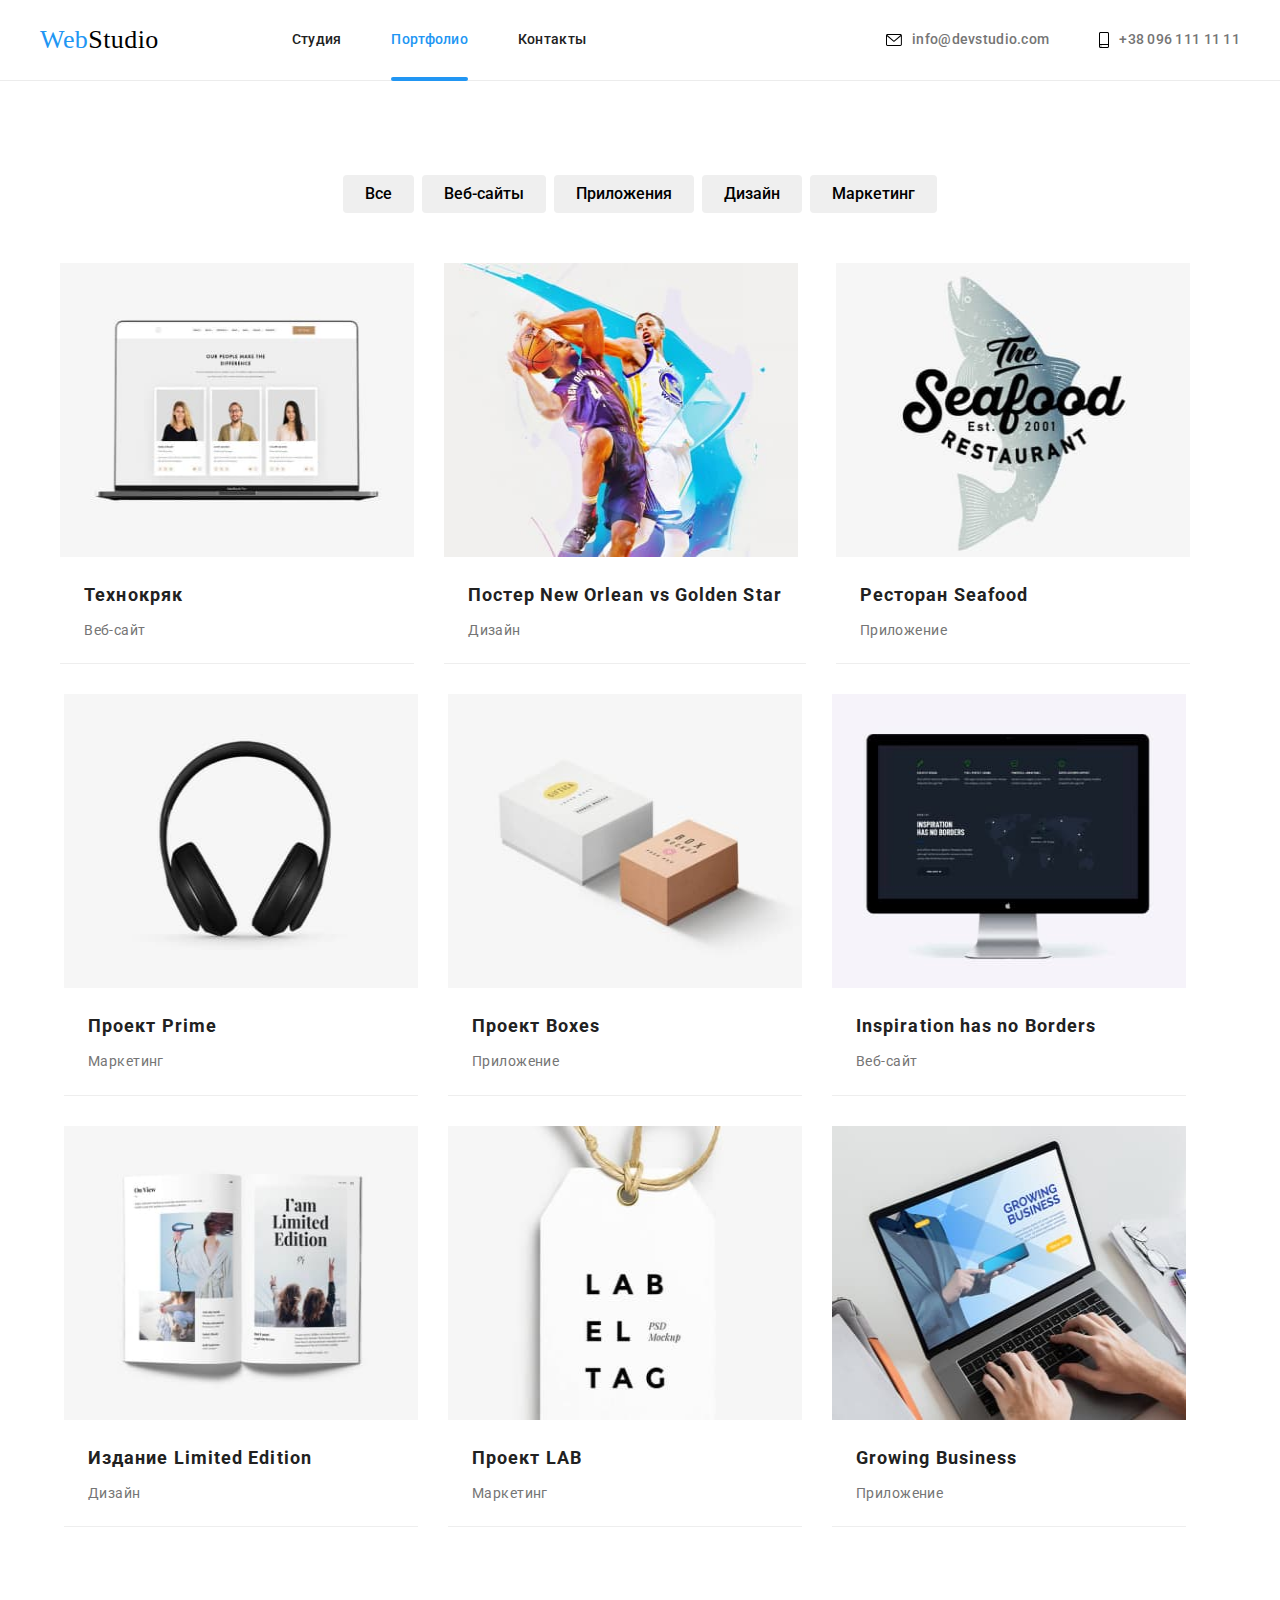
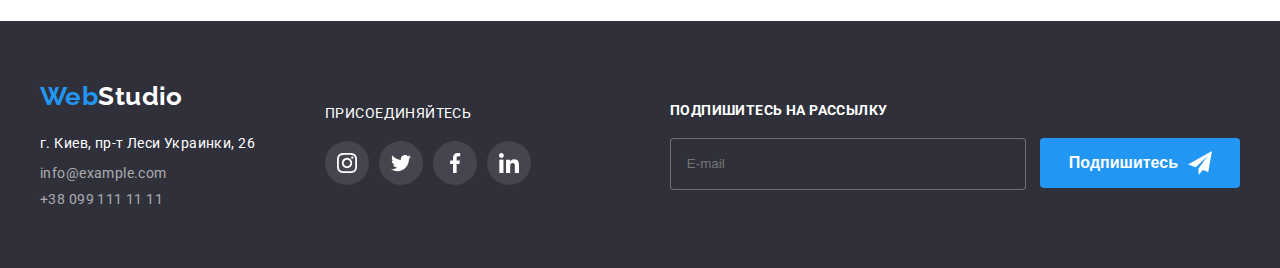
==== portfolio.html @ e1ff8141 "65416" ====
<!DOCTYPE html>
<html lang="ru">
<head>
    <meta charset="UTF-8">
    <meta http-equiv="X-UA-Compatible" content="IE=edge">
    <meta name="viewport" content="width=device-width, initial-scale=1.0">
    <title>WebStudio</title>
    <link rel="preconnect" href="https://fonts.googleapis.com">
    <link rel="preconnect" href="https://fonts.gstatic.com" crossorigin>
    <link rel="stylesheet" href="node_modules/modern-normalize/modern-normalize.css">
    <link href="https://fonts.googleapis.com/css2?family=Roboto:wght@400;500;700;900&display=swap" rel="stylesheet">
    <link href="https://fonts.googleapis.com/css2?family=Raleway:wght@700&family=Roboto:wght@400;700;900&display=swap"
        rel="stylesheet">
    <link rel="stylesheet" href="./css/main.min.css" />
</head> 
<body>
<header class="header">
    <div class="container main-nav">
        <nav class="main-nav-list">
            <a href="./index.html" class="link-logo"><span class="logo">Web</span>Studio</a>
            <ul class="site-nav">
                <li class="site-nav__item"><a href="./index.html" class="header-navigation-link">Студия</a></li>
                <li class="site-nav__item"><a href="./portfolio.html" class="header-link-now">Портфолио</a></li>
                <li class="site-nav__item"><a href="/" class="header-navigation-link">Контакты</a></li>
            </ul>
        </nav>
        <ul class="auth-nav">
            <li class="item">
                <a href="mailto:info@devstudio.com" class="header-contacts">
                    <svg class="mail" width="16px" height="12px">
                        <use href="./images/icons.svg#icon-mail"></use>
                    </svg>
                    info@devstudio.com</a>
            </li>
            <li class="item">
                <a href="tel:tel:+380961111111" class="header-contacts">
                    <svg class="phone" width="10px" height="16px">
                        <use href="./images/icons.svg#icon-smartphone"></use>
                    </svg>
                    +38 096 111 11 11</a>
            </li>
        </ul>
    </div>
</header>
<main>
    <section class="section">
    <h1 class="visually-hiden">portfolio</h1>
    <div class="container filter-section">
        <ul class="filter">
            <li class="filter__item">
                <button type="button" class="filter__button">Все</button>
            </li>
            <li class="filter__item">
                <button type="button" class="filter__button">Веб-сайты</button>
            </li>
            <li class="filter__item">
                <button type="button" class="filter__button">Приложения</button>
            </li>
            <li class="filter__item">
                <button type="button" class="filter__button">Дизайн</button>
            </li>
            <li class="filter__item">
                <button type="button" class="filter__button">Маркетинг</button>
            </li>
        </ul>
        <ul class="projects">
            <li class="projects__item">
                <a href="#" class="market">
                    <div class="card">
                        <img class="market__image" lang="en" src="./images/notebook.jpg" alt="notebook" width="370">
                            <div class="card__overlay">
                                <p class="card__title">Ресурс предлагает комплексные предложения с разным уровнем функционала и сервисов. Все это
                                    позволит посетителю получить исчерпывающие сведения о компании или частном лице.
                                </p>
                            </div>
                    </div>
                    <div class="market__list">
                        <h2 class="market__title">Технокряк</h2>
                        <p class="market__description">Веб-сайт</p>
                    </div>
                </a>
            </li>
            <li class="projects__item">
                <a href="#" class="market">
                    <div class="card">
                        <img class="market__image" lang="en" src="./images/basketball.jpg" alt="basketball" width="370">
                            <div class="card__overlay">
                                <p class="card__title">Ресурс предлагает комплексные предложения с разным уровнем функционала и сервисов. Все
                                    это
                                    позволит посетителю получить исчерпывающие сведения о компании или частном лице.
                                </p>
                            </div>
                    </div>
                    <div class="market__list">
                        <h2 class="market__title">Постер New Orlean vs Golden Star</h2>
                        <p class="market__description">Дизайн</p>
                    </div>
                </a>
            </li>
            <li class="projects__item">
                <a href="#" class="market">
                    <div class="card">
                        <img class="market__image" lang="en" src="./images/fish.jpg" alt="restaurant" width="370">
                        <div class="card__overlay">
                            <p class="card__title">Ресурс предлагает комплексные предложения с разным уровнем функционала и сервисов. Все
                                это
                                позволит посетителю получить исчерпывающие сведения о компании или частном лице.
                            </p>
                        </div>
                    </div>
                    <div class="market__list">
                        <h2 class="market__title">Ресторан Seafood</h2>
                        <p class="market__description">Приложение</p>
                    </div>
                </a>
            </li>
            <li class="projects__item">
                <a href="#" class="market">
                    <div class="card">
                        <img class="market__image" lang="en" src="./images/headphones.jpg" alt="headphones" width="370">
                        <div class="card__overlay">
                            <p class="card__title">Ресурс предлагает комплексные предложения с разным уровнем функционала и сервисов. Все
                                это
                                позволит посетителю получить исчерпывающие сведения о компании или частном лице.
                            </p>
                        </div>
                    </div>
                    <div class="market__list">
                        <h2 class="market__title">Проект Prime</h2>
                        <p class="market__description">Маркетинг</p>
                    </div>
                </a>
            </li>
            <li class="projects__item">
                <a href="#" class="market">
                    <div class="card">
                        <img class="market__image" lang="en" src="./images/boxes.jpg" alt="boxes" width="370">
                        <div class="card__overlay">
                            <p class="card__title">Ресурс предлагает комплексные предложения с разным уровнем функционала и сервисов. Все
                                это
                                позволит посетителю получить исчерпывающие сведения о компании или частном лице.
                            </p>
                        </div>
                    </div>
                    <div class="market__list">
                        <h2 class="market__title">Проект Boxes</h2>
                        <p class="market__description">Приложение</p>
                    </div>
                </a>
            </li>
            <li class="projects__item">
                <a href="#" class="market">
                    <div class="card">
                        <img class="market__image" lang="en" src="./images/monitor.jpg" alt="monitor" width="370">
                        <div class="card__overlay">
                            <p class="card__title">Ресурс предлагает комплексные предложения с разным уровнем функционала и сервисов. Все
                                это
                                позволит посетителю получить исчерпывающие сведения о компании или частном лице.
                            </p>
                        </div>
                    </div>
                    <div class="market__list">
                        <h2 class="market__title">Inspiration has no Borders</h2>
                        <p class="market__description">Веб-сайт</p>
                    </div>
                </a>
            </li>
            <li class="projects__item">
                <a href="#" class="market">
                    <div class="card">
                        <img class="market__image" lang="en" src="./images/book.jpg" alt="book" width="370">
                        <div class="card__overlay">
                            <p class="card__title">Ресурс предлагает комплексные предложения с разным уровнем функционала и сервисов. Все
                                это
                                позволит посетителю получить исчерпывающие сведения о компании или частном лице.
                            </p>
                        </div>
                    </div>
                    <div class="market__list">
                        <h2 class="market__title">Издание Limited Edition</h2>
                        <p class="market__description">Дизайн</p>
                    </div>
                </a>
            </li>
            <li class="projects__item">
                <a href="#" class="market">
                    <div class="card">
                        <img class="market__image" lang="en" src="./images/labeltag.jpg" alt="labeltag" width="370">
                        <div class="card__overlay">
                            <p class="card__title">Ресурс предлагает комплексные предложения с разным уровнем функционала и сервисов. Все
                                это
                                позволит посетителю получить исчерпывающие сведения о компании или частном лице.
                            </p>
                        </div>
                    </div>
                    <div class="market__list">
                        <h2 class="market__title">Проект LAB</h2>
                        <p class="market__description">Маркетинг</p>
                    </div>
                </a>
            </li>
            <li class="projects__item">
                <a href="#" class="market">
                    <div class="card">
                        <img class="market__image" lang="en" src="./images/growing_business.jpg" alt="notebook_whith_presentation" width="370">
                        <div class="card__overlay">
                            <p class="card__title">Ресурс предлагает комплексные предложения с разным уровнем функционала и сервисов. Все
                                это
                                позволит посетителю получить исчерпывающие сведения о компании или частном лице.
                            </p>
                        </div>
                    </div>
                    <div class="market__list">
                        <h2 class="market__title">Growing Business</h2>
                        <p class="market__description">Приложение</p>
                    </div>
                </a>
            </li>
        </ul>
    </div>
    </section>
</main>
<footer class="footer">
    <div class="container mobile">
        <div class="foot">
            <a href="/" class="footer-link-logo"><span class="logo">Web</span>Studio</a>
            <address class="footer-address">
                <ul class="footer-address-list">
                    <li class="item"><span class="footer-city">г. Киев, пр-т Леси Украинки, 26</span></li>
                    <li class="item"><a href="mailto:info@example.com" class="footer-contacts">info@example.com</a></li>
                    <li class="item"><a href="tel:+380991111111" class="footer-contacts">+38 099 111 11 11</a></li>
                </ul>
            </address>
        </div>
        <div class="join">
            <p class="join-title">присоединяйтесь</p>
            <ul class="foot-soc-list">
                <li class="item">
                    <a href="./" class="foot-soc">
                        <svg class="soc-img" width="20" height="20">
                            <use href="./images/icons.svg#icon-instagram"></use>
                        </svg>
                    </a>
                </li>
                <li class="item">
                    <a href="./" class="foot-soc">
                        <svg class="soc-img" width="20" height="20">
                            <use href="./images/icons.svg#icon-twitter"></use>
                        </svg>
                    </a>
                </li>
                <li class="item">
                    <a href="./" class="foot-soc">
                        <svg class="soc-img" width="20" height="20">
                            <use href="./images/icons.svg#icon-facebook"></use>
                        </svg>
                    </a>
                </li>
                <li class="item">
                    <a href="./" class="foot-soc">
                        <svg class="soc-img" width="20" height="20">
                            <use href="./images/icons.svg#icon-linkedin"></use>
                        </svg>
                    </a>
                </li>
            </ul>
        </div>
        <div class="mailing">
            <h2 class="footer-form-title">Подпишитесь на рассылку</h2>
            <form class="footer-form">
                <div class="footer-form-field">
                    <input type="email" name="footer-email" id="footer-email" class="footer-email" placeholder="E-mail">
                </div>
                <button type="submit" class="footer-button"> Подпишитесь
                    <svg width="24" height="24" class="footer-button-img">
                        <use href="./images/icons.svg#icon-send"></use>
                    </svg>
                </button>
            </form>
        </div>
    </div>
</footer>
</body>
    </html>
---- css/main.min.css ----
body{margin:0;font-family:'Roboto', Raleway, sans-serif;background-color:#fff;letter-spacing:0.03em;font-size:14px;color:#212121}.container{padding-left:15px;padding-right:15px;margin-left:auto;margin-right:auto}@media screen and (min-width: 480px){.container{width:480px}}@media screen and (min-width: 768px){.container{width:768px}}@media screen and (min-width: 1200px){.container{width:1200px}}.visually-hiden{position:absolute;width:1px;height:1px;margin:-1px;border:0;padding:0;white-space:nowrap;-webkit-clip-path:inset(100%);clip-path:inset(100%);clip:rect(0 0 0 0);overflow:hidden}.site-nav__item,.studio__list,.soc-list{padding:0;margin:0;list-style-type:none}.header{border-bottom:1px solid #ececec}.main-nav{display:-webkit-box;display:-ms-flexbox;display:flex}@media screen and (min-width: 768px){.main-nav-list{display:-webkit-box;display:-ms-flexbox;display:flex;-webkit-box-align:center;-ms-flex-align:center;align-items:center}}.header-list-contacts{color:#000}@media screen and (min-width: 768px){.site-nav{display:-webkit-box;display:-ms-flexbox;display:flex;margin:0}}@media screen and (max-width: 767px){.site-nav{display:none}}@media screen and (min-width: 768px){.site-nav__item:first-child{margin-left:88px}}@media screen and (min-width: 1200px){.site-nav__item:first-child{margin-left:93px}}.site-nav__item:not(:last-child){margin-right:50px}.header-link-now{position:relative;text-decoration:none;color:#2196f3;line-height:1.14;font-weight:500;letter-spacing:0.02em}@media screen and (min-width: 768px){.header-link-now{display:block;padding:32px 0 32px 0}}.header-link-now:active,.header-link-now:visited{text-decoration:none}@media screen and (min-width: 768px){.header-link-now::after{content:'';position:absolute;display:block;bottom:-1px;width:100%;height:4px;border-radius:2px;background-color:#2196f3}}.header-navigation-link{color:#212121;line-height:1.14;font-weight:500;text-decoration:none;letter-spacing:0.02em;-webkit-transition:color 250ms cubic-bezier(0.4, 0, 0.2, 1);transition:color 250ms cubic-bezier(0.4, 0, 0.2, 1)}@media screen and (min-width: 768px){.header-navigation-link{display:block;padding:32px 0}}.header-navigation-link:active,.header-navigation-link:visited{text-decoration:none}.header-navigation-link:hover,.header-navigation-link:focus{color:#2196f3}.auth-nav{display:-webkit-box;display:-ms-flexbox;display:flex;-webkit-box-align:center;-ms-flex-align:center;align-items:center;-webkit-box-pack:center;-ms-flex-pack:center;justify-content:center;margin:0;padding-left:0;margin-left:auto;list-style-type:none}@media screen and (max-width: 767px){.auth-nav{display:none}}@media screen and (max-width: 1199px){.auth-nav{-webkit-box-orient:vertical;-webkit-box-direction:normal;-ms-flex-direction:column;flex-direction:column;-webkit-box-align:start;-ms-flex-align:start;align-items:flex-start}}@media screen and (min-width: 1200px){.auth-nav .item:not(:first-child){margin-left:50px}}@media screen and (max-width: 1199px){.auth-nav .item:not(:last-child){margin-bottom:10px}}.header-contacts{display:-webkit-box;display:-ms-flexbox;display:flex;-webkit-box-align:center;-ms-flex-align:center;align-items:center;-webkit-box-pack:center;-ms-flex-pack:center;justify-content:center;line-height:1.14;font-weight:500;font-style:normal;letter-spacing:0.02em;color:#757575;text-decoration:none;-webkit-transition:color 250ms cubic-bezier(0.4, 0, 0.2, 1),fill 250ms cubic-bezier(0.4, 0, 0.2, 1);transition:color 250ms cubic-bezier(0.4, 0, 0.2, 1),fill 250ms cubic-bezier(0.4, 0, 0.2, 1)}.header-contacts:active,.header-contacts:visited{text-decoration:none}.header-contacts:hover{color:#2196f3;fill:currentColor}@media screen and (min-width: 1200px){.header-contacts{padding:32px 0}}.mail,.phone{margin-right:10px}.logo{color:#2196f3}.link-logo{font-family:'Relewaay';font-size:26px;line-height:1.19;font-weight:400;color:#000;text-decoration:none}.link-logo:hover,.link-logo:active{text-decoration:none}@media screen and (min-width: 480px){.link-logo{display:block}}.hero{background-image:-webkit-gradient(linear, left top, right top, from(rgba(47,48,58,0.4)), to(rgba(47,48,58,0.4))),url(../images/hero-bg.jpg);background-image:linear-gradient(to right, rgba(47,48,58,0.4), rgba(47,48,58,0.4)),url(../images/hero-bg.jpg);background-repeat:no-repeat;background-size:cover;background-color:#2F303A;text-align:center;margin:0 auto}@media screen and (max-width: 1199px){.hero{padding-top:118px;padding-bottom:118px}}@media screen and (min-width: 1200px){.hero{padding-top:200px;padding-bottom:200px;max-width:1600px}}.hero-title{text-align:center;margin:0 auto;text-transform:uppercase;font-weight:900;color:#fff;letter-spacing:0.06em}@media screen and (max-width: 1199px){.hero-title{max-width:360px;font-size:26px;line-height:1.61;margin-bottom:30px}}@media screen and (min-width: 1200px){.hero-title{max-width:696px;font-size:44px;line-height:1.36;margin-bottom:40px}}.hero-button{text-align:center;border:0;border-radius:4px;background-color:#2196f3;color:#fff;padding:10px 32px;font-family:'Roboto';font-size:16px;line-height:1.9;font-weight:700;letter-spacing:0.06em;cursor:pointer}@media screen and (max-width: 1199px){.info{padding-top:60px;padding-bottom:60px}}@media screen and (min-width: 1200px){.info{padding-top:94px;padding-bottom:94px}}.info__list{display:-webkit-box;display:-ms-flexbox;display:flex;list-style-type:none;padding-left:0;margin:0}@media screen and (max-width: 767px){.info__list{-webkit-box-orient:vertical;-webkit-box-direction:normal;-ms-flex-direction:column;flex-direction:column}}@media screen and (min-width: 768px){.info__list{-ms-flex-wrap:wrap;flex-wrap:wrap}}@media screen and (max-width: 767px){.info__item:not(:last-child){margin-bottom:30px}}@media screen and (min-width: 768px) and (max-width: 1199px){.info__item:nth-child(2n+1){margin-right:30px}}@media screen and (min-width: 768px){.info__item{max-width:354px}}@media screen and (min-width: 1200px){.info__item{max-width:270px}}@media screen and (min-width: 1200px){.info__item:not(:first-child){margin-left:30px}}.info-picture{height:120px;display:-webkit-box;display:-ms-flexbox;display:flex;-webkit-box-align:center;-ms-flex-align:center;align-items:center;-webkit-box-pack:center;-ms-flex-pack:center;justify-content:center;background-color:#f5f4fa;border-radius:4px}@media screen and (min-width: 480px){.info-picture{width:450px}}@media screen and (min-width: 768px){.info-picture{width:354px}}@media screen and (min-width: 1200px){.info-picture{width:270px}}.info__point{text-transform:uppercase;font-size:14px;font-weight:700;line-height:1.14;margin:30px 0 10px 0}@media screen and (max-width: 767px){.info__point{text-align:center}}.info__description{margin:0;line-height:1.71;color:#757575}.studio{padding-top:94px;padding-bottom:94px}@media screen and (max-width: 1199px){.studio{display:none}}.studio__title{margin:0;text-align:center;margin-bottom:50px;font-size:36px;line-height:1.16;font-weight:700}.studio__list{margin:0;display:-webkit-box;display:-ms-flexbox;display:flex;padding-left:0;-webkit-box-pack:justify;-ms-flex-pack:justify;justify-content:space-between}.job-card{position:relative}.job-card__image{display:block;width:100%;height:auto}.job-card__title{font-weight:700;font-size:14px;padding-top:27px;margin:0;padding-top:0;color:#fff;text-transform:uppercase}.job-card__overlay{position:absolute;display:-webkit-box;display:-ms-flexbox;display:flex;-webkit-box-pack:center;-ms-flex-pack:center;justify-content:center;-webkit-box-align:center;-ms-flex-align:center;align-items:center;width:100%;height:70px;bottom:0;left:0;background-color:rgba(48,48,58,0.8)}.team{background-color:#f5f4fa}@media screen and (max-width: 1199px){.team{padding-top:60px;padding-bottom:60px}}@media screen and (min-width: 1200px){.team{padding-top:94px;padding-bottom:94px}}.team__title{text-align:center;margin:0;font-weight:700}@media screen and (max-width: 1199px){.team__title{font-size:28px;line-height:1.14;margin-bottom:30px}}@media screen and (min-width: 1200px){.team__title{font-size:32px;line-height:1.16;margin-bottom:50px}}.team__list{margin:0;padding-left:0;list-style-type:none;display:-webkit-box;display:-ms-flexbox;display:flex}@media screen and (max-width: 479px){.team__list{width:auto}}@media screen and (max-width: 767px){.team__list{-webkit-box-orient:vertical;-webkit-box-direction:normal;-ms-flex-direction:column;flex-direction:column}}@media screen and (min-width: 768px) and (max-width: 1199px){.team__list{-ms-flex-wrap:wrap;flex-wrap:wrap}}.team__item{background-color:#fff;-webkit-box-shadow:0px 1px 3px rgba(0,0,0,0.12),0px 1px 1px rgba(0,0,0,0.14),0px 2px 1px rgba(0,0,0,0.2);box-shadow:0px 1px 3px rgba(0,0,0,0.12),0px 1px 1px rgba(0,0,0,0.14),0px 2px 1px rgba(0,0,0,0.2);border-radius:0px 0px 4px 4px}@media screen and (min-width: 480px) and (max-width: 767px){.team__item:not(:last-child){margin-bottom:30px}}@media screen and (min-width: 768px) and (max-width: 1199px){.team__item:nth-child(2n+1){margin-right:30px}}@media screen and (min-width: 768px) and (max-width: 1199px){.team__item:nth-child(-n+2){margin-bottom:30px}}@media screen and (min-width: 1200px){.team__item:not(:first-child){margin-left:30px}}.team__image{display:block;height:auto}@media screen and (max-width: 767px){.team__image{width:100%}}@media screen and (min-width: 768px){.team__image{width:354px}}@media screen and (min-width: 1200px){.team__image{width:270px}}.team__name{margin:0;padding-top:30px;padding-bottom:10px;text-align:center;font-weight:500;font-size:16px;line-height:1.19}.team__position{margin:0;padding-bottom:30px;text-align:center;font-size:16px;line-height:1.9;color:#757575}.soc-list{-webkit-box-shadow:0;box-shadow:0;display:-webkit-box;display:-ms-flexbox;display:flex;-webkit-box-align:center;-ms-flex-align:center;align-items:center;-webkit-box-pack:center;-ms-flex-pack:center;justify-content:center;margin-bottom:30px}.soc-list__item:not(:first-child){margin-left:10px}.soc-list__link{height:44px;width:44px;background-color:#fff;border-radius:50%;display:-webkit-box;display:-ms-flexbox;display:flex;-webkit-box-align:center;-ms-flex-align:center;align-items:center;-webkit-box-pack:center;-ms-flex-pack:center;justify-content:center;fill:#afb1b8;-webkit-transition:background-color 250ms cubic-bezier(0.4, 0, 0.2, 1),fill 250ms cubic-bezier(0.4, 0, 0.2, 1);transition:background-color 250ms cubic-bezier(0.4, 0, 0.2, 1),fill 250ms cubic-bezier(0.4, 0, 0.2, 1)}.soc-list__link:hover{fill:#fff;background-color:#2196f3}@media screen and (max-width: 1199px){.clients{padding-top:60px;padding-bottom:60px}}@media screen and (min-width: 1200px){.clients{padding-top:94px;padding-bottom:94px}}.clients__title{margin:0;font-weight:700;letter-spacing:0.06em;text-align:center}@media screen and (max-width: 1199px){.clients__title{font-size:28px;line-height:1.14;margin-bottom:30px}}@media screen and (min-width: 1200px){.clients__title{font-size:36px;line-height:1.16;margin-bottom:50px}}.clients-list{display:-webkit-box;display:-ms-flexbox;display:flex;list-style-type:none;margin:0;padding-left:0}@media screen and (max-width: 767px){.clients-list{-ms-flex-wrap:wrap;flex-wrap:wrap;-webkit-box-pack:center;-ms-flex-pack:center;justify-content:center}}@media screen and (max-width: 1199px){.clients-list{-ms-flex-wrap:wrap;flex-wrap:wrap}}.clients-list__item{background-color:#fff}@media screen and (max-width: 767px){.clients-list__item{width:calc((100% - 2 * 30px) /2);margin-left:15px;margin-right:15px}}@media screen and (max-width: 767px){.clients-list__item:nth-child(-n+4){margin-bottom:30px}}@media screen and (min-width: 768px) and (max-width: 1199px){.clients-list__item:nth-child(-n+3){margin-bottom:30px}}@media screen and (min-width: 768px) and (max-width: 1199px){.clients-list__item{width:calc((100% - 3 * 30px) / 3);margin-left:15px;margin-right:15px}}@media screen and (min-width: 1200px){.clients-list__item:not(:first-child){margin-left:30px}}.clients-list__link{display:-webkit-box;display:-ms-flexbox;display:flex;-webkit-box-align:center;-ms-flex-align:center;align-items:center;-webkit-box-pack:center;-ms-flex-pack:center;justify-content:center;border:1px solid #afb1b8;border-radius:4px;-webkit-transition:border-color 250ms cubic-bezier(0.4, 0, 0.2, 1);transition:border-color 250ms cubic-bezier(0.4, 0, 0.2, 1);height:92px}.clients-list__link:hover{border-color:#2196f3}.clients-list__link:hover .clients-list__logo{fill:#2196f3}@media screen and (min-width: 1200px){.clients-list__link{width:170px}}.clients-list__logo{fill:#afb1b8;-webkit-transition:fill 250ms cubic-bezier(0.4, 0, 0.2, 1);transition:fill 250ms cubic-bezier(0.4, 0, 0.2, 1)}.footer{padding-top:60px;padding-bottom:60px;background-color:#2F303A}.footer .container{display:-webkit-box;display:-ms-flexbox;display:flex}@media screen and (max-width: 767px){.footer .container{-webkit-box-orient:vertical;-webkit-box-direction:normal;-ms-flex-direction:column;flex-direction:column}}@media screen and (min-width: 768px){.footer .container{-ms-flex-wrap:wrap;flex-wrap:wrap}}@media screen and (min-width: 1200px){.footer .container{-webkit-box-pack:center;-ms-flex-pack:center;justify-content:center;-webkit-box-align:center;-ms-flex-align:center;align-items:center}}.footer-address-list{margin:0;padding:0;list-style:none}@media screen and (max-width: 1199px){.footer-address-list{display:-webkit-box;display:-ms-flexbox;display:flex;-webkit-box-orient:vertical;-webkit-box-direction:normal;-ms-flex-direction:column;flex-direction:column;-webkit-box-align:center;-ms-flex-align:center;align-items:center}}@media screen and (max-width: 1199px){.footer-address-list .item:not(:last-child){margin-bottom:8px}}@media screen and (min-width: 1200px){.footer-address-list .item:not(:last-child){margin-bottom:9px}}.footer-contacts{line-height:1.14;font-style:normal;color:rgba(255,255,255,0.6);text-decoration:none;-webkit-transition:color 250ms cubic-bezier(0.4, 0, 0.2, 1);transition:color 250ms cubic-bezier(0.4, 0, 0.2, 1)}.footer-contacts:visited,.footer-contacts:active{text-decoration:none}.footer-contacts:hover{color:#2196f3}.footer-city{line-height:1.71;font-style:normal;color:#fff}@media screen and (max-width: 767px){.join{margin-bottom:60px}}@media screen and (min-width: 768px) and (max-width: 1199px){.join{margin-left:auto}}@media screen and (min-width: 1200px){.join{margin-left:70px}}.join-title{text-transform:uppercase;margin-bottom:20px;color:#fff;margin-top:0}@media screen and (max-width: 767px){.join-title{text-align:center}}@media screen and (max-width: 767px){.foot{margin-bottom:60px}}@media screen and (max-width: 1199px){.foot{display:-webkit-box;display:-ms-flexbox;display:flex;-webkit-box-orient:vertical;-webkit-box-direction:normal;-ms-flex-direction:column;flex-direction:column;-webkit-box-align:center;-ms-flex-align:center;align-items:center}}.foot-soc{width:44px;height:44px;background-color:rgba(255,255,255,0.1);border-radius:50%;display:-webkit-box;display:-ms-flexbox;display:flex;-webkit-box-align:center;-ms-flex-align:center;align-items:center;-webkit-box-pack:center;-ms-flex-pack:center;justify-content:center;fill:#fff;-webkit-transition:background-color 250ms cubic-bezier(0.4, 0, 0.2, 1);transition:background-color 250ms cubic-bezier(0.4, 0, 0.2, 1)}.foot-soc:hover{background-color:#2196f3}.foot-soc-list{display:-webkit-box;display:-ms-flexbox;display:flex;-webkit-box-align:center;-ms-flex-align:center;align-items:center;-webkit-box-pack:center;-ms-flex-pack:center;justify-content:center;list-style-type:none;margin:0;padding-left:0}.foot-soc-list .item+.item{margin-left:10px}@media screen and (max-width: 767px){.mailing{text-align:center}}@media screen and (min-width: 768px) and (max-width: 1199px){.mailing{margin-left:166px;margin-top:60px}}@media screen and (min-width: 1200px){.mailing{margin-left:auto}}.footer-form-title{font-size:14px;font-weight:700;margin:0 0 20px 0;color:#fff;text-transform:uppercase}.footer-form{display:-webkit-box;display:-ms-flexbox;display:flex}@media screen and (max-width: 767px){.footer-form{-webkit-box-orient:vertical;-webkit-box-direction:normal;-ms-flex-direction:column;flex-direction:column;-webkit-box-align:center;-ms-flex-align:center;align-items:center}}@media screen and (min-width: 768px) and (max-width: 1199px){.footer-form{-webkit-box-orient:vertical;-webkit-box-direction:normal;-ms-flex-direction:column;flex-direction:column;-webkit-box-align:center;-ms-flex-align:center;align-items:center}}@media screen and (min-width: 1200px){.footer-form{-webkit-box-pack:center;-ms-flex-pack:center;justify-content:center;-webkit-box-align:center;-ms-flex-align:center;align-items:center}}.footer-form-field{height:50px}@media screen and (max-width: 479px){.footer-form-field{width:100%;margin-bottom:20px}}@media screen and (min-width: 480px) and (max-width: 1199px){.footer-form-field{width:465px;margin-bottom:20px}}@media screen and (min-width: 1200px){.footer-form-field{width:358px}}.footer-email{outline:none;border:1px solid rgba(255,255,255,0.3);background-color:#2F303A;border-radius:4px;width:90%;height:100%;line-height:1.25;color:#fff;padding-left:16px;padding-right:16px;padding-top:0;padding-bottom:0}.footer-button{display:-webkit-box;display:-ms-flexbox;display:flex;-webkit-box-pack:center;-ms-flex-pack:center;justify-content:center;-webkit-box-align:center;-ms-flex-align:center;align-items:center;padding:0;border:0;background-color:#2196f3;border-radius:4px;color:#fff;line-height:1.875;font-weight:700;font-size:16px;padding:10px 28px 10px 29px}@media screen and (min-width: 1200px){.footer-button{margin-left:12px}}.footer-button-img{margin-left:10px}.footer-link-logo{display:block;margin-bottom:20px;font-family:'Raleway';font-weight:700;color:#fff;text-decoration:none}@media screen and (max-width: 1199px){.footer-link-logo{font-size:24px;line-height:1.375}}@media screen and (min-width: 1200px){.footer-link-logo{font-size:26px;line-height:1.19}}.footer-link-logo:hover,.footer-link-logo:active{text-decoration:none}@media screen and (max-width: 1199px){.filter-section{padding-top:60px;padding-bottom:60px}}@media screen and (min-width: 1200px){.filter-section{padding-top:94px;padding-bottom:94px}}.filter{display:-webkit-box;display:-ms-flexbox;display:flex;margin:0;padding-left:0;list-style-type:none}@media screen and (max-width: 767px){.filter{-ms-flex-wrap:wrap;flex-wrap:wrap;margin-bottom:30px}}@media screen and (min-width: 768px) and (max-width: 1199px){.filter{-webkit-box-pack:center;-ms-flex-pack:center;justify-content:center;margin-bottom:40px}}@media screen and (min-width: 1200px){.filter{-webkit-box-pack:center;-ms-flex-pack:center;justify-content:center;margin-bottom:50px}}@media screen and (min-width: 480px) and (max-width: 767px){.filter__item:nth-child(3){margin-right:50px}}@media screen and (max-width: 767px){.filter__item:nth-child(n+3){margin-bottom:15px}}.filter__item:not(:first-child){margin-left:8px}.filter__button{padding:6px 22px;cursor:pointer;font-family:'Roboto';font-size:16px;font-weight:500;line-height:1.6;border-radius:4px;border:0;-webkit-transition:background-color 250ms cubic-bezier(0.4, 0, 0.2, 1),color 250ms cubic-bezier(0.4, 0, 0.2, 1),-webkit-box-shadow 250ms cubic-bezier(0.4, 0, 0.2, 1);transition:background-color 250ms cubic-bezier(0.4, 0, 0.2, 1),color 250ms cubic-bezier(0.4, 0, 0.2, 1),-webkit-box-shadow 250ms cubic-bezier(0.4, 0, 0.2, 1);transition:box-shadow 250ms cubic-bezier(0.4, 0, 0.2, 1),background-color 250ms cubic-bezier(0.4, 0, 0.2, 1),color 250ms cubic-bezier(0.4, 0, 0.2, 1);transition:box-shadow 250ms cubic-bezier(0.4, 0, 0.2, 1),background-color 250ms cubic-bezier(0.4, 0, 0.2, 1),color 250ms cubic-bezier(0.4, 0, 0.2, 1),-webkit-box-shadow 250ms cubic-bezier(0.4, 0, 0.2, 1)}.filter__button:hover,.filter__button:focus{background-color:#2196f3;color:#fff;-webkit-box-shadow:0px 3px 1px rgba(0,0,0,0.1),0px 1px 2px rgba(0,0,0,0.08),0px 2px 2px rgba(0,0,0,0.12);box-shadow:0px 3px 1px rgba(0,0,0,0.1),0px 1px 2px rgba(0,0,0,0.08),0px 2px 2px rgba(0,0,0,0.12)}.projects{display:-webkit-box;display:-ms-flexbox;display:flex;margin:0;padding-left:0}@media screen and (max-width: 767px){.projects{-webkit-box-orient:vertical;-webkit-box-direction:normal;-ms-flex-direction:column;flex-direction:column}}@media screen and (min-width: 768px){.projects{-webkit-box-align:center;-ms-flex-align:center;align-items:center;-webkit-box-pack:center;-ms-flex-pack:center;justify-content:center;-ms-flex-wrap:wrap;flex-wrap:wrap}}.projects__item{list-style-type:none;border-bottom:1px solid #eeeeee}@media screen and (max-width: 1199px){.projects__item:not(:last-child){margin-bottom:30px}}@media screen and (min-width: 768px) and (max-width: 1199px){.projects__item:nth-child(2n+1){margin-right:30px}}@media screen and (min-width: 1200px){.projects__item{margin-right:30px}}@media screen and (min-width: 1200px){.projects__item:nth-child(-n+6){margin-bottom:30px}}.market{display:block;width:100%;height:100%;color:#212121;text-decoration:none;-webkit-transition:-webkit-box-shadow 250ms cubic-bezier(0.4, 0, 0.2, 1);transition:-webkit-box-shadow 250ms cubic-bezier(0.4, 0, 0.2, 1);transition:box-shadow 250ms cubic-bezier(0.4, 0, 0.2, 1);transition:box-shadow 250ms cubic-bezier(0.4, 0, 0.2, 1), -webkit-box-shadow 250ms cubic-bezier(0.4, 0, 0.2, 1)}.market:active,.market:visited{text-decoration:none}.market:hover{-webkit-box-shadow:0px 1px 1px rgba(0,0,0,0.12),0px 4px 4px rgba(0,0,0,0.06),1px 4px 6px rgba(0,0,0,0.16);box-shadow:0px 1px 1px rgba(0,0,0,0.12),0px 4px 4px rgba(0,0,0,0.06),1px 4px 6px rgba(0,0,0,0.16);-webkit-transform:translateX(0);transform:translateX(0)}.market:hover .card__overlay{-webkit-transform:translate(0);transform:translate(0)}.market__image{display:block;width:100%;height:100%}@media screen and (min-width: 768px){.market__image{width:354px}}.market__list{padding:20px 24px}.market__title{margin:0 0 4px 0;font-size:18px;line-height:2;font-weight:700;letter-spacing:0.06em}@media screen and (min-width: 768px) and (max-width: 1199px){.market__title{max-width:354px}}.market__description{margin:0;color:#757575;font-size:16;line-height:1.9;letter-spacing:0.03em}.card{position:relative;width:100%;height:294px;overflow:hidden}.card__overlay{position:absolute;top:1px;height:294px;background-color:rgba(33,150,243,0.9);-webkit-transform:translatey(100%);transform:translatey(100%);-webkit-transition:-webkit-transform 250ms cubic-bezier(0.4, 0, 0.2, 1);transition:-webkit-transform 250ms cubic-bezier(0.4, 0, 0.2, 1);transition:transform 250ms cubic-bezier(0.4, 0, 0.2, 1);transition:transform 250ms cubic-bezier(0.4, 0, 0.2, 1), -webkit-transform 250ms cubic-bezier(0.4, 0, 0.2, 1)}@media screen and (min-width: 768px) and (max-width: 1199px){.card__overlay{max-width:354px}}@media screen and (min-width: 1200px){.card__overlay{max-width:370px}}.card__title{font-size:18px;line-height:1.55;margin:0;padding:63px 24px;color:#fff}
/*# sourceMappingURL=main.min.css.map */
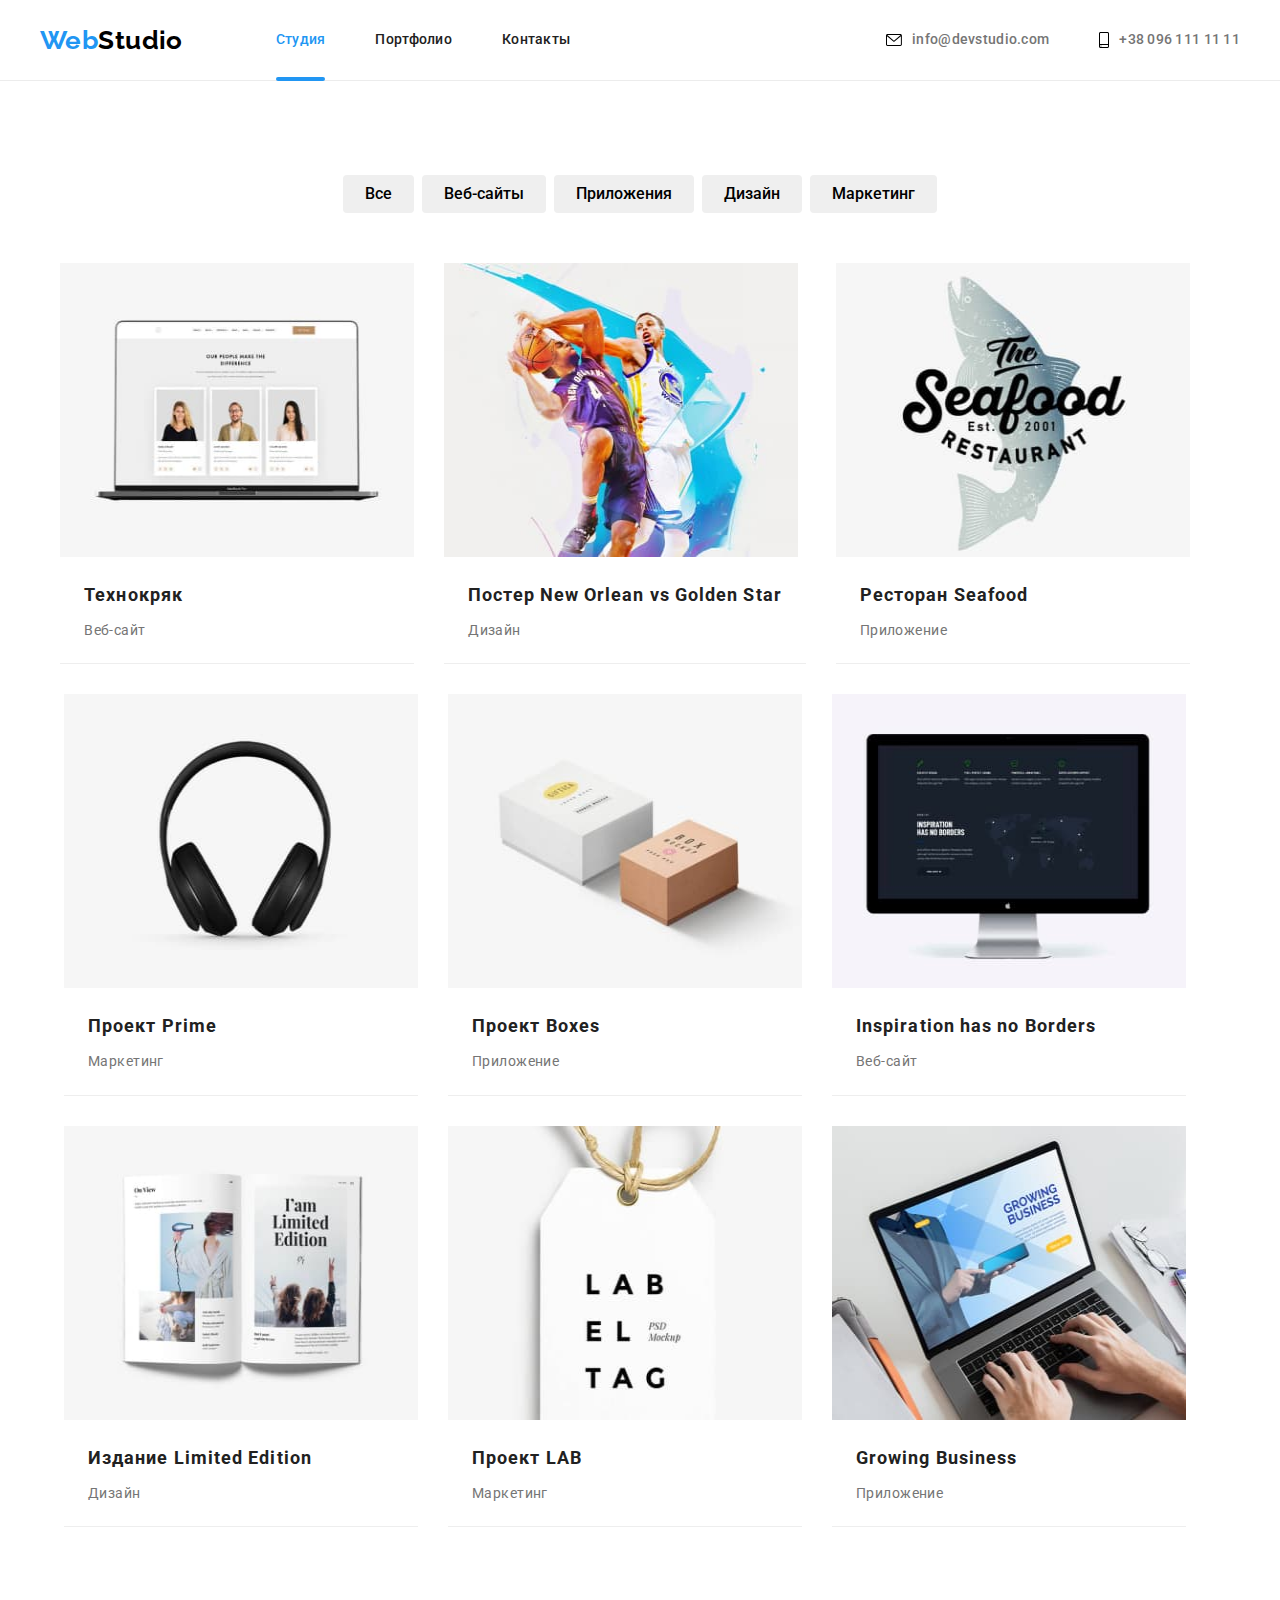
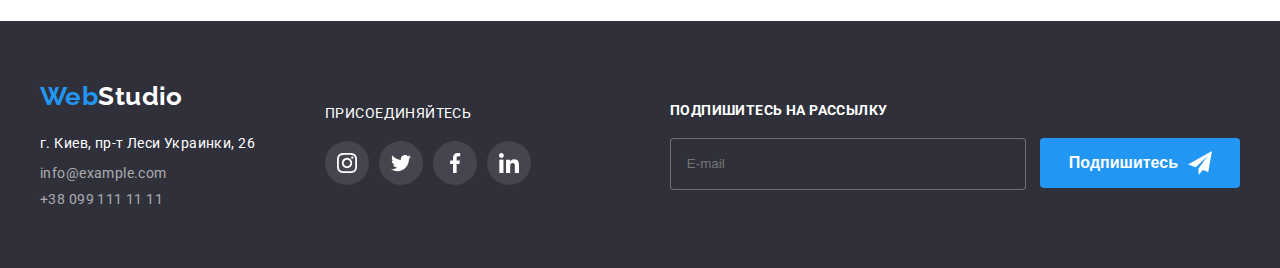
==== commit 73c98b4f: "asdads" ====
--- a/portfolio.html
+++ b/portfolio.html
@@ -7,7 +7,9 @@
     <title>WebStudio</title>
     <link rel="preconnect" href="https://fonts.googleapis.com">
     <link rel="preconnect" href="https://fonts.gstatic.com" crossorigin>
-    <link rel="stylesheet" href="node_modules/modern-normalize/modern-normalize.css">
+    <link rel="stylesheet" href="https://cdnjs.cloudflare.com/ajax/libs/modern-normalize/1.1.0/modern-normalize.min.css"
+        integrity="sha512-wpPYUAdjBVSE4KJnH1VR1HeZfpl1ub8YT/NKx4PuQ5NmX2tKuGu6U/JRp5y+Y8XG2tV+wKQpNHVUX03MfMFn9Q=="
+        crossorigin="anonymous" referrerpolicy="no-referrer" />
     <link href="https://fonts.googleapis.com/css2?family=Roboto:wght@400;500;700;900&display=swap" rel="stylesheet">
     <link href="https://fonts.googleapis.com/css2?family=Raleway:wght@700&family=Roboto:wght@400;700;900&display=swap"
         rel="stylesheet">
@@ -18,11 +20,50 @@
     <div class="container main-nav">
         <nav class="main-nav-list">
             <a href="./index.html" class="link-logo"><span class="logo">Web</span>Studio</a>
-            <ul class="site-nav">
-                <li class="site-nav__item"><a href="./index.html" class="header-navigation-link">Студия</a></li>
-                <li class="site-nav__item"><a href="./portfolio.html" class="header-link-now">Портфолио</a></li>
+            <ul class="site-nav mobile-version">
+                <li class="site-nav__item"><a href="./index.html" class="header-link-now">Студия</a></li>
+                <li class="site-nav__item"><a href="./portfolio.html" class="header-navigation-link">Портфолио</a></li>
                 <li class="site-nav__item"><a href="/" class="header-navigation-link">Контакты</a></li>
             </ul>
+            <button type="button" class="menu-button" data-menu-button>
+                <svg width="40" height="40" aria-label="Переключатель мобильного меню">
+                    <use href="./images/icons.svg#menu" class="icon-menu"></use>
+                    <use href="./images/icons.svg#cross" class="icon-cross"></use>
+                </svg>
+            </button>
+            <div class="menu" data-menu>
+                <ul class="menu-nav">
+                    <li class="menu-nav__item "><a href="./index.html" class="menu-nav__active">Студия</a></li>
+                    <li class="menu-nav__item"><a href="./portfolio.html" class="menu-nav__link">Портфолио</a></li>
+                    <li class="menu-nav__item"><a href="/" class="menu-nav__link">Контакты</a></li>
+                </ul>
+                <ul class="menu-auth">
+                    <li class="menu-auth__item">
+                        <a href="tel:tel:+380961111111" class="menu-auth__link">
+                            +38 096 111 11 11
+                        </a>
+                    </li>
+                    <li class="menu-auth__item">
+                        <a href="mailto:info@devstudio.com" class="menu-auth__link">
+                            info@devstudio.com
+                        </a>
+                    </li>
+                </ul>
+                <ul class="menu-soc">
+                    <li class="menu-soc__item">
+                        <a href="#" class="menu-soc__link">Instagram</a>
+                    </li>
+                    <li class="menu-soc__item">
+                        <a href="#" class="menu-soc__link">Twitter</a>
+                    </li>
+                    <li class="menu-soc__item">
+                        <a href="#" class="menu-soc__link">Facebook</a>
+                    </li>
+                    <li class="menu-soc__item">
+                        <a href="#" class="menu-soc__link">LinkedIn</a>
+                    </li>
+                </ul>
+            </div>
         </nav>
         <ul class="auth-nav">
             <li class="item">
@@ -280,5 +321,6 @@
         </div>
     </div>
 </footer>
+<script src="./js/menu.js"></script>
 </body>
     </html>--- a/css/main.min.css
+++ b/css/main.min.css
@@ -1,2 +1,2 @@
-body{margin:0;font-family:'Roboto', Raleway, sans-serif;background-color:#fff;letter-spacing:0.03em;font-size:14px;color:#212121}.container{padding-left:15px;padding-right:15px;margin-left:auto;margin-right:auto}@media screen and (min-width: 480px){.container{width:480px}}@media screen and (min-width: 768px){.container{width:768px}}@media screen and (min-width: 1200px){.container{width:1200px}}.visually-hiden{position:absolute;width:1px;height:1px;margin:-1px;border:0;padding:0;white-space:nowrap;-webkit-clip-path:inset(100%);clip-path:inset(100%);clip:rect(0 0 0 0);overflow:hidden}.site-nav__item,.studio__list,.soc-list{padding:0;margin:0;list-style-type:none}.header{border-bottom:1px solid #ececec}.main-nav{display:-webkit-box;display:-ms-flexbox;display:flex}@media screen and (min-width: 768px){.main-nav-list{display:-webkit-box;display:-ms-flexbox;display:flex;-webkit-box-align:center;-ms-flex-align:center;align-items:center}}.header-list-contacts{color:#000}@media screen and (min-width: 768px){.site-nav{display:-webkit-box;display:-ms-flexbox;display:flex;margin:0}}@media screen and (max-width: 767px){.site-nav{display:none}}@media screen and (min-width: 768px){.site-nav__item:first-child{margin-left:88px}}@media screen and (min-width: 1200px){.site-nav__item:first-child{margin-left:93px}}.site-nav__item:not(:last-child){margin-right:50px}.header-link-now{position:relative;text-decoration:none;color:#2196f3;line-height:1.14;font-weight:500;letter-spacing:0.02em}@media screen and (min-width: 768px){.header-link-now{display:block;padding:32px 0 32px 0}}.header-link-now:active,.header-link-now:visited{text-decoration:none}@media screen and (min-width: 768px){.header-link-now::after{content:'';position:absolute;display:block;bottom:-1px;width:100%;height:4px;border-radius:2px;background-color:#2196f3}}.header-navigation-link{color:#212121;line-height:1.14;font-weight:500;text-decoration:none;letter-spacing:0.02em;-webkit-transition:color 250ms cubic-bezier(0.4, 0, 0.2, 1);transition:color 250ms cubic-bezier(0.4, 0, 0.2, 1)}@media screen and (min-width: 768px){.header-navigation-link{display:block;padding:32px 0}}.header-navigation-link:active,.header-navigation-link:visited{text-decoration:none}.header-navigation-link:hover,.header-navigation-link:focus{color:#2196f3}.auth-nav{display:-webkit-box;display:-ms-flexbox;display:flex;-webkit-box-align:center;-ms-flex-align:center;align-items:center;-webkit-box-pack:center;-ms-flex-pack:center;justify-content:center;margin:0;padding-left:0;margin-left:auto;list-style-type:none}@media screen and (max-width: 767px){.auth-nav{display:none}}@media screen and (max-width: 1199px){.auth-nav{-webkit-box-orient:vertical;-webkit-box-direction:normal;-ms-flex-direction:column;flex-direction:column;-webkit-box-align:start;-ms-flex-align:start;align-items:flex-start}}@media screen and (min-width: 1200px){.auth-nav .item:not(:first-child){margin-left:50px}}@media screen and (max-width: 1199px){.auth-nav .item:not(:last-child){margin-bottom:10px}}.header-contacts{display:-webkit-box;display:-ms-flexbox;display:flex;-webkit-box-align:center;-ms-flex-align:center;align-items:center;-webkit-box-pack:center;-ms-flex-pack:center;justify-content:center;line-height:1.14;font-weight:500;font-style:normal;letter-spacing:0.02em;color:#757575;text-decoration:none;-webkit-transition:color 250ms cubic-bezier(0.4, 0, 0.2, 1),fill 250ms cubic-bezier(0.4, 0, 0.2, 1);transition:color 250ms cubic-bezier(0.4, 0, 0.2, 1),fill 250ms cubic-bezier(0.4, 0, 0.2, 1)}.header-contacts:active,.header-contacts:visited{text-decoration:none}.header-contacts:hover{color:#2196f3;fill:currentColor}@media screen and (min-width: 1200px){.header-contacts{padding:32px 0}}.mail,.phone{margin-right:10px}.logo{color:#2196f3}.link-logo{font-family:'Relewaay';font-size:26px;line-height:1.19;font-weight:400;color:#000;text-decoration:none}.link-logo:hover,.link-logo:active{text-decoration:none}@media screen and (min-width: 480px){.link-logo{display:block}}.hero{background-image:-webkit-gradient(linear, left top, right top, from(rgba(47,48,58,0.4)), to(rgba(47,48,58,0.4))),url(../images/hero-bg.jpg);background-image:linear-gradient(to right, rgba(47,48,58,0.4), rgba(47,48,58,0.4)),url(../images/hero-bg.jpg);background-repeat:no-repeat;background-size:cover;background-color:#2F303A;text-align:center;margin:0 auto}@media screen and (max-width: 1199px){.hero{padding-top:118px;padding-bottom:118px}}@media screen and (min-width: 1200px){.hero{padding-top:200px;padding-bottom:200px;max-width:1600px}}.hero-title{text-align:center;margin:0 auto;text-transform:uppercase;font-weight:900;color:#fff;letter-spacing:0.06em}@media screen and (max-width: 1199px){.hero-title{max-width:360px;font-size:26px;line-height:1.61;margin-bottom:30px}}@media screen and (min-width: 1200px){.hero-title{max-width:696px;font-size:44px;line-height:1.36;margin-bottom:40px}}.hero-button{text-align:center;border:0;border-radius:4px;background-color:#2196f3;color:#fff;padding:10px 32px;font-family:'Roboto';font-size:16px;line-height:1.9;font-weight:700;letter-spacing:0.06em;cursor:pointer}@media screen and (max-width: 1199px){.info{padding-top:60px;padding-bottom:60px}}@media screen and (min-width: 1200px){.info{padding-top:94px;padding-bottom:94px}}.info__list{display:-webkit-box;display:-ms-flexbox;display:flex;list-style-type:none;padding-left:0;margin:0}@media screen and (max-width: 767px){.info__list{-webkit-box-orient:vertical;-webkit-box-direction:normal;-ms-flex-direction:column;flex-direction:column}}@media screen and (min-width: 768px){.info__list{-ms-flex-wrap:wrap;flex-wrap:wrap}}@media screen and (max-width: 767px){.info__item:not(:last-child){margin-bottom:30px}}@media screen and (min-width: 768px) and (max-width: 1199px){.info__item:nth-child(2n+1){margin-right:30px}}@media screen and (min-width: 768px){.info__item{max-width:354px}}@media screen and (min-width: 1200px){.info__item{max-width:270px}}@media screen and (min-width: 1200px){.info__item:not(:first-child){margin-left:30px}}.info-picture{height:120px;display:-webkit-box;display:-ms-flexbox;display:flex;-webkit-box-align:center;-ms-flex-align:center;align-items:center;-webkit-box-pack:center;-ms-flex-pack:center;justify-content:center;background-color:#f5f4fa;border-radius:4px}@media screen and (min-width: 480px){.info-picture{width:450px}}@media screen and (min-width: 768px){.info-picture{width:354px}}@media screen and (min-width: 1200px){.info-picture{width:270px}}.info__point{text-transform:uppercase;font-size:14px;font-weight:700;line-height:1.14;margin:30px 0 10px 0}@media screen and (max-width: 767px){.info__point{text-align:center}}.info__description{margin:0;line-height:1.71;color:#757575}.studio{padding-top:94px;padding-bottom:94px}@media screen and (max-width: 1199px){.studio{display:none}}.studio__title{margin:0;text-align:center;margin-bottom:50px;font-size:36px;line-height:1.16;font-weight:700}.studio__list{margin:0;display:-webkit-box;display:-ms-flexbox;display:flex;padding-left:0;-webkit-box-pack:justify;-ms-flex-pack:justify;justify-content:space-between}.job-card{position:relative}.job-card__image{display:block;width:100%;height:auto}.job-card__title{font-weight:700;font-size:14px;padding-top:27px;margin:0;padding-top:0;color:#fff;text-transform:uppercase}.job-card__overlay{position:absolute;display:-webkit-box;display:-ms-flexbox;display:flex;-webkit-box-pack:center;-ms-flex-pack:center;justify-content:center;-webkit-box-align:center;-ms-flex-align:center;align-items:center;width:100%;height:70px;bottom:0;left:0;background-color:rgba(48,48,58,0.8)}.team{background-color:#f5f4fa}@media screen and (max-width: 1199px){.team{padding-top:60px;padding-bottom:60px}}@media screen and (min-width: 1200px){.team{padding-top:94px;padding-bottom:94px}}.team__title{text-align:center;margin:0;font-weight:700}@media screen and (max-width: 1199px){.team__title{font-size:28px;line-height:1.14;margin-bottom:30px}}@media screen and (min-width: 1200px){.team__title{font-size:32px;line-height:1.16;margin-bottom:50px}}.team__list{margin:0;padding-left:0;list-style-type:none;display:-webkit-box;display:-ms-flexbox;display:flex}@media screen and (max-width: 479px){.team__list{width:auto}}@media screen and (max-width: 767px){.team__list{-webkit-box-orient:vertical;-webkit-box-direction:normal;-ms-flex-direction:column;flex-direction:column}}@media screen and (min-width: 768px) and (max-width: 1199px){.team__list{-ms-flex-wrap:wrap;flex-wrap:wrap}}.team__item{background-color:#fff;-webkit-box-shadow:0px 1px 3px rgba(0,0,0,0.12),0px 1px 1px rgba(0,0,0,0.14),0px 2px 1px rgba(0,0,0,0.2);box-shadow:0px 1px 3px rgba(0,0,0,0.12),0px 1px 1px rgba(0,0,0,0.14),0px 2px 1px rgba(0,0,0,0.2);border-radius:0px 0px 4px 4px}@media screen and (min-width: 480px) and (max-width: 767px){.team__item:not(:last-child){margin-bottom:30px}}@media screen and (min-width: 768px) and (max-width: 1199px){.team__item:nth-child(2n+1){margin-right:30px}}@media screen and (min-width: 768px) and (max-width: 1199px){.team__item:nth-child(-n+2){margin-bottom:30px}}@media screen and (min-width: 1200px){.team__item:not(:first-child){margin-left:30px}}.team__image{display:block;height:auto}@media screen and (max-width: 767px){.team__image{width:100%}}@media screen and (min-width: 768px){.team__image{width:354px}}@media screen and (min-width: 1200px){.team__image{width:270px}}.team__name{margin:0;padding-top:30px;padding-bottom:10px;text-align:center;font-weight:500;font-size:16px;line-height:1.19}.team__position{margin:0;padding-bottom:30px;text-align:center;font-size:16px;line-height:1.9;color:#757575}.soc-list{-webkit-box-shadow:0;box-shadow:0;display:-webkit-box;display:-ms-flexbox;display:flex;-webkit-box-align:center;-ms-flex-align:center;align-items:center;-webkit-box-pack:center;-ms-flex-pack:center;justify-content:center;margin-bottom:30px}.soc-list__item:not(:first-child){margin-left:10px}.soc-list__link{height:44px;width:44px;background-color:#fff;border-radius:50%;display:-webkit-box;display:-ms-flexbox;display:flex;-webkit-box-align:center;-ms-flex-align:center;align-items:center;-webkit-box-pack:center;-ms-flex-pack:center;justify-content:center;fill:#afb1b8;-webkit-transition:background-color 250ms cubic-bezier(0.4, 0, 0.2, 1),fill 250ms cubic-bezier(0.4, 0, 0.2, 1);transition:background-color 250ms cubic-bezier(0.4, 0, 0.2, 1),fill 250ms cubic-bezier(0.4, 0, 0.2, 1)}.soc-list__link:hover{fill:#fff;background-color:#2196f3}@media screen and (max-width: 1199px){.clients{padding-top:60px;padding-bottom:60px}}@media screen and (min-width: 1200px){.clients{padding-top:94px;padding-bottom:94px}}.clients__title{margin:0;font-weight:700;letter-spacing:0.06em;text-align:center}@media screen and (max-width: 1199px){.clients__title{font-size:28px;line-height:1.14;margin-bottom:30px}}@media screen and (min-width: 1200px){.clients__title{font-size:36px;line-height:1.16;margin-bottom:50px}}.clients-list{display:-webkit-box;display:-ms-flexbox;display:flex;list-style-type:none;margin:0;padding-left:0}@media screen and (max-width: 767px){.clients-list{-ms-flex-wrap:wrap;flex-wrap:wrap;-webkit-box-pack:center;-ms-flex-pack:center;justify-content:center}}@media screen and (max-width: 1199px){.clients-list{-ms-flex-wrap:wrap;flex-wrap:wrap}}.clients-list__item{background-color:#fff}@media screen and (max-width: 767px){.clients-list__item{width:calc((100% - 2 * 30px) /2);margin-left:15px;margin-right:15px}}@media screen and (max-width: 767px){.clients-list__item:nth-child(-n+4){margin-bottom:30px}}@media screen and (min-width: 768px) and (max-width: 1199px){.clients-list__item:nth-child(-n+3){margin-bottom:30px}}@media screen and (min-width: 768px) and (max-width: 1199px){.clients-list__item{width:calc((100% - 3 * 30px) / 3);margin-left:15px;margin-right:15px}}@media screen and (min-width: 1200px){.clients-list__item:not(:first-child){margin-left:30px}}.clients-list__link{display:-webkit-box;display:-ms-flexbox;display:flex;-webkit-box-align:center;-ms-flex-align:center;align-items:center;-webkit-box-pack:center;-ms-flex-pack:center;justify-content:center;border:1px solid #afb1b8;border-radius:4px;-webkit-transition:border-color 250ms cubic-bezier(0.4, 0, 0.2, 1);transition:border-color 250ms cubic-bezier(0.4, 0, 0.2, 1);height:92px}.clients-list__link:hover{border-color:#2196f3}.clients-list__link:hover .clients-list__logo{fill:#2196f3}@media screen and (min-width: 1200px){.clients-list__link{width:170px}}.clients-list__logo{fill:#afb1b8;-webkit-transition:fill 250ms cubic-bezier(0.4, 0, 0.2, 1);transition:fill 250ms cubic-bezier(0.4, 0, 0.2, 1)}.footer{padding-top:60px;padding-bottom:60px;background-color:#2F303A}.footer .container{display:-webkit-box;display:-ms-flexbox;display:flex}@media screen and (max-width: 767px){.footer .container{-webkit-box-orient:vertical;-webkit-box-direction:normal;-ms-flex-direction:column;flex-direction:column}}@media screen and (min-width: 768px){.footer .container{-ms-flex-wrap:wrap;flex-wrap:wrap}}@media screen and (min-width: 1200px){.footer .container{-webkit-box-pack:center;-ms-flex-pack:center;justify-content:center;-webkit-box-align:center;-ms-flex-align:center;align-items:center}}.footer-address-list{margin:0;padding:0;list-style:none}@media screen and (max-width: 1199px){.footer-address-list{display:-webkit-box;display:-ms-flexbox;display:flex;-webkit-box-orient:vertical;-webkit-box-direction:normal;-ms-flex-direction:column;flex-direction:column;-webkit-box-align:center;-ms-flex-align:center;align-items:center}}@media screen and (max-width: 1199px){.footer-address-list .item:not(:last-child){margin-bottom:8px}}@media screen and (min-width: 1200px){.footer-address-list .item:not(:last-child){margin-bottom:9px}}.footer-contacts{line-height:1.14;font-style:normal;color:rgba(255,255,255,0.6);text-decoration:none;-webkit-transition:color 250ms cubic-bezier(0.4, 0, 0.2, 1);transition:color 250ms cubic-bezier(0.4, 0, 0.2, 1)}.footer-contacts:visited,.footer-contacts:active{text-decoration:none}.footer-contacts:hover{color:#2196f3}.footer-city{line-height:1.71;font-style:normal;color:#fff}@media screen and (max-width: 767px){.join{margin-bottom:60px}}@media screen and (min-width: 768px) and (max-width: 1199px){.join{margin-left:auto}}@media screen and (min-width: 1200px){.join{margin-left:70px}}.join-title{text-transform:uppercase;margin-bottom:20px;color:#fff;margin-top:0}@media screen and (max-width: 767px){.join-title{text-align:center}}@media screen and (max-width: 767px){.foot{margin-bottom:60px}}@media screen and (max-width: 1199px){.foot{display:-webkit-box;display:-ms-flexbox;display:flex;-webkit-box-orient:vertical;-webkit-box-direction:normal;-ms-flex-direction:column;flex-direction:column;-webkit-box-align:center;-ms-flex-align:center;align-items:center}}.foot-soc{width:44px;height:44px;background-color:rgba(255,255,255,0.1);border-radius:50%;display:-webkit-box;display:-ms-flexbox;display:flex;-webkit-box-align:center;-ms-flex-align:center;align-items:center;-webkit-box-pack:center;-ms-flex-pack:center;justify-content:center;fill:#fff;-webkit-transition:background-color 250ms cubic-bezier(0.4, 0, 0.2, 1);transition:background-color 250ms cubic-bezier(0.4, 0, 0.2, 1)}.foot-soc:hover{background-color:#2196f3}.foot-soc-list{display:-webkit-box;display:-ms-flexbox;display:flex;-webkit-box-align:center;-ms-flex-align:center;align-items:center;-webkit-box-pack:center;-ms-flex-pack:center;justify-content:center;list-style-type:none;margin:0;padding-left:0}.foot-soc-list .item+.item{margin-left:10px}@media screen and (max-width: 767px){.mailing{text-align:center}}@media screen and (min-width: 768px) and (max-width: 1199px){.mailing{margin-left:166px;margin-top:60px}}@media screen and (min-width: 1200px){.mailing{margin-left:auto}}.footer-form-title{font-size:14px;font-weight:700;margin:0 0 20px 0;color:#fff;text-transform:uppercase}.footer-form{display:-webkit-box;display:-ms-flexbox;display:flex}@media screen and (max-width: 767px){.footer-form{-webkit-box-orient:vertical;-webkit-box-direction:normal;-ms-flex-direction:column;flex-direction:column;-webkit-box-align:center;-ms-flex-align:center;align-items:center}}@media screen and (min-width: 768px) and (max-width: 1199px){.footer-form{-webkit-box-orient:vertical;-webkit-box-direction:normal;-ms-flex-direction:column;flex-direction:column;-webkit-box-align:center;-ms-flex-align:center;align-items:center}}@media screen and (min-width: 1200px){.footer-form{-webkit-box-pack:center;-ms-flex-pack:center;justify-content:center;-webkit-box-align:center;-ms-flex-align:center;align-items:center}}.footer-form-field{height:50px}@media screen and (max-width: 479px){.footer-form-field{width:100%;margin-bottom:20px}}@media screen and (min-width: 480px) and (max-width: 1199px){.footer-form-field{width:465px;margin-bottom:20px}}@media screen and (min-width: 1200px){.footer-form-field{width:358px}}.footer-email{outline:none;border:1px solid rgba(255,255,255,0.3);background-color:#2F303A;border-radius:4px;width:90%;height:100%;line-height:1.25;color:#fff;padding-left:16px;padding-right:16px;padding-top:0;padding-bottom:0}.footer-button{display:-webkit-box;display:-ms-flexbox;display:flex;-webkit-box-pack:center;-ms-flex-pack:center;justify-content:center;-webkit-box-align:center;-ms-flex-align:center;align-items:center;padding:0;border:0;background-color:#2196f3;border-radius:4px;color:#fff;line-height:1.875;font-weight:700;font-size:16px;padding:10px 28px 10px 29px}@media screen and (min-width: 1200px){.footer-button{margin-left:12px}}.footer-button-img{margin-left:10px}.footer-link-logo{display:block;margin-bottom:20px;font-family:'Raleway';font-weight:700;color:#fff;text-decoration:none}@media screen and (max-width: 1199px){.footer-link-logo{font-size:24px;line-height:1.375}}@media screen and (min-width: 1200px){.footer-link-logo{font-size:26px;line-height:1.19}}.footer-link-logo:hover,.footer-link-logo:active{text-decoration:none}@media screen and (max-width: 1199px){.filter-section{padding-top:60px;padding-bottom:60px}}@media screen and (min-width: 1200px){.filter-section{padding-top:94px;padding-bottom:94px}}.filter{display:-webkit-box;display:-ms-flexbox;display:flex;margin:0;padding-left:0;list-style-type:none}@media screen and (max-width: 767px){.filter{-ms-flex-wrap:wrap;flex-wrap:wrap;margin-bottom:30px}}@media screen and (min-width: 768px) and (max-width: 1199px){.filter{-webkit-box-pack:center;-ms-flex-pack:center;justify-content:center;margin-bottom:40px}}@media screen and (min-width: 1200px){.filter{-webkit-box-pack:center;-ms-flex-pack:center;justify-content:center;margin-bottom:50px}}@media screen and (min-width: 480px) and (max-width: 767px){.filter__item:nth-child(3){margin-right:50px}}@media screen and (max-width: 767px){.filter__item:nth-child(n+3){margin-bottom:15px}}.filter__item:not(:first-child){margin-left:8px}.filter__button{padding:6px 22px;cursor:pointer;font-family:'Roboto';font-size:16px;font-weight:500;line-height:1.6;border-radius:4px;border:0;-webkit-transition:background-color 250ms cubic-bezier(0.4, 0, 0.2, 1),color 250ms cubic-bezier(0.4, 0, 0.2, 1),-webkit-box-shadow 250ms cubic-bezier(0.4, 0, 0.2, 1);transition:background-color 250ms cubic-bezier(0.4, 0, 0.2, 1),color 250ms cubic-bezier(0.4, 0, 0.2, 1),-webkit-box-shadow 250ms cubic-bezier(0.4, 0, 0.2, 1);transition:box-shadow 250ms cubic-bezier(0.4, 0, 0.2, 1),background-color 250ms cubic-bezier(0.4, 0, 0.2, 1),color 250ms cubic-bezier(0.4, 0, 0.2, 1);transition:box-shadow 250ms cubic-bezier(0.4, 0, 0.2, 1),background-color 250ms cubic-bezier(0.4, 0, 0.2, 1),color 250ms cubic-bezier(0.4, 0, 0.2, 1),-webkit-box-shadow 250ms cubic-bezier(0.4, 0, 0.2, 1)}.filter__button:hover,.filter__button:focus{background-color:#2196f3;color:#fff;-webkit-box-shadow:0px 3px 1px rgba(0,0,0,0.1),0px 1px 2px rgba(0,0,0,0.08),0px 2px 2px rgba(0,0,0,0.12);box-shadow:0px 3px 1px rgba(0,0,0,0.1),0px 1px 2px rgba(0,0,0,0.08),0px 2px 2px rgba(0,0,0,0.12)}.projects{display:-webkit-box;display:-ms-flexbox;display:flex;margin:0;padding-left:0}@media screen and (max-width: 767px){.projects{-webkit-box-orient:vertical;-webkit-box-direction:normal;-ms-flex-direction:column;flex-direction:column}}@media screen and (min-width: 768px){.projects{-webkit-box-align:center;-ms-flex-align:center;align-items:center;-webkit-box-pack:center;-ms-flex-pack:center;justify-content:center;-ms-flex-wrap:wrap;flex-wrap:wrap}}.projects__item{list-style-type:none;border-bottom:1px solid #eeeeee}@media screen and (max-width: 1199px){.projects__item:not(:last-child){margin-bottom:30px}}@media screen and (min-width: 768px) and (max-width: 1199px){.projects__item:nth-child(2n+1){margin-right:30px}}@media screen and (min-width: 1200px){.projects__item{margin-right:30px}}@media screen and (min-width: 1200px){.projects__item:nth-child(-n+6){margin-bottom:30px}}.market{display:block;width:100%;height:100%;color:#212121;text-decoration:none;-webkit-transition:-webkit-box-shadow 250ms cubic-bezier(0.4, 0, 0.2, 1);transition:-webkit-box-shadow 250ms cubic-bezier(0.4, 0, 0.2, 1);transition:box-shadow 250ms cubic-bezier(0.4, 0, 0.2, 1);transition:box-shadow 250ms cubic-bezier(0.4, 0, 0.2, 1), -webkit-box-shadow 250ms cubic-bezier(0.4, 0, 0.2, 1)}.market:active,.market:visited{text-decoration:none}.market:hover{-webkit-box-shadow:0px 1px 1px rgba(0,0,0,0.12),0px 4px 4px rgba(0,0,0,0.06),1px 4px 6px rgba(0,0,0,0.16);box-shadow:0px 1px 1px rgba(0,0,0,0.12),0px 4px 4px rgba(0,0,0,0.06),1px 4px 6px rgba(0,0,0,0.16);-webkit-transform:translateX(0);transform:translateX(0)}.market:hover .card__overlay{-webkit-transform:translate(0);transform:translate(0)}.market__image{display:block;width:100%;height:100%}@media screen and (min-width: 768px){.market__image{width:354px}}.market__list{padding:20px 24px}.market__title{margin:0 0 4px 0;font-size:18px;line-height:2;font-weight:700;letter-spacing:0.06em}@media screen and (min-width: 768px) and (max-width: 1199px){.market__title{max-width:354px}}.market__description{margin:0;color:#757575;font-size:16;line-height:1.9;letter-spacing:0.03em}.card{position:relative;width:100%;height:294px;overflow:hidden}.card__overlay{position:absolute;top:1px;height:294px;background-color:rgba(33,150,243,0.9);-webkit-transform:translatey(100%);transform:translatey(100%);-webkit-transition:-webkit-transform 250ms cubic-bezier(0.4, 0, 0.2, 1);transition:-webkit-transform 250ms cubic-bezier(0.4, 0, 0.2, 1);transition:transform 250ms cubic-bezier(0.4, 0, 0.2, 1);transition:transform 250ms cubic-bezier(0.4, 0, 0.2, 1), -webkit-transform 250ms cubic-bezier(0.4, 0, 0.2, 1)}@media screen and (min-width: 768px) and (max-width: 1199px){.card__overlay{max-width:354px}}@media screen and (min-width: 1200px){.card__overlay{max-width:370px}}.card__title{font-size:18px;line-height:1.55;margin:0;padding:63px 24px;color:#fff}
+body{margin:0;font-family:'Roboto', Raleway, sans-serif;background-color:#fff;letter-spacing:0.03em;font-size:14px;color:#212121}.container{padding-left:15px;padding-right:15px;margin-left:auto;margin-right:auto}@media screen and (min-width: 480px){.container{width:480px}}@media screen and (min-width: 768px){.container{width:768px}}@media screen and (min-width: 1200px){.container{width:1200px}}.visually-hiden{position:absolute;width:1px;height:1px;margin:-1px;border:0;padding:0;white-space:nowrap;-webkit-clip-path:inset(100%);clip-path:inset(100%);clip:rect(0 0 0 0);overflow:hidden}.site-nav__item,.studio__list,.soc-list{padding:0;margin:0;list-style-type:none}.header{border-bottom:1px solid #ececec}@media screen and (min-width: 768px){.main-nav{display:-webkit-box;display:-ms-flexbox;display:flex}}.main-nav-list{position:relative;display:-webkit-box;display:-ms-flexbox;display:flex;-webkit-box-align:center;-ms-flex-align:center;align-items:center}@media screen and (max-width: 767px){.main-nav-list{-webkit-box-pack:justify;-ms-flex-pack:justify;justify-content:space-between}}.header-list-contacts{color:#000}.site-nav{padding-left:0}@media screen and (min-width: 768px){.site-nav{display:-webkit-box;display:-ms-flexbox;display:flex;margin:0}}@media screen and (min-width: 768px){.site-nav__item:first-child{margin-left:88px}}@media screen and (min-width: 1200px){.site-nav__item:first-child{margin-left:93px}}.site-nav__item:not(:last-child){margin-right:50px}@media screen and (max-width: 767px){.mobile-version{display:none}}.header-link-now{position:relative;text-decoration:none;color:#2196f3;line-height:1.14;font-weight:500;letter-spacing:0.02em}@media screen and (min-width: 768px){.header-link-now{display:block;padding:32px 0 32px 0}}.header-link-now:active,.header-link-now:visited{text-decoration:none}@media screen and (min-width: 768px){.header-link-now::after{content:'';position:absolute;display:block;bottom:-1px;width:100%;height:4px;border-radius:2px;background-color:#2196f3}}.header-navigation-link{color:#212121;line-height:1.14;font-weight:500;text-decoration:none;letter-spacing:0.02em;-webkit-transition:color 250ms cubic-bezier(0.4, 0, 0.2, 1);transition:color 250ms cubic-bezier(0.4, 0, 0.2, 1)}@media screen and (min-width: 768px){.header-navigation-link{display:block;padding:32px 0}}.header-navigation-link:active,.header-navigation-link:visited{text-decoration:none}.header-navigation-link:hover,.header-navigation-link:focus{color:#2196f3}.auth-nav{display:-webkit-box;display:-ms-flexbox;display:flex;-webkit-box-align:center;-ms-flex-align:center;align-items:center;-webkit-box-pack:center;-ms-flex-pack:center;justify-content:center;margin:0;padding-left:0;margin-left:auto;list-style-type:none}@media screen and (max-width: 767px){.auth-nav{display:none}}@media screen and (max-width: 1199px){.auth-nav{-webkit-box-orient:vertical;-webkit-box-direction:normal;-ms-flex-direction:column;flex-direction:column;-webkit-box-align:start;-ms-flex-align:start;align-items:flex-start}}@media screen and (min-width: 1200px){.auth-nav .item:not(:first-child){margin-left:50px}}@media screen and (max-width: 1199px){.auth-nav .item:not(:last-child){margin-bottom:10px}}.header-contacts{display:-webkit-box;display:-ms-flexbox;display:flex;-webkit-box-align:center;-ms-flex-align:center;align-items:center;-webkit-box-pack:center;-ms-flex-pack:center;justify-content:center;line-height:1.14;font-weight:500;font-style:normal;letter-spacing:0.02em;color:#757575;text-decoration:none;-webkit-transition:color 250ms cubic-bezier(0.4, 0, 0.2, 1),fill 250ms cubic-bezier(0.4, 0, 0.2, 1);transition:color 250ms cubic-bezier(0.4, 0, 0.2, 1),fill 250ms cubic-bezier(0.4, 0, 0.2, 1)}.header-contacts:active,.header-contacts:visited{text-decoration:none}.header-contacts:hover{color:#2196f3;fill:currentColor}@media screen and (min-width: 1200px){.header-contacts{padding:32px 0}}.mail,.phone{margin-right:10px}.logo{color:#2196f3}.link-logo{font-family:'Raleway';font-size:26px;line-height:1.19;font-weight:700;color:#000;text-decoration:none}.link-logo:hover,.link-logo:active{text-decoration:none}@media screen and (max-width: 768px){.link-logo{display:block;padding:16px 0 16px 15px}}.hero{background-image:-webkit-gradient(linear, left top, right top, from(rgba(47,48,58,0.4)), to(rgba(47,48,58,0.4))),url(../images/hero-bg.jpg);background-image:linear-gradient(to right, rgba(47,48,58,0.4), rgba(47,48,58,0.4)),url(../images/hero-bg.jpg);background-repeat:no-repeat;background-size:cover;background-color:#2F303A;text-align:center;margin:0 auto}@media screen and (max-width: 1199px){.hero{padding-top:118px;padding-bottom:118px}}@media screen and (min-width: 1200px){.hero{padding-top:200px;padding-bottom:200px;max-width:1600px}}.hero-title{text-align:center;margin:0 auto;text-transform:uppercase;font-weight:900;color:#fff;letter-spacing:0.06em}@media screen and (max-width: 1199px){.hero-title{max-width:360px;font-size:26px;line-height:1.61;margin-bottom:30px}}@media screen and (min-width: 1200px){.hero-title{max-width:696px;font-size:44px;line-height:1.36;margin-bottom:40px}}.hero-button{text-align:center;border:0;border-radius:4px;background-color:#2196f3;color:#fff;padding:10px 32px;font-family:'Roboto';font-size:16px;line-height:1.9;font-weight:700;letter-spacing:0.06em;cursor:pointer}@media screen and (max-width: 1199px){.info{padding-top:60px;padding-bottom:60px}}@media screen and (min-width: 1200px){.info{padding-top:94px;padding-bottom:94px}}.info__list{display:-webkit-box;display:-ms-flexbox;display:flex;list-style-type:none;padding-left:0;margin:0}@media screen and (max-width: 767px){.info__list{-webkit-box-orient:vertical;-webkit-box-direction:normal;-ms-flex-direction:column;flex-direction:column}}@media screen and (min-width: 768px){.info__list{-ms-flex-wrap:wrap;flex-wrap:wrap}}@media screen and (max-width: 767px){.info__item:not(:last-child){margin-bottom:30px}}@media screen and (min-width: 768px) and (max-width: 1199px){.info__item:nth-child(2n+1){margin-right:30px}}@media screen and (min-width: 768px){.info__item{max-width:354px}}@media screen and (min-width: 1200px){.info__item{max-width:270px}}@media screen and (min-width: 1200px){.info__item:not(:first-child){margin-left:30px}}.info-picture{height:120px;display:-webkit-box;display:-ms-flexbox;display:flex;-webkit-box-align:center;-ms-flex-align:center;align-items:center;-webkit-box-pack:center;-ms-flex-pack:center;justify-content:center;background-color:#f5f4fa;border-radius:4px}@media screen and (min-width: 480px){.info-picture{width:450px}}@media screen and (min-width: 768px){.info-picture{width:354px}}@media screen and (min-width: 1200px){.info-picture{width:270px}}.info__point{text-transform:uppercase;font-size:14px;font-weight:700;line-height:1.14;margin:30px 0 10px 0}@media screen and (max-width: 767px){.info__point{text-align:center}}.info__description{margin:0;line-height:1.71;color:#757575}.studio{padding-top:94px;padding-bottom:94px}@media screen and (max-width: 1199px){.studio{display:none}}.studio__title{margin:0;text-align:center;margin-bottom:50px;font-size:36px;line-height:1.16;font-weight:700}.studio__list{margin:0;display:-webkit-box;display:-ms-flexbox;display:flex;padding-left:0;-webkit-box-pack:justify;-ms-flex-pack:justify;justify-content:space-between}.job-card{position:relative}.job-card__image{display:block;width:100%;height:auto}.job-card__title{font-weight:700;font-size:14px;padding-top:27px;margin:0;padding-top:0;color:#fff;text-transform:uppercase}.job-card__overlay{position:absolute;display:-webkit-box;display:-ms-flexbox;display:flex;-webkit-box-pack:center;-ms-flex-pack:center;justify-content:center;-webkit-box-align:center;-ms-flex-align:center;align-items:center;width:100%;height:70px;bottom:0;left:0;background-color:rgba(48,48,58,0.8)}.team{background-color:#f5f4fa}@media screen and (max-width: 1199px){.team{padding-top:60px;padding-bottom:60px}}@media screen and (min-width: 1200px){.team{padding-top:94px;padding-bottom:94px}}.team__title{text-align:center;margin:0;font-weight:700}@media screen and (max-width: 1199px){.team__title{font-size:28px;line-height:1.14;margin-bottom:30px}}@media screen and (min-width: 1200px){.team__title{font-size:32px;line-height:1.16;margin-bottom:50px}}.team__list{margin:0;padding-left:0;list-style-type:none;display:-webkit-box;display:-ms-flexbox;display:flex}@media screen and (max-width: 479px){.team__list{width:auto}}@media screen and (max-width: 767px){.team__list{-webkit-box-orient:vertical;-webkit-box-direction:normal;-ms-flex-direction:column;flex-direction:column}}@media screen and (min-width: 768px) and (max-width: 1199px){.team__list{-ms-flex-wrap:wrap;flex-wrap:wrap}}.team__item{background-color:#fff;-webkit-box-shadow:0px 1px 3px rgba(0,0,0,0.12),0px 1px 1px rgba(0,0,0,0.14),0px 2px 1px rgba(0,0,0,0.2);box-shadow:0px 1px 3px rgba(0,0,0,0.12),0px 1px 1px rgba(0,0,0,0.14),0px 2px 1px rgba(0,0,0,0.2);border-radius:0px 0px 4px 4px}@media screen and (min-width: 480px) and (max-width: 767px){.team__item:not(:last-child){margin-bottom:30px}}@media screen and (min-width: 768px) and (max-width: 1199px){.team__item:nth-child(2n+1){margin-right:30px}}@media screen and (min-width: 768px) and (max-width: 1199px){.team__item:nth-child(-n+2){margin-bottom:30px}}@media screen and (min-width: 1200px){.team__item:not(:first-child){margin-left:30px}}.team__image{display:block;height:auto}@media screen and (max-width: 767px){.team__image{width:100%}}@media screen and (min-width: 768px){.team__image{width:354px}}@media screen and (min-width: 1200px){.team__image{width:270px}}.team__name{margin:0;padding-top:30px;padding-bottom:10px;text-align:center;font-weight:500;font-size:16px;line-height:1.19}.team__position{margin:0;padding-bottom:30px;text-align:center;font-size:16px;line-height:1.9;color:#757575}.soc-list{-webkit-box-shadow:0;box-shadow:0;display:-webkit-box;display:-ms-flexbox;display:flex;-webkit-box-align:center;-ms-flex-align:center;align-items:center;-webkit-box-pack:center;-ms-flex-pack:center;justify-content:center;margin-bottom:30px}.soc-list__item:not(:first-child){margin-left:10px}.soc-list__link{height:44px;width:44px;background-color:#fff;border-radius:50%;display:-webkit-box;display:-ms-flexbox;display:flex;-webkit-box-align:center;-ms-flex-align:center;align-items:center;-webkit-box-pack:center;-ms-flex-pack:center;justify-content:center;fill:#afb1b8;-webkit-transition:background-color 250ms cubic-bezier(0.4, 0, 0.2, 1),fill 250ms cubic-bezier(0.4, 0, 0.2, 1);transition:background-color 250ms cubic-bezier(0.4, 0, 0.2, 1),fill 250ms cubic-bezier(0.4, 0, 0.2, 1)}.soc-list__link:hover{fill:#fff;background-color:#2196f3}@media screen and (max-width: 1199px){.clients{padding-top:60px;padding-bottom:60px}}@media screen and (min-width: 1200px){.clients{padding-top:94px;padding-bottom:94px}}.clients__title{margin:0;font-weight:700;letter-spacing:0.06em;text-align:center}@media screen and (max-width: 1199px){.clients__title{font-size:28px;line-height:1.14;margin-bottom:30px}}@media screen and (min-width: 1200px){.clients__title{font-size:36px;line-height:1.16;margin-bottom:50px}}.clients-list{display:-webkit-box;display:-ms-flexbox;display:flex;list-style-type:none;margin:0;padding-left:0}@media screen and (max-width: 767px){.clients-list{-ms-flex-wrap:wrap;flex-wrap:wrap;-webkit-box-pack:center;-ms-flex-pack:center;justify-content:center}}@media screen and (max-width: 1199px){.clients-list{-ms-flex-wrap:wrap;flex-wrap:wrap}}.clients-list__item{background-color:#fff}@media screen and (max-width: 767px){.clients-list__item{width:calc((100% - 2 * 30px) /2);margin-left:15px;margin-right:15px}}@media screen and (max-width: 767px){.clients-list__item:nth-child(-n+4){margin-bottom:30px}}@media screen and (min-width: 768px) and (max-width: 1199px){.clients-list__item:nth-child(-n+3){margin-bottom:30px}}@media screen and (min-width: 768px) and (max-width: 1199px){.clients-list__item{width:calc((100% - 3 * 30px) / 3);margin-left:15px;margin-right:15px}}@media screen and (min-width: 1200px){.clients-list__item:not(:first-child){margin-left:30px}}.clients-list__link{display:-webkit-box;display:-ms-flexbox;display:flex;-webkit-box-align:center;-ms-flex-align:center;align-items:center;-webkit-box-pack:center;-ms-flex-pack:center;justify-content:center;border:1px solid #afb1b8;border-radius:4px;-webkit-transition:border-color 250ms cubic-bezier(0.4, 0, 0.2, 1);transition:border-color 250ms cubic-bezier(0.4, 0, 0.2, 1);height:92px}.clients-list__link:hover{border-color:#2196f3}.clients-list__link:hover .clients-list__logo{fill:#2196f3}@media screen and (min-width: 1200px){.clients-list__link{width:170px}}.clients-list__logo{fill:#afb1b8;-webkit-transition:fill 250ms cubic-bezier(0.4, 0, 0.2, 1);transition:fill 250ms cubic-bezier(0.4, 0, 0.2, 1)}.footer{padding-top:60px;padding-bottom:60px;background-color:#2F303A}.footer .container{display:-webkit-box;display:-ms-flexbox;display:flex}@media screen and (max-width: 767px){.footer .container{-webkit-box-orient:vertical;-webkit-box-direction:normal;-ms-flex-direction:column;flex-direction:column}}@media screen and (min-width: 768px){.footer .container{-ms-flex-wrap:wrap;flex-wrap:wrap}}@media screen and (min-width: 1200px){.footer .container{-webkit-box-pack:center;-ms-flex-pack:center;justify-content:center;-webkit-box-align:center;-ms-flex-align:center;align-items:center}}.footer-address-list{margin:0;padding:0;list-style:none}@media screen and (max-width: 1199px){.footer-address-list{display:-webkit-box;display:-ms-flexbox;display:flex;-webkit-box-orient:vertical;-webkit-box-direction:normal;-ms-flex-direction:column;flex-direction:column;-webkit-box-align:center;-ms-flex-align:center;align-items:center}}@media screen and (max-width: 1199px){.footer-address-list .item:not(:last-child){margin-bottom:8px}}@media screen and (min-width: 1200px){.footer-address-list .item:not(:last-child){margin-bottom:9px}}.footer-contacts{line-height:1.14;font-style:normal;color:rgba(255,255,255,0.6);text-decoration:none;-webkit-transition:color 250ms cubic-bezier(0.4, 0, 0.2, 1);transition:color 250ms cubic-bezier(0.4, 0, 0.2, 1)}.footer-contacts:visited,.footer-contacts:active{text-decoration:none}.footer-contacts:hover{color:#2196f3}.footer-city{line-height:1.71;font-style:normal;color:#fff}@media screen and (max-width: 767px){.join{margin-bottom:60px}}@media screen and (min-width: 768px) and (max-width: 1199px){.join{margin-left:auto}}@media screen and (min-width: 1200px){.join{margin-left:70px}}.join-title{text-transform:uppercase;margin-bottom:20px;color:#fff;margin-top:0}@media screen and (max-width: 767px){.join-title{text-align:center}}@media screen and (max-width: 767px){.foot{margin-bottom:60px}}@media screen and (max-width: 1199px){.foot{display:-webkit-box;display:-ms-flexbox;display:flex;-webkit-box-orient:vertical;-webkit-box-direction:normal;-ms-flex-direction:column;flex-direction:column;-webkit-box-align:center;-ms-flex-align:center;align-items:center}}.foot-soc{width:44px;height:44px;background-color:rgba(255,255,255,0.1);border-radius:50%;display:-webkit-box;display:-ms-flexbox;display:flex;-webkit-box-align:center;-ms-flex-align:center;align-items:center;-webkit-box-pack:center;-ms-flex-pack:center;justify-content:center;fill:#fff;-webkit-transition:background-color 250ms cubic-bezier(0.4, 0, 0.2, 1);transition:background-color 250ms cubic-bezier(0.4, 0, 0.2, 1)}.foot-soc:hover{background-color:#2196f3}.foot-soc-list{display:-webkit-box;display:-ms-flexbox;display:flex;-webkit-box-align:center;-ms-flex-align:center;align-items:center;-webkit-box-pack:center;-ms-flex-pack:center;justify-content:center;list-style-type:none;margin:0;padding-left:0}.foot-soc-list .item+.item{margin-left:10px}@media screen and (max-width: 767px){.mailing{text-align:center}}@media screen and (min-width: 768px) and (max-width: 1199px){.mailing{margin-left:166px;margin-top:60px}}@media screen and (min-width: 1200px){.mailing{margin-left:auto}}.footer-form-title{font-size:14px;font-weight:700;margin:0 0 20px 0;color:#fff;text-transform:uppercase}.footer-form{display:-webkit-box;display:-ms-flexbox;display:flex}@media screen and (max-width: 767px){.footer-form{-webkit-box-orient:vertical;-webkit-box-direction:normal;-ms-flex-direction:column;flex-direction:column;-webkit-box-align:center;-ms-flex-align:center;align-items:center}}@media screen and (min-width: 768px) and (max-width: 1199px){.footer-form{-webkit-box-orient:vertical;-webkit-box-direction:normal;-ms-flex-direction:column;flex-direction:column;-webkit-box-align:center;-ms-flex-align:center;align-items:center}}@media screen and (min-width: 1200px){.footer-form{-webkit-box-pack:center;-ms-flex-pack:center;justify-content:center;-webkit-box-align:center;-ms-flex-align:center;align-items:center}}.footer-form-field{height:50px}@media screen and (max-width: 479px){.footer-form-field{width:100%;margin-bottom:20px}}@media screen and (min-width: 480px) and (max-width: 1199px){.footer-form-field{width:465px;margin-bottom:20px}}@media screen and (min-width: 1200px){.footer-form-field{width:358px}}.footer-email{outline:none;border:1px solid rgba(255,255,255,0.3);background-color:#2F303A;border-radius:4px;width:90%;height:100%;line-height:1.25;color:#fff;padding-left:16px;padding-right:16px;padding-top:0;padding-bottom:0}.footer-button{display:-webkit-box;display:-ms-flexbox;display:flex;-webkit-box-pack:center;-ms-flex-pack:center;justify-content:center;-webkit-box-align:center;-ms-flex-align:center;align-items:center;padding:0;border:0;background-color:#2196f3;border-radius:4px;color:#fff;line-height:1.875;font-weight:700;font-size:16px;padding:10px 28px 10px 29px}@media screen and (min-width: 1200px){.footer-button{margin-left:12px}}.footer-button-img{margin-left:10px}.footer-link-logo{display:block;margin-bottom:20px;font-family:'Raleway';font-weight:700;color:#fff;text-decoration:none}@media screen and (max-width: 1199px){.footer-link-logo{font-size:24px;line-height:1.375}}@media screen and (min-width: 1200px){.footer-link-logo{font-size:26px;line-height:1.19}}.footer-link-logo:hover,.footer-link-logo:active{text-decoration:none}@media screen and (max-width: 1199px){.filter-section{padding-top:60px;padding-bottom:60px}}@media screen and (min-width: 1200px){.filter-section{padding-top:94px;padding-bottom:94px}}.filter{display:-webkit-box;display:-ms-flexbox;display:flex;margin:0;padding-left:0;list-style-type:none}@media screen and (max-width: 767px){.filter{-ms-flex-wrap:wrap;flex-wrap:wrap;margin-bottom:30px}}@media screen and (min-width: 768px) and (max-width: 1199px){.filter{-webkit-box-pack:center;-ms-flex-pack:center;justify-content:center;margin-bottom:40px}}@media screen and (min-width: 1200px){.filter{-webkit-box-pack:center;-ms-flex-pack:center;justify-content:center;margin-bottom:50px}}@media screen and (min-width: 480px) and (max-width: 767px){.filter__item:nth-child(3){margin-right:50px}}@media screen and (max-width: 767px){.filter__item:nth-child(n+3){margin-bottom:15px}}.filter__item:not(:first-child){margin-left:8px}.filter__button{padding:6px 22px;cursor:pointer;font-family:'Roboto';font-size:16px;font-weight:500;line-height:1.6;border-radius:4px;border:0;-webkit-transition:background-color 250ms cubic-bezier(0.4, 0, 0.2, 1),color 250ms cubic-bezier(0.4, 0, 0.2, 1),-webkit-box-shadow 250ms cubic-bezier(0.4, 0, 0.2, 1);transition:background-color 250ms cubic-bezier(0.4, 0, 0.2, 1),color 250ms cubic-bezier(0.4, 0, 0.2, 1),-webkit-box-shadow 250ms cubic-bezier(0.4, 0, 0.2, 1);transition:box-shadow 250ms cubic-bezier(0.4, 0, 0.2, 1),background-color 250ms cubic-bezier(0.4, 0, 0.2, 1),color 250ms cubic-bezier(0.4, 0, 0.2, 1);transition:box-shadow 250ms cubic-bezier(0.4, 0, 0.2, 1),background-color 250ms cubic-bezier(0.4, 0, 0.2, 1),color 250ms cubic-bezier(0.4, 0, 0.2, 1),-webkit-box-shadow 250ms cubic-bezier(0.4, 0, 0.2, 1)}.filter__button:hover,.filter__button:focus{background-color:#2196f3;color:#fff;-webkit-box-shadow:0px 3px 1px rgba(0,0,0,0.1),0px 1px 2px rgba(0,0,0,0.08),0px 2px 2px rgba(0,0,0,0.12);box-shadow:0px 3px 1px rgba(0,0,0,0.1),0px 1px 2px rgba(0,0,0,0.08),0px 2px 2px rgba(0,0,0,0.12)}.projects{display:-webkit-box;display:-ms-flexbox;display:flex;margin:0;padding-left:0}@media screen and (max-width: 767px){.projects{-webkit-box-orient:vertical;-webkit-box-direction:normal;-ms-flex-direction:column;flex-direction:column}}@media screen and (min-width: 768px){.projects{-webkit-box-align:center;-ms-flex-align:center;align-items:center;-webkit-box-pack:center;-ms-flex-pack:center;justify-content:center;-ms-flex-wrap:wrap;flex-wrap:wrap}}.projects__item{list-style-type:none;border-bottom:1px solid #eeeeee}@media screen and (max-width: 1199px){.projects__item:not(:last-child){margin-bottom:30px}}@media screen and (min-width: 768px) and (max-width: 1199px){.projects__item:nth-child(2n+1){margin-right:30px}}@media screen and (min-width: 1200px){.projects__item{margin-right:30px}}@media screen and (min-width: 1200px){.projects__item:nth-child(-n+6){margin-bottom:30px}}.market{display:block;width:100%;height:100%;color:#212121;text-decoration:none;-webkit-transition:-webkit-box-shadow 250ms cubic-bezier(0.4, 0, 0.2, 1);transition:-webkit-box-shadow 250ms cubic-bezier(0.4, 0, 0.2, 1);transition:box-shadow 250ms cubic-bezier(0.4, 0, 0.2, 1);transition:box-shadow 250ms cubic-bezier(0.4, 0, 0.2, 1), -webkit-box-shadow 250ms cubic-bezier(0.4, 0, 0.2, 1)}.market:active,.market:visited{text-decoration:none}.market:hover{-webkit-box-shadow:0px 1px 1px rgba(0,0,0,0.12),0px 4px 4px rgba(0,0,0,0.06),1px 4px 6px rgba(0,0,0,0.16);box-shadow:0px 1px 1px rgba(0,0,0,0.12),0px 4px 4px rgba(0,0,0,0.06),1px 4px 6px rgba(0,0,0,0.16);-webkit-transform:translateX(0);transform:translateX(0)}.market:hover .card__overlay{-webkit-transform:translate(0);transform:translate(0)}.market__image{display:block;width:100%;height:100%}@media screen and (min-width: 768px){.market__image{width:354px}}.market__list{padding:20px 24px}.market__title{margin:0 0 4px 0;font-size:18px;line-height:2;font-weight:700;letter-spacing:0.06em}@media screen and (min-width: 768px) and (max-width: 1199px){.market__title{max-width:354px}}.market__description{margin:0;color:#757575;font-size:16;line-height:1.9;letter-spacing:0.03em}.card{position:relative;width:100%;height:294px;overflow:hidden}.card__overlay{position:absolute;top:1px;height:294px;background-color:rgba(33,150,243,0.9);-webkit-transform:translatey(100%);transform:translatey(100%);-webkit-transition:-webkit-transform 250ms cubic-bezier(0.4, 0, 0.2, 1);transition:-webkit-transform 250ms cubic-bezier(0.4, 0, 0.2, 1);transition:transform 250ms cubic-bezier(0.4, 0, 0.2, 1);transition:transform 250ms cubic-bezier(0.4, 0, 0.2, 1), -webkit-transform 250ms cubic-bezier(0.4, 0, 0.2, 1)}@media screen and (min-width: 768px) and (max-width: 1199px){.card__overlay{max-width:354px}}@media screen and (min-width: 1200px){.card__overlay{max-width:370px}}.card__title{font-size:18px;line-height:1.55;margin:0;padding:63px 24px;color:#fff}.menu{display:none;position:absolute;top:0;left:-20px;width:100%;background-color:#fff;padding:20px;-webkit-box-shadow:0px 4px 8px rgba(0,0,0,0.04),0px 2px 4px rgba(0,0,0,0.08),0px 1px 3px rgba(0,0,0,0.16);box-shadow:0px 4px 8px rgba(0,0,0,0.04),0px 2px 4px rgba(0,0,0,0.08),0px 1px 3px rgba(0,0,0,0.16)}@media screen and (max-width: 767px){.menu{display:none}}@media screen and (min-width: 768px){.menu{display:none}}.menu.is-open{display:block}.menu-button{display:inline-block;margin:0;padding:0;border:0;background-color:transparent;z-index:999}@media screen and (min-width: 768px){.menu-button{display:none}}.menu-button .icon-cross{display:none}.menu-button.is-open .icon-cross{display:block}.menu-button.is-open .icon-menu{display:none}.menu-nav{list-style:none;padding-left:0;margin:0}.menu-nav__link{color:#212121;line-height:1.15;font-size:40px;font-weight:500;text-decoration:none;letter-spacing:0.02em;-webkit-transition:color 250ms cubic-bezier(0.4, 0, 0.2, 1);transition:color 250ms cubic-bezier(0.4, 0, 0.2, 1)}.menu-nav__link:active,.menu-nav__link:visited{text-decoration:none}.menu-nav__link:hover,.menu-nav__link:focus{color:#2196f3}.menu-nav__active{font-size:40px;line-height:1.15;font-weight:500;text-decoration:none;color:#2196f3}.menu-nav__item:not(:last-child){margin-bottom:32px}.menu-auth{padding-left:0;margin:0;list-style-type:none;margin-top:302px}.menu-auth__item{margin-bottom:32px}.menu-auth__link{color:#212121;line-height:1.15;font-size:24px;font-weight:500;text-decoration:none;letter-spacing:0.02em;-webkit-transition:color 250ms cubic-bezier(0.4, 0, 0.2, 1);transition:color 250ms cubic-bezier(0.4, 0, 0.2, 1)}.menu-auth__link:active,.menu-auth__link:visited{text-decoration:none}.menu-auth__link:hover,.menu-auth__link:focus{color:#2196f3}.menu-soc{display:-webkit-box;display:-ms-flexbox;display:flex;list-style-type:none;margin:0;padding-left:0;padding-top:32px;padding-bottom:48px}.menu-soc__item{border-right:1px solid rgba(33,33,33,0.2)}.menu-soc__item:not(:first-child){margin-left:10px}.menu-soc__item:not(:last-child){margin-right:10px}.menu-soc__link{-webkit-text-decoration:0;text-decoration:0;font-weight:500;font-size:18px;line-height:1.22;color:#2196f3}.backdrop{position:fixed;top:0;left:0;width:100%;height:100%;background-color:rgba(0,0,0,0.2);z-index:9999;-webkit-transition:opacity 250ms cubic-bezier(0.4, 0, 0.2, 1);transition:opacity 250ms cubic-bezier(0.4, 0, 0.2, 1)}.backdrop.is-hidden{opacity:0;pointer-events:none}.modal{position:absolute;top:50%;left:50%;z-index:1;-webkit-box-sizing:border-box;box-sizing:border-box;border-radius:4px;-webkit-transform:translate(-50%, -50%);transform:translate(-50%, -50%);-webkit-box-shadow:0px 2px 1px 0px rgba(0,0,0,0.2),0px 1px 1px 0px rgba(0,0,0,0.14),0px 1px 3px 0px rgba(0,0,0,0.12);box-shadow:0px 2px 1px 0px rgba(0,0,0,0.2),0px 1px 1px 0px rgba(0,0,0,0.14),0px 1px 3px 0px rgba(0,0,0,0.12);background-color:#fff;padding:40px;text-align:center}@media screen and (min-width: 480px) and (max-width: 1199px){.modal{width:450px;height:609px}}@media screen and (min-width: 1200px){.modal{width:528px;height:581px}}.modal-close{position:absolute;top:8px;right:8px;display:-webkit-box;display:-ms-flexbox;display:flex;-webkit-box-align:center;-ms-flex-align:center;align-items:center;-webkit-box-pack:center;-ms-flex-pack:center;justify-content:center;background-color:#fff;width:30px;height:30px;border-radius:50%;border:1px solid rgba(0,0,0,0.1);cursor:pointer}.form{display:block}.form__title{font-size:18px;font-weight:700;margin:0;margin-bottom:12px}.form__field{position:relative;margin-bottom:10px;display:-webkit-box;display:-ms-flexbox;display:flex;-webkit-box-orient:vertical;-webkit-box-direction:normal;-ms-flex-direction:column;flex-direction:column;-webkit-box-align:start;-ms-flex-align:start;align-items:flex-start}.form__label{color:#757575;font-size:12px;font-weight:400;margin-bottom:4px;line-height:1.16}.form__input{-webkit-box-sizing:border-box;box-sizing:border-box;display:block;outline:none;border:1px solid;border-color:rgba(33,33,33,0.2);border-radius:4px;-webkit-transition:border-color 250ms cubic-bezier(0.4, 0, 0.2, 1);transition:border-color 250ms cubic-bezier(0.4, 0, 0.2, 1);width:100%;margin:0;padding:11px 0 11px 40px}.form__input:focus{border-color:#2196f3}.form__input:focus+.form__img{fill:#2196f3}.form__img{position:absolute;top:28px;left:15px;-webkit-transition:fill 250ms cubic-bezier(0.4, 0, 0.2, 1);transition:fill 250ms cubic-bezier(0.4, 0, 0.2, 1)}.comment__field{display:-webkit-box;display:-ms-flexbox;display:flex;-ms-flex-wrap:wrap;flex-wrap:wrap;-webkit-box-orient:horizontal;-webkit-box-direction:normal;-ms-flex-direction:row;flex-direction:row;width:100%;height:100%;margin-bottom:20px}.comment__label{color:#757575;font-size:12px;font-weight:400;margin-bottom:4px;line-height:1.16}.comment__input{-webkit-box-sizing:border-box;box-sizing:border-box;outline:none;border:1px solid;border-color:rgba(33,33,33,0.2);border-radius:4px;width:100%;height:120px;margin:0;padding:12px 16px;resize:none;-webkit-transition:border-color 250ms cubic-bezier(0.4, 0, 0.2, 1);transition:border-color 250ms cubic-bezier(0.4, 0, 0.2, 1)}.comment__input:focus{border-color:#2196f3}.form-button{color:#fff;background-color:#2196f3;padding:10px 55px 10px 56px;border:0;border-radius:4px;margin-top:30px;font-size:16px;font-weight:700;line-height:1.875}.checkbox-label{display:-webkit-box;display:-ms-flexbox;display:flex;-webkit-box-align:center;-ms-flex-align:center;align-items:center;-webkit-box-pack:center;-ms-flex-pack:center;justify-content:center;-webkit-appearance:none;-moz-appearance:none;appearance:none;margin:0}.checkbox-label__input{-webkit-appearance:none;-moz-appearance:none;appearance:none;margin:0}.checkbox-label__input:checked+.checkbox-label__icon{background-color:#2196f3;background-image:url(../images/check.svg);background-size:contain;background-origin:border-box;background-position:center;border-color:#2196f3}.checkbox-label__icon{display:inline-block;width:16px;height:15px;border:2px solid #000;border-radius:4px}@media screen and (min-width: 480px){.checkbox-label__icon{margin-right:8px}}@media screen and (min-width: 1200px){.checkbox-label__icon{margin-right:10px}}.checkbox-label__title{color:#757575}@media screen and (max-width: 1199px){.checkbox-label__title{font-size:12px;font-weight:400;line-height:1.16;letter-spacing:0.03em;margin-right:2px}}@media screen and (min-width: 1200px){.checkbox-label__title{font-size:14px;font-weight:400;line-height:1.71;margin-right:5px}}@media screen and (max-width: 1199px){.checkbox-label__link{font-size:12px;font-weight:400;line-height:1.16;letter-spacing:0.03em}}@media screen and (min-width: 1200px){.checkbox-label__link{font-size:14px;line-height:1.71;font-weight:400}}
 /*# sourceMappingURL=main.min.css.map */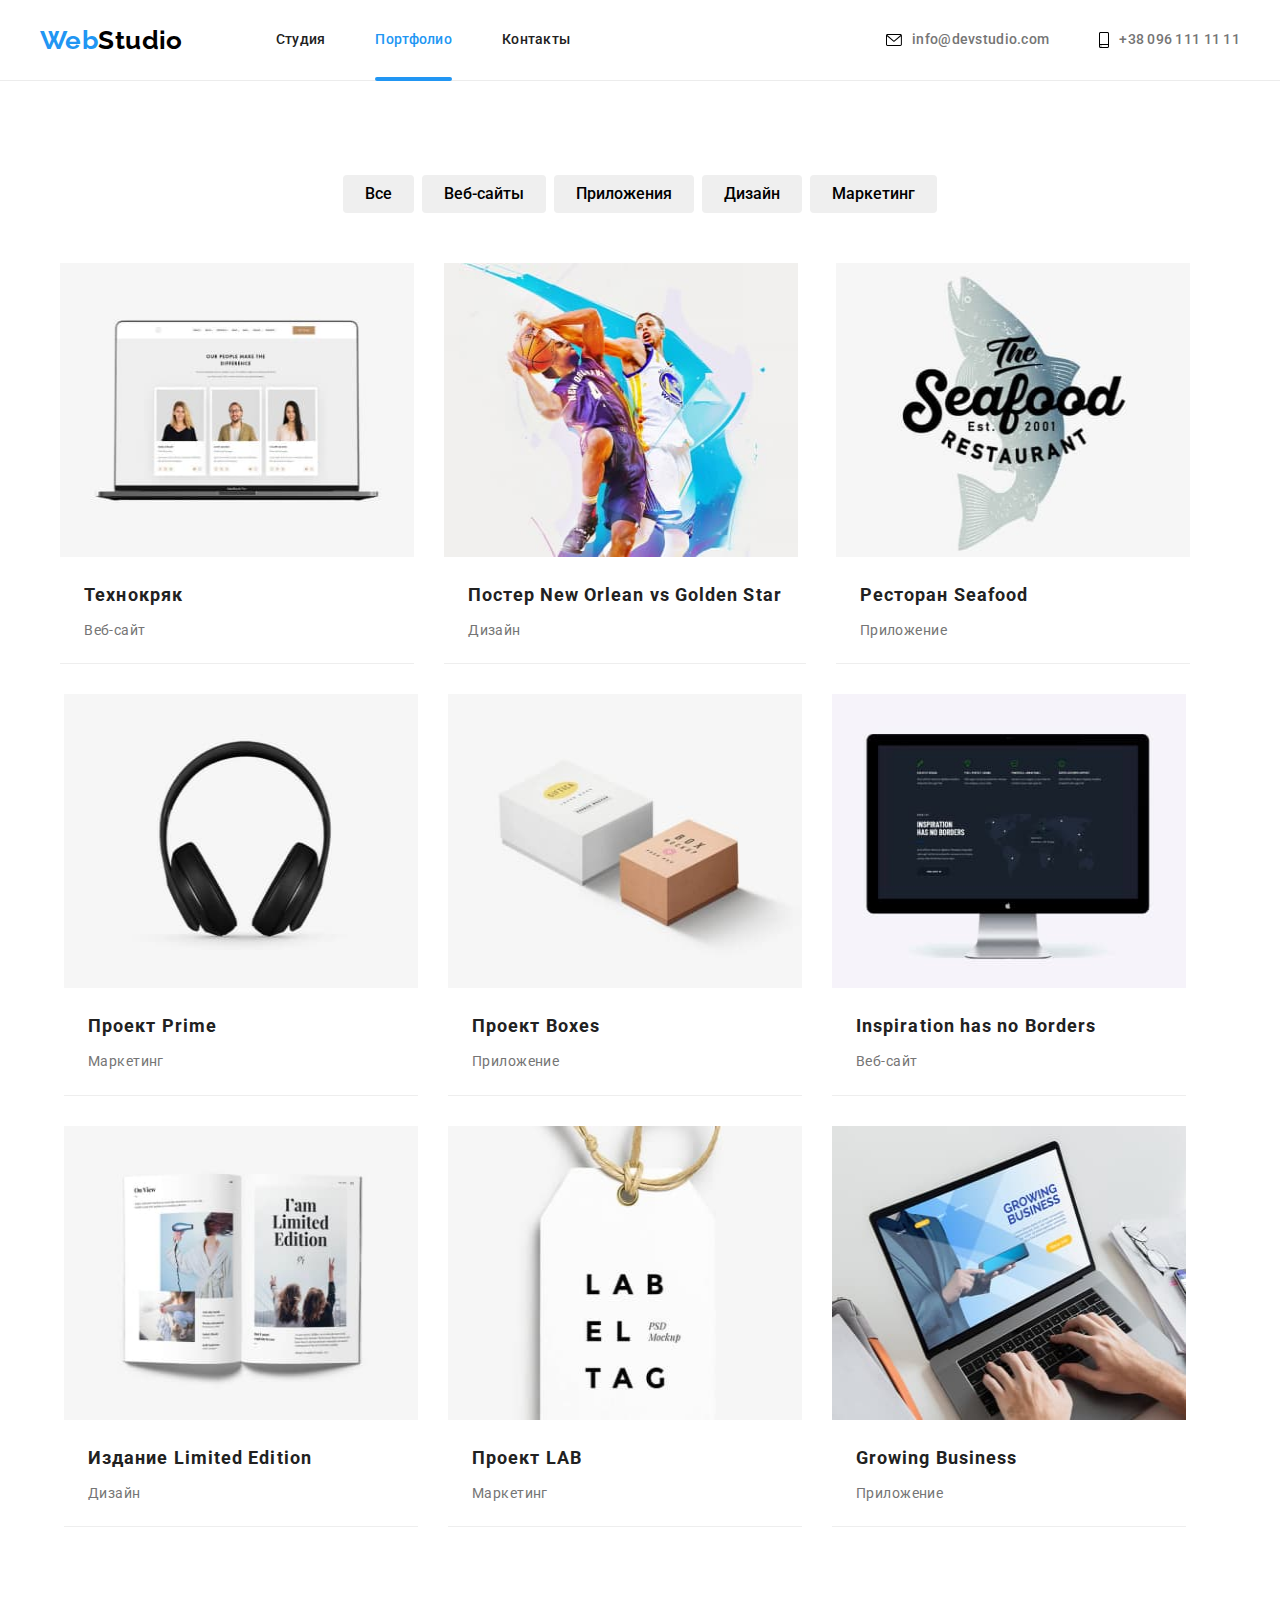
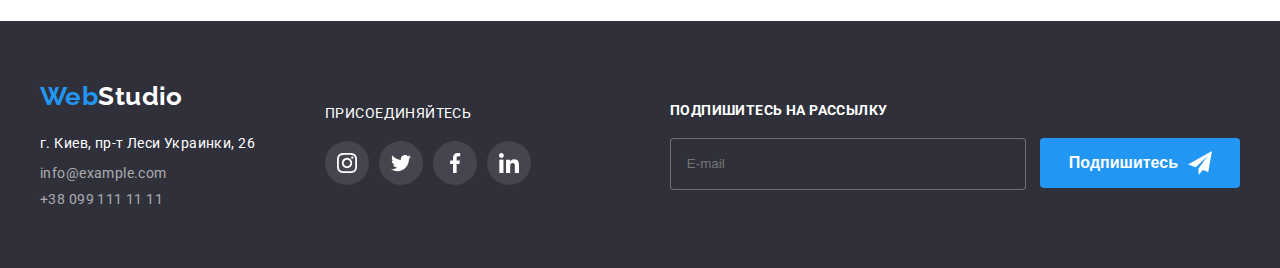
==== commit 581d98a1: "5465y7567567" ====
--- a/portfolio.html
+++ b/portfolio.html
@@ -21,8 +21,8 @@
         <nav class="main-nav-list">
             <a href="./index.html" class="link-logo"><span class="logo">Web</span>Studio</a>
             <ul class="site-nav mobile-version">
-                <li class="site-nav__item"><a href="./index.html" class="header-link-now">Студия</a></li>
-                <li class="site-nav__item"><a href="./portfolio.html" class="header-navigation-link">Портфолио</a></li>
+                <li class="site-nav__item"><a href="./index.html" class="header-navigation-link">Студия</a></li>
+                <li class="site-nav__item"><a href="./portfolio.html" class="header-link-now">Портфолио</a></li>
                 <li class="site-nav__item"><a href="/" class="header-navigation-link">Контакты</a></li>
             </ul>
             <button type="button" class="menu-button" data-menu-button>
--- a/css/main.min.css
+++ b/css/main.min.css
@@ -1,2 +1,2 @@
-body{margin:0;font-family:'Roboto', Raleway, sans-serif;background-color:#fff;letter-spacing:0.03em;font-size:14px;color:#212121}.container{padding-left:15px;padding-right:15px;margin-left:auto;margin-right:auto}@media screen and (min-width: 480px){.container{width:480px}}@media screen and (min-width: 768px){.container{width:768px}}@media screen and (min-width: 1200px){.container{width:1200px}}.visually-hiden{position:absolute;width:1px;height:1px;margin:-1px;border:0;padding:0;white-space:nowrap;-webkit-clip-path:inset(100%);clip-path:inset(100%);clip:rect(0 0 0 0);overflow:hidden}.site-nav__item,.studio__list,.soc-list{padding:0;margin:0;list-style-type:none}.header{border-bottom:1px solid #ececec}@media screen and (min-width: 768px){.main-nav{display:-webkit-box;display:-ms-flexbox;display:flex}}.main-nav-list{position:relative;display:-webkit-box;display:-ms-flexbox;display:flex;-webkit-box-align:center;-ms-flex-align:center;align-items:center}@media screen and (max-width: 767px){.main-nav-list{-webkit-box-pack:justify;-ms-flex-pack:justify;justify-content:space-between}}.header-list-contacts{color:#000}.site-nav{padding-left:0}@media screen and (min-width: 768px){.site-nav{display:-webkit-box;display:-ms-flexbox;display:flex;margin:0}}@media screen and (min-width: 768px){.site-nav__item:first-child{margin-left:88px}}@media screen and (min-width: 1200px){.site-nav__item:first-child{margin-left:93px}}.site-nav__item:not(:last-child){margin-right:50px}@media screen and (max-width: 767px){.mobile-version{display:none}}.header-link-now{position:relative;text-decoration:none;color:#2196f3;line-height:1.14;font-weight:500;letter-spacing:0.02em}@media screen and (min-width: 768px){.header-link-now{display:block;padding:32px 0 32px 0}}.header-link-now:active,.header-link-now:visited{text-decoration:none}@media screen and (min-width: 768px){.header-link-now::after{content:'';position:absolute;display:block;bottom:-1px;width:100%;height:4px;border-radius:2px;background-color:#2196f3}}.header-navigation-link{color:#212121;line-height:1.14;font-weight:500;text-decoration:none;letter-spacing:0.02em;-webkit-transition:color 250ms cubic-bezier(0.4, 0, 0.2, 1);transition:color 250ms cubic-bezier(0.4, 0, 0.2, 1)}@media screen and (min-width: 768px){.header-navigation-link{display:block;padding:32px 0}}.header-navigation-link:active,.header-navigation-link:visited{text-decoration:none}.header-navigation-link:hover,.header-navigation-link:focus{color:#2196f3}.auth-nav{display:-webkit-box;display:-ms-flexbox;display:flex;-webkit-box-align:center;-ms-flex-align:center;align-items:center;-webkit-box-pack:center;-ms-flex-pack:center;justify-content:center;margin:0;padding-left:0;margin-left:auto;list-style-type:none}@media screen and (max-width: 767px){.auth-nav{display:none}}@media screen and (max-width: 1199px){.auth-nav{-webkit-box-orient:vertical;-webkit-box-direction:normal;-ms-flex-direction:column;flex-direction:column;-webkit-box-align:start;-ms-flex-align:start;align-items:flex-start}}@media screen and (min-width: 1200px){.auth-nav .item:not(:first-child){margin-left:50px}}@media screen and (max-width: 1199px){.auth-nav .item:not(:last-child){margin-bottom:10px}}.header-contacts{display:-webkit-box;display:-ms-flexbox;display:flex;-webkit-box-align:center;-ms-flex-align:center;align-items:center;-webkit-box-pack:center;-ms-flex-pack:center;justify-content:center;line-height:1.14;font-weight:500;font-style:normal;letter-spacing:0.02em;color:#757575;text-decoration:none;-webkit-transition:color 250ms cubic-bezier(0.4, 0, 0.2, 1),fill 250ms cubic-bezier(0.4, 0, 0.2, 1);transition:color 250ms cubic-bezier(0.4, 0, 0.2, 1),fill 250ms cubic-bezier(0.4, 0, 0.2, 1)}.header-contacts:active,.header-contacts:visited{text-decoration:none}.header-contacts:hover{color:#2196f3;fill:currentColor}@media screen and (min-width: 1200px){.header-contacts{padding:32px 0}}.mail,.phone{margin-right:10px}.logo{color:#2196f3}.link-logo{font-family:'Raleway';font-size:26px;line-height:1.19;font-weight:700;color:#000;text-decoration:none}.link-logo:hover,.link-logo:active{text-decoration:none}@media screen and (max-width: 768px){.link-logo{display:block;padding:16px 0 16px 15px}}.hero{background-image:-webkit-gradient(linear, left top, right top, from(rgba(47,48,58,0.4)), to(rgba(47,48,58,0.4))),url(../images/hero-bg.jpg);background-image:linear-gradient(to right, rgba(47,48,58,0.4), rgba(47,48,58,0.4)),url(../images/hero-bg.jpg);background-repeat:no-repeat;background-size:cover;background-color:#2F303A;text-align:center;margin:0 auto}@media screen and (max-width: 1199px){.hero{padding-top:118px;padding-bottom:118px}}@media screen and (min-width: 1200px){.hero{padding-top:200px;padding-bottom:200px;max-width:1600px}}.hero-title{text-align:center;margin:0 auto;text-transform:uppercase;font-weight:900;color:#fff;letter-spacing:0.06em}@media screen and (max-width: 1199px){.hero-title{max-width:360px;font-size:26px;line-height:1.61;margin-bottom:30px}}@media screen and (min-width: 1200px){.hero-title{max-width:696px;font-size:44px;line-height:1.36;margin-bottom:40px}}.hero-button{text-align:center;border:0;border-radius:4px;background-color:#2196f3;color:#fff;padding:10px 32px;font-family:'Roboto';font-size:16px;line-height:1.9;font-weight:700;letter-spacing:0.06em;cursor:pointer}@media screen and (max-width: 1199px){.info{padding-top:60px;padding-bottom:60px}}@media screen and (min-width: 1200px){.info{padding-top:94px;padding-bottom:94px}}.info__list{display:-webkit-box;display:-ms-flexbox;display:flex;list-style-type:none;padding-left:0;margin:0}@media screen and (max-width: 767px){.info__list{-webkit-box-orient:vertical;-webkit-box-direction:normal;-ms-flex-direction:column;flex-direction:column}}@media screen and (min-width: 768px){.info__list{-ms-flex-wrap:wrap;flex-wrap:wrap}}@media screen and (max-width: 767px){.info__item:not(:last-child){margin-bottom:30px}}@media screen and (min-width: 768px) and (max-width: 1199px){.info__item:nth-child(2n+1){margin-right:30px}}@media screen and (min-width: 768px){.info__item{max-width:354px}}@media screen and (min-width: 1200px){.info__item{max-width:270px}}@media screen and (min-width: 1200px){.info__item:not(:first-child){margin-left:30px}}.info-picture{height:120px;display:-webkit-box;display:-ms-flexbox;display:flex;-webkit-box-align:center;-ms-flex-align:center;align-items:center;-webkit-box-pack:center;-ms-flex-pack:center;justify-content:center;background-color:#f5f4fa;border-radius:4px}@media screen and (min-width: 480px){.info-picture{width:450px}}@media screen and (min-width: 768px){.info-picture{width:354px}}@media screen and (min-width: 1200px){.info-picture{width:270px}}.info__point{text-transform:uppercase;font-size:14px;font-weight:700;line-height:1.14;margin:30px 0 10px 0}@media screen and (max-width: 767px){.info__point{text-align:center}}.info__description{margin:0;line-height:1.71;color:#757575}.studio{padding-top:94px;padding-bottom:94px}@media screen and (max-width: 1199px){.studio{display:none}}.studio__title{margin:0;text-align:center;margin-bottom:50px;font-size:36px;line-height:1.16;font-weight:700}.studio__list{margin:0;display:-webkit-box;display:-ms-flexbox;display:flex;padding-left:0;-webkit-box-pack:justify;-ms-flex-pack:justify;justify-content:space-between}.job-card{position:relative}.job-card__image{display:block;width:100%;height:auto}.job-card__title{font-weight:700;font-size:14px;padding-top:27px;margin:0;padding-top:0;color:#fff;text-transform:uppercase}.job-card__overlay{position:absolute;display:-webkit-box;display:-ms-flexbox;display:flex;-webkit-box-pack:center;-ms-flex-pack:center;justify-content:center;-webkit-box-align:center;-ms-flex-align:center;align-items:center;width:100%;height:70px;bottom:0;left:0;background-color:rgba(48,48,58,0.8)}.team{background-color:#f5f4fa}@media screen and (max-width: 1199px){.team{padding-top:60px;padding-bottom:60px}}@media screen and (min-width: 1200px){.team{padding-top:94px;padding-bottom:94px}}.team__title{text-align:center;margin:0;font-weight:700}@media screen and (max-width: 1199px){.team__title{font-size:28px;line-height:1.14;margin-bottom:30px}}@media screen and (min-width: 1200px){.team__title{font-size:32px;line-height:1.16;margin-bottom:50px}}.team__list{margin:0;padding-left:0;list-style-type:none;display:-webkit-box;display:-ms-flexbox;display:flex}@media screen and (max-width: 479px){.team__list{width:auto}}@media screen and (max-width: 767px){.team__list{-webkit-box-orient:vertical;-webkit-box-direction:normal;-ms-flex-direction:column;flex-direction:column}}@media screen and (min-width: 768px) and (max-width: 1199px){.team__list{-ms-flex-wrap:wrap;flex-wrap:wrap}}.team__item{background-color:#fff;-webkit-box-shadow:0px 1px 3px rgba(0,0,0,0.12),0px 1px 1px rgba(0,0,0,0.14),0px 2px 1px rgba(0,0,0,0.2);box-shadow:0px 1px 3px rgba(0,0,0,0.12),0px 1px 1px rgba(0,0,0,0.14),0px 2px 1px rgba(0,0,0,0.2);border-radius:0px 0px 4px 4px}@media screen and (min-width: 480px) and (max-width: 767px){.team__item:not(:last-child){margin-bottom:30px}}@media screen and (min-width: 768px) and (max-width: 1199px){.team__item:nth-child(2n+1){margin-right:30px}}@media screen and (min-width: 768px) and (max-width: 1199px){.team__item:nth-child(-n+2){margin-bottom:30px}}@media screen and (min-width: 1200px){.team__item:not(:first-child){margin-left:30px}}.team__image{display:block;height:auto}@media screen and (max-width: 767px){.team__image{width:100%}}@media screen and (min-width: 768px){.team__image{width:354px}}@media screen and (min-width: 1200px){.team__image{width:270px}}.team__name{margin:0;padding-top:30px;padding-bottom:10px;text-align:center;font-weight:500;font-size:16px;line-height:1.19}.team__position{margin:0;padding-bottom:30px;text-align:center;font-size:16px;line-height:1.9;color:#757575}.soc-list{-webkit-box-shadow:0;box-shadow:0;display:-webkit-box;display:-ms-flexbox;display:flex;-webkit-box-align:center;-ms-flex-align:center;align-items:center;-webkit-box-pack:center;-ms-flex-pack:center;justify-content:center;margin-bottom:30px}.soc-list__item:not(:first-child){margin-left:10px}.soc-list__link{height:44px;width:44px;background-color:#fff;border-radius:50%;display:-webkit-box;display:-ms-flexbox;display:flex;-webkit-box-align:center;-ms-flex-align:center;align-items:center;-webkit-box-pack:center;-ms-flex-pack:center;justify-content:center;fill:#afb1b8;-webkit-transition:background-color 250ms cubic-bezier(0.4, 0, 0.2, 1),fill 250ms cubic-bezier(0.4, 0, 0.2, 1);transition:background-color 250ms cubic-bezier(0.4, 0, 0.2, 1),fill 250ms cubic-bezier(0.4, 0, 0.2, 1)}.soc-list__link:hover{fill:#fff;background-color:#2196f3}@media screen and (max-width: 1199px){.clients{padding-top:60px;padding-bottom:60px}}@media screen and (min-width: 1200px){.clients{padding-top:94px;padding-bottom:94px}}.clients__title{margin:0;font-weight:700;letter-spacing:0.06em;text-align:center}@media screen and (max-width: 1199px){.clients__title{font-size:28px;line-height:1.14;margin-bottom:30px}}@media screen and (min-width: 1200px){.clients__title{font-size:36px;line-height:1.16;margin-bottom:50px}}.clients-list{display:-webkit-box;display:-ms-flexbox;display:flex;list-style-type:none;margin:0;padding-left:0}@media screen and (max-width: 767px){.clients-list{-ms-flex-wrap:wrap;flex-wrap:wrap;-webkit-box-pack:center;-ms-flex-pack:center;justify-content:center}}@media screen and (max-width: 1199px){.clients-list{-ms-flex-wrap:wrap;flex-wrap:wrap}}.clients-list__item{background-color:#fff}@media screen and (max-width: 767px){.clients-list__item{width:calc((100% - 2 * 30px) /2);margin-left:15px;margin-right:15px}}@media screen and (max-width: 767px){.clients-list__item:nth-child(-n+4){margin-bottom:30px}}@media screen and (min-width: 768px) and (max-width: 1199px){.clients-list__item:nth-child(-n+3){margin-bottom:30px}}@media screen and (min-width: 768px) and (max-width: 1199px){.clients-list__item{width:calc((100% - 3 * 30px) / 3);margin-left:15px;margin-right:15px}}@media screen and (min-width: 1200px){.clients-list__item:not(:first-child){margin-left:30px}}.clients-list__link{display:-webkit-box;display:-ms-flexbox;display:flex;-webkit-box-align:center;-ms-flex-align:center;align-items:center;-webkit-box-pack:center;-ms-flex-pack:center;justify-content:center;border:1px solid #afb1b8;border-radius:4px;-webkit-transition:border-color 250ms cubic-bezier(0.4, 0, 0.2, 1);transition:border-color 250ms cubic-bezier(0.4, 0, 0.2, 1);height:92px}.clients-list__link:hover{border-color:#2196f3}.clients-list__link:hover .clients-list__logo{fill:#2196f3}@media screen and (min-width: 1200px){.clients-list__link{width:170px}}.clients-list__logo{fill:#afb1b8;-webkit-transition:fill 250ms cubic-bezier(0.4, 0, 0.2, 1);transition:fill 250ms cubic-bezier(0.4, 0, 0.2, 1)}.footer{padding-top:60px;padding-bottom:60px;background-color:#2F303A}.footer .container{display:-webkit-box;display:-ms-flexbox;display:flex}@media screen and (max-width: 767px){.footer .container{-webkit-box-orient:vertical;-webkit-box-direction:normal;-ms-flex-direction:column;flex-direction:column}}@media screen and (min-width: 768px){.footer .container{-ms-flex-wrap:wrap;flex-wrap:wrap}}@media screen and (min-width: 1200px){.footer .container{-webkit-box-pack:center;-ms-flex-pack:center;justify-content:center;-webkit-box-align:center;-ms-flex-align:center;align-items:center}}.footer-address-list{margin:0;padding:0;list-style:none}@media screen and (max-width: 1199px){.footer-address-list{display:-webkit-box;display:-ms-flexbox;display:flex;-webkit-box-orient:vertical;-webkit-box-direction:normal;-ms-flex-direction:column;flex-direction:column;-webkit-box-align:center;-ms-flex-align:center;align-items:center}}@media screen and (max-width: 1199px){.footer-address-list .item:not(:last-child){margin-bottom:8px}}@media screen and (min-width: 1200px){.footer-address-list .item:not(:last-child){margin-bottom:9px}}.footer-contacts{line-height:1.14;font-style:normal;color:rgba(255,255,255,0.6);text-decoration:none;-webkit-transition:color 250ms cubic-bezier(0.4, 0, 0.2, 1);transition:color 250ms cubic-bezier(0.4, 0, 0.2, 1)}.footer-contacts:visited,.footer-contacts:active{text-decoration:none}.footer-contacts:hover{color:#2196f3}.footer-city{line-height:1.71;font-style:normal;color:#fff}@media screen and (max-width: 767px){.join{margin-bottom:60px}}@media screen and (min-width: 768px) and (max-width: 1199px){.join{margin-left:auto}}@media screen and (min-width: 1200px){.join{margin-left:70px}}.join-title{text-transform:uppercase;margin-bottom:20px;color:#fff;margin-top:0}@media screen and (max-width: 767px){.join-title{text-align:center}}@media screen and (max-width: 767px){.foot{margin-bottom:60px}}@media screen and (max-width: 1199px){.foot{display:-webkit-box;display:-ms-flexbox;display:flex;-webkit-box-orient:vertical;-webkit-box-direction:normal;-ms-flex-direction:column;flex-direction:column;-webkit-box-align:center;-ms-flex-align:center;align-items:center}}.foot-soc{width:44px;height:44px;background-color:rgba(255,255,255,0.1);border-radius:50%;display:-webkit-box;display:-ms-flexbox;display:flex;-webkit-box-align:center;-ms-flex-align:center;align-items:center;-webkit-box-pack:center;-ms-flex-pack:center;justify-content:center;fill:#fff;-webkit-transition:background-color 250ms cubic-bezier(0.4, 0, 0.2, 1);transition:background-color 250ms cubic-bezier(0.4, 0, 0.2, 1)}.foot-soc:hover{background-color:#2196f3}.foot-soc-list{display:-webkit-box;display:-ms-flexbox;display:flex;-webkit-box-align:center;-ms-flex-align:center;align-items:center;-webkit-box-pack:center;-ms-flex-pack:center;justify-content:center;list-style-type:none;margin:0;padding-left:0}.foot-soc-list .item+.item{margin-left:10px}@media screen and (max-width: 767px){.mailing{text-align:center}}@media screen and (min-width: 768px) and (max-width: 1199px){.mailing{margin-left:166px;margin-top:60px}}@media screen and (min-width: 1200px){.mailing{margin-left:auto}}.footer-form-title{font-size:14px;font-weight:700;margin:0 0 20px 0;color:#fff;text-transform:uppercase}.footer-form{display:-webkit-box;display:-ms-flexbox;display:flex}@media screen and (max-width: 767px){.footer-form{-webkit-box-orient:vertical;-webkit-box-direction:normal;-ms-flex-direction:column;flex-direction:column;-webkit-box-align:center;-ms-flex-align:center;align-items:center}}@media screen and (min-width: 768px) and (max-width: 1199px){.footer-form{-webkit-box-orient:vertical;-webkit-box-direction:normal;-ms-flex-direction:column;flex-direction:column;-webkit-box-align:center;-ms-flex-align:center;align-items:center}}@media screen and (min-width: 1200px){.footer-form{-webkit-box-pack:center;-ms-flex-pack:center;justify-content:center;-webkit-box-align:center;-ms-flex-align:center;align-items:center}}.footer-form-field{height:50px}@media screen and (max-width: 479px){.footer-form-field{width:100%;margin-bottom:20px}}@media screen and (min-width: 480px) and (max-width: 1199px){.footer-form-field{width:465px;margin-bottom:20px}}@media screen and (min-width: 1200px){.footer-form-field{width:358px}}.footer-email{outline:none;border:1px solid rgba(255,255,255,0.3);background-color:#2F303A;border-radius:4px;width:90%;height:100%;line-height:1.25;color:#fff;padding-left:16px;padding-right:16px;padding-top:0;padding-bottom:0}.footer-button{display:-webkit-box;display:-ms-flexbox;display:flex;-webkit-box-pack:center;-ms-flex-pack:center;justify-content:center;-webkit-box-align:center;-ms-flex-align:center;align-items:center;padding:0;border:0;background-color:#2196f3;border-radius:4px;color:#fff;line-height:1.875;font-weight:700;font-size:16px;padding:10px 28px 10px 29px}@media screen and (min-width: 1200px){.footer-button{margin-left:12px}}.footer-button-img{margin-left:10px}.footer-link-logo{display:block;margin-bottom:20px;font-family:'Raleway';font-weight:700;color:#fff;text-decoration:none}@media screen and (max-width: 1199px){.footer-link-logo{font-size:24px;line-height:1.375}}@media screen and (min-width: 1200px){.footer-link-logo{font-size:26px;line-height:1.19}}.footer-link-logo:hover,.footer-link-logo:active{text-decoration:none}@media screen and (max-width: 1199px){.filter-section{padding-top:60px;padding-bottom:60px}}@media screen and (min-width: 1200px){.filter-section{padding-top:94px;padding-bottom:94px}}.filter{display:-webkit-box;display:-ms-flexbox;display:flex;margin:0;padding-left:0;list-style-type:none}@media screen and (max-width: 767px){.filter{-ms-flex-wrap:wrap;flex-wrap:wrap;margin-bottom:30px}}@media screen and (min-width: 768px) and (max-width: 1199px){.filter{-webkit-box-pack:center;-ms-flex-pack:center;justify-content:center;margin-bottom:40px}}@media screen and (min-width: 1200px){.filter{-webkit-box-pack:center;-ms-flex-pack:center;justify-content:center;margin-bottom:50px}}@media screen and (min-width: 480px) and (max-width: 767px){.filter__item:nth-child(3){margin-right:50px}}@media screen and (max-width: 767px){.filter__item:nth-child(n+3){margin-bottom:15px}}.filter__item:not(:first-child){margin-left:8px}.filter__button{padding:6px 22px;cursor:pointer;font-family:'Roboto';font-size:16px;font-weight:500;line-height:1.6;border-radius:4px;border:0;-webkit-transition:background-color 250ms cubic-bezier(0.4, 0, 0.2, 1),color 250ms cubic-bezier(0.4, 0, 0.2, 1),-webkit-box-shadow 250ms cubic-bezier(0.4, 0, 0.2, 1);transition:background-color 250ms cubic-bezier(0.4, 0, 0.2, 1),color 250ms cubic-bezier(0.4, 0, 0.2, 1),-webkit-box-shadow 250ms cubic-bezier(0.4, 0, 0.2, 1);transition:box-shadow 250ms cubic-bezier(0.4, 0, 0.2, 1),background-color 250ms cubic-bezier(0.4, 0, 0.2, 1),color 250ms cubic-bezier(0.4, 0, 0.2, 1);transition:box-shadow 250ms cubic-bezier(0.4, 0, 0.2, 1),background-color 250ms cubic-bezier(0.4, 0, 0.2, 1),color 250ms cubic-bezier(0.4, 0, 0.2, 1),-webkit-box-shadow 250ms cubic-bezier(0.4, 0, 0.2, 1)}.filter__button:hover,.filter__button:focus{background-color:#2196f3;color:#fff;-webkit-box-shadow:0px 3px 1px rgba(0,0,0,0.1),0px 1px 2px rgba(0,0,0,0.08),0px 2px 2px rgba(0,0,0,0.12);box-shadow:0px 3px 1px rgba(0,0,0,0.1),0px 1px 2px rgba(0,0,0,0.08),0px 2px 2px rgba(0,0,0,0.12)}.projects{display:-webkit-box;display:-ms-flexbox;display:flex;margin:0;padding-left:0}@media screen and (max-width: 767px){.projects{-webkit-box-orient:vertical;-webkit-box-direction:normal;-ms-flex-direction:column;flex-direction:column}}@media screen and (min-width: 768px){.projects{-webkit-box-align:center;-ms-flex-align:center;align-items:center;-webkit-box-pack:center;-ms-flex-pack:center;justify-content:center;-ms-flex-wrap:wrap;flex-wrap:wrap}}.projects__item{list-style-type:none;border-bottom:1px solid #eeeeee}@media screen and (max-width: 1199px){.projects__item:not(:last-child){margin-bottom:30px}}@media screen and (min-width: 768px) and (max-width: 1199px){.projects__item:nth-child(2n+1){margin-right:30px}}@media screen and (min-width: 1200px){.projects__item{margin-right:30px}}@media screen and (min-width: 1200px){.projects__item:nth-child(-n+6){margin-bottom:30px}}.market{display:block;width:100%;height:100%;color:#212121;text-decoration:none;-webkit-transition:-webkit-box-shadow 250ms cubic-bezier(0.4, 0, 0.2, 1);transition:-webkit-box-shadow 250ms cubic-bezier(0.4, 0, 0.2, 1);transition:box-shadow 250ms cubic-bezier(0.4, 0, 0.2, 1);transition:box-shadow 250ms cubic-bezier(0.4, 0, 0.2, 1), -webkit-box-shadow 250ms cubic-bezier(0.4, 0, 0.2, 1)}.market:active,.market:visited{text-decoration:none}.market:hover{-webkit-box-shadow:0px 1px 1px rgba(0,0,0,0.12),0px 4px 4px rgba(0,0,0,0.06),1px 4px 6px rgba(0,0,0,0.16);box-shadow:0px 1px 1px rgba(0,0,0,0.12),0px 4px 4px rgba(0,0,0,0.06),1px 4px 6px rgba(0,0,0,0.16);-webkit-transform:translateX(0);transform:translateX(0)}.market:hover .card__overlay{-webkit-transform:translate(0);transform:translate(0)}.market__image{display:block;width:100%;height:100%}@media screen and (min-width: 768px){.market__image{width:354px}}.market__list{padding:20px 24px}.market__title{margin:0 0 4px 0;font-size:18px;line-height:2;font-weight:700;letter-spacing:0.06em}@media screen and (min-width: 768px) and (max-width: 1199px){.market__title{max-width:354px}}.market__description{margin:0;color:#757575;font-size:16;line-height:1.9;letter-spacing:0.03em}.card{position:relative;width:100%;height:294px;overflow:hidden}.card__overlay{position:absolute;top:1px;height:294px;background-color:rgba(33,150,243,0.9);-webkit-transform:translatey(100%);transform:translatey(100%);-webkit-transition:-webkit-transform 250ms cubic-bezier(0.4, 0, 0.2, 1);transition:-webkit-transform 250ms cubic-bezier(0.4, 0, 0.2, 1);transition:transform 250ms cubic-bezier(0.4, 0, 0.2, 1);transition:transform 250ms cubic-bezier(0.4, 0, 0.2, 1), -webkit-transform 250ms cubic-bezier(0.4, 0, 0.2, 1)}@media screen and (min-width: 768px) and (max-width: 1199px){.card__overlay{max-width:354px}}@media screen and (min-width: 1200px){.card__overlay{max-width:370px}}.card__title{font-size:18px;line-height:1.55;margin:0;padding:63px 24px;color:#fff}.menu{display:none;position:absolute;top:0;left:-20px;width:100%;background-color:#fff;padding:20px;-webkit-box-shadow:0px 4px 8px rgba(0,0,0,0.04),0px 2px 4px rgba(0,0,0,0.08),0px 1px 3px rgba(0,0,0,0.16);box-shadow:0px 4px 8px rgba(0,0,0,0.04),0px 2px 4px rgba(0,0,0,0.08),0px 1px 3px rgba(0,0,0,0.16)}@media screen and (max-width: 767px){.menu{display:none}}@media screen and (min-width: 768px){.menu{display:none}}.menu.is-open{display:block}.menu-button{display:inline-block;margin:0;padding:0;border:0;background-color:transparent;z-index:999}@media screen and (min-width: 768px){.menu-button{display:none}}.menu-button .icon-cross{display:none}.menu-button.is-open .icon-cross{display:block}.menu-button.is-open .icon-menu{display:none}.menu-nav{list-style:none;padding-left:0;margin:0}.menu-nav__link{color:#212121;line-height:1.15;font-size:40px;font-weight:500;text-decoration:none;letter-spacing:0.02em;-webkit-transition:color 250ms cubic-bezier(0.4, 0, 0.2, 1);transition:color 250ms cubic-bezier(0.4, 0, 0.2, 1)}.menu-nav__link:active,.menu-nav__link:visited{text-decoration:none}.menu-nav__link:hover,.menu-nav__link:focus{color:#2196f3}.menu-nav__active{font-size:40px;line-height:1.15;font-weight:500;text-decoration:none;color:#2196f3}.menu-nav__item:not(:last-child){margin-bottom:32px}.menu-auth{padding-left:0;margin:0;list-style-type:none;margin-top:302px}.menu-auth__item{margin-bottom:32px}.menu-auth__link{color:#212121;line-height:1.15;font-size:24px;font-weight:500;text-decoration:none;letter-spacing:0.02em;-webkit-transition:color 250ms cubic-bezier(0.4, 0, 0.2, 1);transition:color 250ms cubic-bezier(0.4, 0, 0.2, 1)}.menu-auth__link:active,.menu-auth__link:visited{text-decoration:none}.menu-auth__link:hover,.menu-auth__link:focus{color:#2196f3}.menu-soc{display:-webkit-box;display:-ms-flexbox;display:flex;list-style-type:none;margin:0;padding-left:0;padding-top:32px;padding-bottom:48px}.menu-soc__item{border-right:1px solid rgba(33,33,33,0.2)}.menu-soc__item:not(:first-child){margin-left:10px}.menu-soc__item:not(:last-child){margin-right:10px}.menu-soc__link{-webkit-text-decoration:0;text-decoration:0;font-weight:500;font-size:18px;line-height:1.22;color:#2196f3}.backdrop{position:fixed;top:0;left:0;width:100%;height:100%;background-color:rgba(0,0,0,0.2);z-index:9999;-webkit-transition:opacity 250ms cubic-bezier(0.4, 0, 0.2, 1);transition:opacity 250ms cubic-bezier(0.4, 0, 0.2, 1)}.backdrop.is-hidden{opacity:0;pointer-events:none}.modal{position:absolute;top:50%;left:50%;z-index:1;-webkit-box-sizing:border-box;box-sizing:border-box;border-radius:4px;-webkit-transform:translate(-50%, -50%);transform:translate(-50%, -50%);-webkit-box-shadow:0px 2px 1px 0px rgba(0,0,0,0.2),0px 1px 1px 0px rgba(0,0,0,0.14),0px 1px 3px 0px rgba(0,0,0,0.12);box-shadow:0px 2px 1px 0px rgba(0,0,0,0.2),0px 1px 1px 0px rgba(0,0,0,0.14),0px 1px 3px 0px rgba(0,0,0,0.12);background-color:#fff;padding:40px;text-align:center}@media screen and (min-width: 480px) and (max-width: 1199px){.modal{width:450px;height:609px}}@media screen and (min-width: 1200px){.modal{width:528px;height:581px}}.modal-close{position:absolute;top:8px;right:8px;display:-webkit-box;display:-ms-flexbox;display:flex;-webkit-box-align:center;-ms-flex-align:center;align-items:center;-webkit-box-pack:center;-ms-flex-pack:center;justify-content:center;background-color:#fff;width:30px;height:30px;border-radius:50%;border:1px solid rgba(0,0,0,0.1);cursor:pointer}.form{display:block}.form__title{font-size:18px;font-weight:700;margin:0;margin-bottom:12px}.form__field{position:relative;margin-bottom:10px;display:-webkit-box;display:-ms-flexbox;display:flex;-webkit-box-orient:vertical;-webkit-box-direction:normal;-ms-flex-direction:column;flex-direction:column;-webkit-box-align:start;-ms-flex-align:start;align-items:flex-start}.form__label{color:#757575;font-size:12px;font-weight:400;margin-bottom:4px;line-height:1.16}.form__input{-webkit-box-sizing:border-box;box-sizing:border-box;display:block;outline:none;border:1px solid;border-color:rgba(33,33,33,0.2);border-radius:4px;-webkit-transition:border-color 250ms cubic-bezier(0.4, 0, 0.2, 1);transition:border-color 250ms cubic-bezier(0.4, 0, 0.2, 1);width:100%;margin:0;padding:11px 0 11px 40px}.form__input:focus{border-color:#2196f3}.form__input:focus+.form__img{fill:#2196f3}.form__img{position:absolute;top:28px;left:15px;-webkit-transition:fill 250ms cubic-bezier(0.4, 0, 0.2, 1);transition:fill 250ms cubic-bezier(0.4, 0, 0.2, 1)}.comment__field{display:-webkit-box;display:-ms-flexbox;display:flex;-ms-flex-wrap:wrap;flex-wrap:wrap;-webkit-box-orient:horizontal;-webkit-box-direction:normal;-ms-flex-direction:row;flex-direction:row;width:100%;height:100%;margin-bottom:20px}.comment__label{color:#757575;font-size:12px;font-weight:400;margin-bottom:4px;line-height:1.16}.comment__input{-webkit-box-sizing:border-box;box-sizing:border-box;outline:none;border:1px solid;border-color:rgba(33,33,33,0.2);border-radius:4px;width:100%;height:120px;margin:0;padding:12px 16px;resize:none;-webkit-transition:border-color 250ms cubic-bezier(0.4, 0, 0.2, 1);transition:border-color 250ms cubic-bezier(0.4, 0, 0.2, 1)}.comment__input:focus{border-color:#2196f3}.form-button{color:#fff;background-color:#2196f3;padding:10px 55px 10px 56px;border:0;border-radius:4px;margin-top:30px;font-size:16px;font-weight:700;line-height:1.875}.checkbox-label{display:-webkit-box;display:-ms-flexbox;display:flex;-webkit-box-align:center;-ms-flex-align:center;align-items:center;-webkit-box-pack:center;-ms-flex-pack:center;justify-content:center;-webkit-appearance:none;-moz-appearance:none;appearance:none;margin:0}.checkbox-label__input{-webkit-appearance:none;-moz-appearance:none;appearance:none;margin:0}.checkbox-label__input:checked+.checkbox-label__icon{background-color:#2196f3;background-image:url(../images/check.svg);background-size:contain;background-origin:border-box;background-position:center;border-color:#2196f3}.checkbox-label__icon{display:inline-block;width:16px;height:15px;border:2px solid #000;border-radius:4px}@media screen and (min-width: 480px){.checkbox-label__icon{margin-right:8px}}@media screen and (min-width: 1200px){.checkbox-label__icon{margin-right:10px}}.checkbox-label__title{color:#757575}@media screen and (max-width: 1199px){.checkbox-label__title{font-size:12px;font-weight:400;line-height:1.16;letter-spacing:0.03em;margin-right:2px}}@media screen and (min-width: 1200px){.checkbox-label__title{font-size:14px;font-weight:400;line-height:1.71;margin-right:5px}}@media screen and (max-width: 1199px){.checkbox-label__link{font-size:12px;font-weight:400;line-height:1.16;letter-spacing:0.03em}}@media screen and (min-width: 1200px){.checkbox-label__link{font-size:14px;line-height:1.71;font-weight:400}}
+body{margin:0;font-family:'Roboto', Raleway, sans-serif;background-color:#fff;letter-spacing:0.03em;font-size:14px;color:#212121}.container{padding-left:15px;padding-right:15px;margin-left:auto;margin-right:auto}@media screen and (min-width: 480px){.container{width:480px}}@media screen and (min-width: 768px){.container{width:768px}}@media screen and (min-width: 1200px){.container{width:1200px}}.visually-hiden{position:absolute;width:1px;height:1px;margin:-1px;border:0;padding:0;white-space:nowrap;-webkit-clip-path:inset(100%);clip-path:inset(100%);clip:rect(0 0 0 0);overflow:hidden}.site-nav__item,.studio__list,.soc-list{padding:0;margin:0;list-style-type:none}.header{border-bottom:1px solid #ececec}@media screen and (min-width: 768px){.main-nav{display:-webkit-box;display:-ms-flexbox;display:flex}}.main-nav-list{position:relative;display:-webkit-box;display:-ms-flexbox;display:flex;-webkit-box-align:center;-ms-flex-align:center;align-items:center}@media screen and (max-width: 767px){.main-nav-list{-webkit-box-pack:justify;-ms-flex-pack:justify;justify-content:space-between}}.header-list-contacts{color:#000}.site-nav{padding-left:0}@media screen and (min-width: 768px){.site-nav{display:-webkit-box;display:-ms-flexbox;display:flex;margin:0}}@media screen and (min-width: 768px){.site-nav__item:first-child{margin-left:88px}}@media screen and (min-width: 1200px){.site-nav__item:first-child{margin-left:93px}}.site-nav__item:not(:last-child){margin-right:50px}@media screen and (max-width: 767px){.mobile-version{display:none}}.header-link-now{position:relative;text-decoration:none;color:#2196f3;line-height:1.14;font-weight:500;letter-spacing:0.02em}@media screen and (min-width: 768px){.header-link-now{display:block;padding:32px 0 32px 0}}.header-link-now:active,.header-link-now:visited{text-decoration:none}@media screen and (min-width: 768px){.header-link-now::after{content:'';position:absolute;display:block;bottom:-1px;width:100%;height:4px;border-radius:2px;background-color:#2196f3}}.header-navigation-link{color:#212121;line-height:1.14;font-weight:500;text-decoration:none;letter-spacing:0.02em;-webkit-transition:color 250ms cubic-bezier(0.4, 0, 0.2, 1);transition:color 250ms cubic-bezier(0.4, 0, 0.2, 1)}@media screen and (min-width: 768px){.header-navigation-link{display:block;padding:32px 0}}.header-navigation-link:active,.header-navigation-link:visited{text-decoration:none}.header-navigation-link:hover,.header-navigation-link:focus{color:#2196f3}.auth-nav{display:-webkit-box;display:-ms-flexbox;display:flex;-webkit-box-align:center;-ms-flex-align:center;align-items:center;-webkit-box-pack:center;-ms-flex-pack:center;justify-content:center;margin:0;padding-left:0;margin-left:auto;list-style-type:none}@media screen and (max-width: 767px){.auth-nav{display:none}}@media screen and (max-width: 1199px){.auth-nav{-webkit-box-orient:vertical;-webkit-box-direction:normal;-ms-flex-direction:column;flex-direction:column;-webkit-box-align:start;-ms-flex-align:start;align-items:flex-start}}@media screen and (min-width: 1200px){.auth-nav .item:not(:first-child){margin-left:50px}}@media screen and (max-width: 1199px){.auth-nav .item:not(:last-child){margin-bottom:10px}}.header-contacts{display:-webkit-box;display:-ms-flexbox;display:flex;-webkit-box-align:center;-ms-flex-align:center;align-items:center;-webkit-box-pack:center;-ms-flex-pack:center;justify-content:center;line-height:1.14;font-weight:500;font-style:normal;letter-spacing:0.02em;color:#757575;text-decoration:none;-webkit-transition:color 250ms cubic-bezier(0.4, 0, 0.2, 1),fill 250ms cubic-bezier(0.4, 0, 0.2, 1);transition:color 250ms cubic-bezier(0.4, 0, 0.2, 1),fill 250ms cubic-bezier(0.4, 0, 0.2, 1)}.header-contacts:active,.header-contacts:visited{text-decoration:none}.header-contacts:hover{color:#2196f3;fill:currentColor}@media screen and (min-width: 1200px){.header-contacts{padding:32px 0}}.mail,.phone{margin-right:10px}.logo{color:#2196f3}.link-logo{font-family:'Raleway';font-size:26px;line-height:1.19;font-weight:700;color:#000;text-decoration:none}.link-logo:hover,.link-logo:active{text-decoration:none}@media screen and (max-width: 768px){.link-logo{display:block;padding:16px 0 16px 15px}}.hero{background-image:-webkit-gradient(linear, left top, right top, from(rgba(47,48,58,0.4)), to(rgba(47,48,58,0.4))),url(../images/hero-bg.jpg);background-image:linear-gradient(to right, rgba(47,48,58,0.4), rgba(47,48,58,0.4)),url(../images/hero-bg.jpg);background-repeat:no-repeat;background-size:cover;background-color:#2F303A;text-align:center;margin:0 auto}@media screen and (max-width: 1199px){.hero{padding-top:118px;padding-bottom:118px}}@media screen and (min-width: 1200px){.hero{padding-top:200px;padding-bottom:200px;max-width:1600px}}.hero-title{text-align:center;margin:0 auto;text-transform:uppercase;font-weight:900;color:#fff;letter-spacing:0.06em}@media screen and (max-width: 1199px){.hero-title{max-width:360px;font-size:26px;line-height:1.61;margin-bottom:30px}}@media screen and (min-width: 1200px){.hero-title{max-width:696px;font-size:44px;line-height:1.36;margin-bottom:40px}}.hero-button{text-align:center;border:0;border-radius:4px;background-color:#2196f3;color:#fff;padding:10px 32px;font-family:'Roboto';font-size:16px;line-height:1.9;font-weight:700;letter-spacing:0.06em;cursor:pointer}@media screen and (max-width: 1199px){.info{padding-top:60px;padding-bottom:60px}}@media screen and (min-width: 1200px){.info{padding-top:94px;padding-bottom:94px}}.info__list{display:-webkit-box;display:-ms-flexbox;display:flex;list-style-type:none;padding-left:0;margin:0}@media screen and (max-width: 767px){.info__list{-webkit-box-orient:vertical;-webkit-box-direction:normal;-ms-flex-direction:column;flex-direction:column}}@media screen and (min-width: 768px){.info__list{-ms-flex-wrap:wrap;flex-wrap:wrap}}@media screen and (max-width: 767px){.info__item:not(:last-child){margin-bottom:30px}}@media screen and (min-width: 768px) and (max-width: 1199px){.info__item:nth-child(2n+1){margin-right:30px}}@media screen and (min-width: 768px){.info__item{max-width:354px}}@media screen and (min-width: 1200px){.info__item{max-width:270px}}@media screen and (min-width: 1200px){.info__item:not(:first-child){margin-left:30px}}.info-picture{height:120px;display:-webkit-box;display:-ms-flexbox;display:flex;-webkit-box-align:center;-ms-flex-align:center;align-items:center;-webkit-box-pack:center;-ms-flex-pack:center;justify-content:center;background-color:#f5f4fa;border-radius:4px}@media screen and (min-width: 480px){.info-picture{width:450px}}@media screen and (min-width: 768px){.info-picture{width:354px}}@media screen and (min-width: 1200px){.info-picture{width:270px}}.info__point{text-transform:uppercase;font-size:14px;font-weight:700;line-height:1.14;margin:30px 0 10px 0}@media screen and (max-width: 767px){.info__point{text-align:center}}.info__description{margin:0;line-height:1.71;color:#757575}.studio{padding-bottom:94px}@media screen and (max-width: 1199px){.studio{display:none}}.studio__title{margin:0;text-align:center;margin-bottom:50px;font-size:36px;line-height:1.16;font-weight:700}.studio__list{margin:0;display:-webkit-box;display:-ms-flexbox;display:flex;padding-left:0;-webkit-box-pack:justify;-ms-flex-pack:justify;justify-content:space-between}.job-card{position:relative}.job-card__image{display:block;width:100%;height:auto}.job-card__title{font-weight:700;font-size:14px;padding-top:27px;margin:0;padding-top:0;color:#fff;text-transform:uppercase}.job-card__overlay{position:absolute;display:-webkit-box;display:-ms-flexbox;display:flex;-webkit-box-pack:center;-ms-flex-pack:center;justify-content:center;-webkit-box-align:center;-ms-flex-align:center;align-items:center;width:100%;height:70px;bottom:0;left:0;background-color:rgba(48,48,58,0.8)}.team{background-color:#f5f4fa}@media screen and (min-width: 480px) and (max-width: 767px){.team{padding-top:60px;padding-bottom:60px;width:510px}}@media screen and (min-width: 768px) and (max-width: 1199px){.team{width:798px;padding-top:60px;padding-bottom:60px}}@media screen and (min-width: 1200px){.team{padding-top:94px;padding-bottom:94px}}.team__title{text-align:center;margin:0;font-weight:700}@media screen and (max-width: 1199px){.team__title{font-size:28px;line-height:1.14;margin-bottom:30px}}@media screen and (min-width: 1200px){.team__title{font-size:32px;line-height:1.16;margin-bottom:50px}}.team__list{margin:0;padding-left:0;list-style-type:none;display:-webkit-box;display:-ms-flexbox;display:flex}@media screen and (max-width: 479px){.team__list{width:auto}}@media screen and (max-width: 767px){.team__list{-webkit-box-orient:vertical;-webkit-box-direction:normal;-ms-flex-direction:column;flex-direction:column}}@media screen and (min-width: 768px) and (max-width: 1199px){.team__list{-ms-flex-wrap:wrap;flex-wrap:wrap}}.team__item{background-color:#fff;-webkit-box-shadow:0px 1px 3px rgba(0,0,0,0.12),0px 1px 1px rgba(0,0,0,0.14),0px 2px 1px rgba(0,0,0,0.2);box-shadow:0px 1px 3px rgba(0,0,0,0.12),0px 1px 1px rgba(0,0,0,0.14),0px 2px 1px rgba(0,0,0,0.2);border-radius:0px 0px 4px 4px}@media screen and (min-width: 480px) and (max-width: 767px){.team__item:not(:last-child){margin-bottom:30px}}@media screen and (min-width: 768px) and (max-width: 1199px){.team__item:nth-child(2n+1){margin-right:30px}}@media screen and (min-width: 768px) and (max-width: 1199px){.team__item:nth-child(-n+2){margin-bottom:30px}}@media screen and (min-width: 1200px){.team__item:not(:first-child){margin-left:30px}}.team__image{display:block;height:auto}@media screen and (max-width: 767px){.team__image{width:100%}}@media screen and (min-width: 768px){.team__image{width:354px}}@media screen and (min-width: 1200px){.team__image{width:270px}}.team__name{margin:0;padding-top:30px;padding-bottom:10px;text-align:center;font-weight:500;font-size:16px;line-height:1.19}.team__position{margin:0;padding-bottom:30px;text-align:center;font-size:16px;line-height:1.9;color:#757575}.soc-list{-webkit-box-shadow:0;box-shadow:0;display:-webkit-box;display:-ms-flexbox;display:flex;-webkit-box-align:center;-ms-flex-align:center;align-items:center;-webkit-box-pack:center;-ms-flex-pack:center;justify-content:center;margin-bottom:30px}.soc-list__item:not(:first-child){margin-left:10px}.soc-list__link{height:44px;width:44px;background-color:#fff;border-radius:50%;display:-webkit-box;display:-ms-flexbox;display:flex;-webkit-box-align:center;-ms-flex-align:center;align-items:center;-webkit-box-pack:center;-ms-flex-pack:center;justify-content:center;fill:#afb1b8;-webkit-transition:background-color 250ms cubic-bezier(0.4, 0, 0.2, 1),fill 250ms cubic-bezier(0.4, 0, 0.2, 1);transition:background-color 250ms cubic-bezier(0.4, 0, 0.2, 1),fill 250ms cubic-bezier(0.4, 0, 0.2, 1)}.soc-list__link:hover{fill:#fff;background-color:#2196f3}@media screen and (max-width: 1199px){.clients{padding-top:60px;padding-bottom:60px}}@media screen and (min-width: 1200px){.clients{padding-top:94px;padding-bottom:94px}}.clients__title{margin:0;font-weight:700;letter-spacing:0.06em;text-align:center}@media screen and (max-width: 1199px){.clients__title{font-size:28px;line-height:1.14;margin-bottom:30px}}@media screen and (min-width: 1200px){.clients__title{font-size:36px;line-height:1.16;margin-bottom:50px}}.clients-list{display:-webkit-box;display:-ms-flexbox;display:flex;list-style-type:none;margin:0;padding-left:0}@media screen and (max-width: 767px){.clients-list{-ms-flex-wrap:wrap;flex-wrap:wrap;-webkit-box-pack:center;-ms-flex-pack:center;justify-content:center}}@media screen and (max-width: 1199px){.clients-list{-ms-flex-wrap:wrap;flex-wrap:wrap}}.clients-list__item{background-color:#fff}@media screen and (max-width: 767px){.clients-list__item{width:calc((100% - 2 * 30px) /2);margin-left:15px;margin-right:15px}}@media screen and (max-width: 767px){.clients-list__item:nth-child(-n+4){margin-bottom:30px}}@media screen and (min-width: 768px) and (max-width: 1199px){.clients-list__item:nth-child(-n+3){margin-bottom:30px}}@media screen and (min-width: 768px) and (max-width: 1199px){.clients-list__item{width:calc((100% - 3 * 30px) / 3);margin-left:15px;margin-right:15px}}@media screen and (min-width: 1200px){.clients-list__item:not(:first-child){margin-left:30px}}.clients-list__link{display:-webkit-box;display:-ms-flexbox;display:flex;-webkit-box-align:center;-ms-flex-align:center;align-items:center;-webkit-box-pack:center;-ms-flex-pack:center;justify-content:center;border:1px solid #afb1b8;border-radius:4px;-webkit-transition:border-color 250ms cubic-bezier(0.4, 0, 0.2, 1);transition:border-color 250ms cubic-bezier(0.4, 0, 0.2, 1);height:92px}.clients-list__link:hover{border-color:#2196f3}.clients-list__link:hover .clients-list__logo{fill:#2196f3}@media screen and (min-width: 1200px){.clients-list__link{width:170px}}.clients-list__logo{fill:#afb1b8;-webkit-transition:fill 250ms cubic-bezier(0.4, 0, 0.2, 1);transition:fill 250ms cubic-bezier(0.4, 0, 0.2, 1)}.footer{padding-top:60px;padding-bottom:60px;background-color:#2F303A}@media screen and (max-width: 767px){.footer{text-align:center}}.footer .container{display:-webkit-box;display:-ms-flexbox;display:flex}@media screen and (max-width: 767px){.footer .container{-webkit-box-orient:vertical;-webkit-box-direction:normal;-ms-flex-direction:column;flex-direction:column}}@media screen and (min-width: 768px){.footer .container{-ms-flex-wrap:wrap;flex-wrap:wrap}}@media screen and (min-width: 1200px){.footer .container{-webkit-box-pack:center;-ms-flex-pack:center;justify-content:center;-webkit-box-align:center;-ms-flex-align:center;align-items:center}}.footer-address-list{margin:0;padding:0;list-style:none}@media screen and (max-width: 1199px){.footer-address-list{display:-webkit-box;display:-ms-flexbox;display:flex;-webkit-box-orient:vertical;-webkit-box-direction:normal;-ms-flex-direction:column;flex-direction:column;-webkit-box-align:center;-ms-flex-align:center;align-items:center}}@media screen and (max-width: 1199px){.footer-address-list .item:not(:last-child){margin-bottom:8px}}@media screen and (min-width: 1200px){.footer-address-list .item:not(:last-child){margin-bottom:9px}}.footer-contacts{line-height:1.14;font-style:normal;color:rgba(255,255,255,0.6);text-decoration:none;-webkit-transition:color 250ms cubic-bezier(0.4, 0, 0.2, 1);transition:color 250ms cubic-bezier(0.4, 0, 0.2, 1)}.footer-contacts:visited,.footer-contacts:active{text-decoration:none}.footer-contacts:hover{color:#2196f3}.footer-city{line-height:1.71;font-style:normal;color:#fff}@media screen and (max-width: 767px){.join{margin-bottom:60px}}@media screen and (min-width: 768px) and (max-width: 1199px){.join{text-align:center;margin-left:165px}}@media screen and (min-width: 1200px){.join{margin-left:70px}}.join-title{text-transform:uppercase;margin-bottom:20px;color:#fff;margin-top:0}@media screen and (max-width: 767px){.join-title{text-align:center}}@media screen and (max-width: 767px){.foot{margin-bottom:60px}}@media screen and (min-width: 768px) and (max-width: 1199px){.foot{display:-webkit-box;display:-ms-flexbox;display:flex;-webkit-box-orient:vertical;-webkit-box-direction:normal;-ms-flex-direction:column;flex-direction:column;-webkit-box-align:center;-ms-flex-align:center;align-items:center;margin-left:76px}}.foot-soc{width:44px;height:44px;background-color:rgba(255,255,255,0.1);border-radius:50%;display:-webkit-box;display:-ms-flexbox;display:flex;-webkit-box-align:center;-ms-flex-align:center;align-items:center;-webkit-box-pack:center;-ms-flex-pack:center;justify-content:center;fill:#fff;-webkit-transition:background-color 250ms cubic-bezier(0.4, 0, 0.2, 1);transition:background-color 250ms cubic-bezier(0.4, 0, 0.2, 1)}.foot-soc:hover{background-color:#2196f3}.foot-soc-list{display:-webkit-box;display:-ms-flexbox;display:flex;-webkit-box-align:center;-ms-flex-align:center;align-items:center;-webkit-box-pack:center;-ms-flex-pack:center;justify-content:center;list-style-type:none;margin:0;padding-left:0}.foot-soc-list .item+.item{margin-left:10px}@media screen and (max-width: 767px){.mailing{text-align:center}}@media screen and (min-width: 768px) and (max-width: 1199px){.mailing{text-align:center;margin-left:166px;margin-top:60px}}@media screen and (min-width: 1200px){.mailing{margin-left:auto}}.footer-form-title{font-size:14px;font-weight:700;margin:0 0 20px 0;color:#fff;text-transform:uppercase}.footer-form{display:-webkit-box;display:-ms-flexbox;display:flex}@media screen and (max-width: 767px){.footer-form{-webkit-box-orient:vertical;-webkit-box-direction:normal;-ms-flex-direction:column;flex-direction:column;-webkit-box-align:center;-ms-flex-align:center;align-items:center}}@media screen and (min-width: 768px) and (max-width: 1199px){.footer-form{-webkit-box-orient:vertical;-webkit-box-direction:normal;-ms-flex-direction:column;flex-direction:column;-webkit-box-align:center;-ms-flex-align:center;align-items:center}}@media screen and (min-width: 1200px){.footer-form{-webkit-box-pack:center;-ms-flex-pack:center;justify-content:center;-webkit-box-align:center;-ms-flex-align:center;align-items:center}}.footer-form-field{height:50px}@media screen and (max-width: 479px){.footer-form-field{width:100%;margin-bottom:20px}}@media screen and (min-width: 480px) and (max-width: 1199px){.footer-form-field{width:465px;margin-bottom:20px}}@media screen and (min-width: 1200px){.footer-form-field{width:358px}}.footer-email{outline:none;border:1px solid rgba(255,255,255,0.3);background-color:#2F303A;border-radius:4px;width:90%;height:100%;line-height:1.25;color:#fff;padding-left:16px;padding-right:16px;padding-top:0;padding-bottom:0}.footer-button{display:-webkit-box;display:-ms-flexbox;display:flex;-webkit-box-pack:center;-ms-flex-pack:center;justify-content:center;-webkit-box-align:center;-ms-flex-align:center;align-items:center;cursor:pointer;padding:0;border:0;background-color:#2196f3;border-radius:4px;color:#fff;line-height:1.875;font-weight:700;font-size:16px;padding:10px 28px 10px 29px}@media screen and (min-width: 1200px){.footer-button{margin-left:12px}}.footer-button-img{margin-left:10px}.footer-link-logo{display:block;margin-bottom:20px;font-family:'Raleway';font-weight:700;color:#fff;text-decoration:none}@media screen and (max-width: 1199px){.footer-link-logo{font-size:24px;line-height:1.375}}@media screen and (min-width: 1200px){.footer-link-logo{font-size:26px;line-height:1.19}}.footer-link-logo:hover,.footer-link-logo:active{text-decoration:none}@media screen and (max-width: 1199px){.filter-section{padding-top:60px;padding-bottom:60px}}@media screen and (min-width: 1200px){.filter-section{padding-top:94px;padding-bottom:94px}}.filter{display:-webkit-box;display:-ms-flexbox;display:flex;margin:0;padding-left:0;list-style-type:none}@media screen and (max-width: 767px){.filter{-ms-flex-wrap:wrap;flex-wrap:wrap;margin-bottom:30px}}@media screen and (min-width: 768px) and (max-width: 1199px){.filter{-webkit-box-pack:center;-ms-flex-pack:center;justify-content:center;margin-bottom:40px}}@media screen and (min-width: 1200px){.filter{-webkit-box-pack:center;-ms-flex-pack:center;justify-content:center;margin-bottom:50px}}@media screen and (min-width: 480px) and (max-width: 767px){.filter__item:nth-child(3){margin-right:50px}}@media screen and (max-width: 767px){.filter__item:nth-child(n+3){margin-bottom:15px}}.filter__item:not(:first-child){margin-left:8px}.filter__button{padding:6px 22px;cursor:pointer;font-family:'Roboto';font-size:16px;font-weight:500;line-height:1.6;border-radius:4px;border:0;-webkit-transition:background-color 250ms cubic-bezier(0.4, 0, 0.2, 1),color 250ms cubic-bezier(0.4, 0, 0.2, 1),-webkit-box-shadow 250ms cubic-bezier(0.4, 0, 0.2, 1);transition:background-color 250ms cubic-bezier(0.4, 0, 0.2, 1),color 250ms cubic-bezier(0.4, 0, 0.2, 1),-webkit-box-shadow 250ms cubic-bezier(0.4, 0, 0.2, 1);transition:box-shadow 250ms cubic-bezier(0.4, 0, 0.2, 1),background-color 250ms cubic-bezier(0.4, 0, 0.2, 1),color 250ms cubic-bezier(0.4, 0, 0.2, 1);transition:box-shadow 250ms cubic-bezier(0.4, 0, 0.2, 1),background-color 250ms cubic-bezier(0.4, 0, 0.2, 1),color 250ms cubic-bezier(0.4, 0, 0.2, 1),-webkit-box-shadow 250ms cubic-bezier(0.4, 0, 0.2, 1)}.filter__button:hover,.filter__button:focus{background-color:#2196f3;color:#fff;-webkit-box-shadow:0px 3px 1px rgba(0,0,0,0.1),0px 1px 2px rgba(0,0,0,0.08),0px 2px 2px rgba(0,0,0,0.12);box-shadow:0px 3px 1px rgba(0,0,0,0.1),0px 1px 2px rgba(0,0,0,0.08),0px 2px 2px rgba(0,0,0,0.12)}.projects{display:-webkit-box;display:-ms-flexbox;display:flex;margin:0;padding-left:0}@media screen and (max-width: 767px){.projects{-webkit-box-orient:vertical;-webkit-box-direction:normal;-ms-flex-direction:column;flex-direction:column}}@media screen and (min-width: 768px){.projects{-webkit-box-align:center;-ms-flex-align:center;align-items:center;-webkit-box-pack:center;-ms-flex-pack:center;justify-content:center;-ms-flex-wrap:wrap;flex-wrap:wrap}}.projects__item{list-style-type:none;border-bottom:1px solid #eeeeee}@media screen and (max-width: 1199px){.projects__item:not(:last-child){margin-bottom:30px}}@media screen and (min-width: 768px) and (max-width: 1199px){.projects__item:nth-child(2n+1){margin-right:30px}}@media screen and (min-width: 1200px){.projects__item{margin-right:30px}}@media screen and (min-width: 1200px){.projects__item:nth-child(-n+6){margin-bottom:30px}}.market{display:block;width:100%;height:100%;color:#212121;text-decoration:none;-webkit-transition:-webkit-box-shadow 250ms cubic-bezier(0.4, 0, 0.2, 1);transition:-webkit-box-shadow 250ms cubic-bezier(0.4, 0, 0.2, 1);transition:box-shadow 250ms cubic-bezier(0.4, 0, 0.2, 1);transition:box-shadow 250ms cubic-bezier(0.4, 0, 0.2, 1), -webkit-box-shadow 250ms cubic-bezier(0.4, 0, 0.2, 1)}.market:active,.market:visited{text-decoration:none}.market:hover{-webkit-box-shadow:0px 1px 1px rgba(0,0,0,0.12),0px 4px 4px rgba(0,0,0,0.06),1px 4px 6px rgba(0,0,0,0.16);box-shadow:0px 1px 1px rgba(0,0,0,0.12),0px 4px 4px rgba(0,0,0,0.06),1px 4px 6px rgba(0,0,0,0.16);-webkit-transform:translateX(0);transform:translateX(0)}.market:hover .card__overlay{-webkit-transform:translate(0);transform:translate(0)}.market__image{display:block;width:100%;height:100%}@media screen and (min-width: 768px){.market__image{width:354px}}.market__list{padding:20px 24px}.market__title{margin:0 0 4px 0;font-size:18px;line-height:2;font-weight:700;letter-spacing:0.06em}@media screen and (min-width: 768px) and (max-width: 1199px){.market__title{max-width:354px}}.market__description{margin:0;color:#757575;font-size:16;line-height:1.9;letter-spacing:0.03em}.card{position:relative;width:100%;height:294px;overflow:hidden}.card__overlay{position:absolute;top:1px;height:294px;background-color:rgba(33,150,243,0.9);-webkit-transform:translatey(100%);transform:translatey(100%);-webkit-transition:-webkit-transform 250ms cubic-bezier(0.4, 0, 0.2, 1);transition:-webkit-transform 250ms cubic-bezier(0.4, 0, 0.2, 1);transition:transform 250ms cubic-bezier(0.4, 0, 0.2, 1);transition:transform 250ms cubic-bezier(0.4, 0, 0.2, 1), -webkit-transform 250ms cubic-bezier(0.4, 0, 0.2, 1)}@media screen and (min-width: 768px) and (max-width: 1199px){.card__overlay{max-width:354px}}@media screen and (min-width: 1200px){.card__overlay{max-width:370px}}.card__title{font-size:18px;line-height:1.55;margin:0;padding:63px 24px;color:#fff}.menu{display:none;position:fixed;top:0;left:-20px;width:100%;height:100%;background-color:#fff;padding:20px;-webkit-box-shadow:0px 4px 8px rgba(0,0,0,0.04),0px 2px 4px rgba(0,0,0,0.08),0px 1px 3px rgba(0,0,0,0.16);box-shadow:0px 4px 8px rgba(0,0,0,0.04),0px 2px 4px rgba(0,0,0,0.08),0px 1px 3px rgba(0,0,0,0.16)}@media screen and (max-width: 767px){.menu{display:none}}@media screen and (min-width: 768px){.menu{display:none}}.menu.is-open{display:block}.menu-button{display:inline-block;margin:0;padding:0;border:0;background-color:transparent;z-index:999}@media screen and (min-width: 768px){.menu-button{display:none}}.menu-button .icon-cross{display:none}.menu-button.is-open .icon-cross{display:block}.menu-button.is-open .icon-menu{display:none}.menu-nav{list-style:none;padding-left:0;margin:0;margin-left:40px}.menu-nav__link{color:#212121;line-height:1.15;font-size:40px;font-weight:500;text-decoration:none;letter-spacing:0.02em;-webkit-transition:color 250ms cubic-bezier(0.4, 0, 0.2, 1);transition:color 250ms cubic-bezier(0.4, 0, 0.2, 1)}.menu-nav__link:active,.menu-nav__link:visited{text-decoration:none}.menu-nav__link:hover,.menu-nav__link:focus{color:#2196f3}.menu-nav__active{font-size:40px;line-height:1.15;font-weight:500;text-decoration:none;color:#2196f3}.menu-nav__item:not(:last-child){margin-bottom:32px}.menu-auth{padding-left:0;margin:0;list-style-type:none;margin-top:302px;margin-left:40px}.menu-auth__item{margin-bottom:32px}.menu-auth__link{color:#757575;line-height:1.15;font-size:24px;font-weight:500;text-decoration:none;letter-spacing:0.02em;-webkit-transition:color 250ms cubic-bezier(0.4, 0, 0.2, 1);transition:color 250ms cubic-bezier(0.4, 0, 0.2, 1)}.menu-auth__link:active,.menu-auth__link:visited{text-decoration:none}.menu-auth__link:hover,.menu-auth__link:focus{color:#2196f3}.menu-soc{display:-webkit-box;display:-ms-flexbox;display:flex;list-style-type:none;margin:0;padding-left:0;padding-top:32px;padding-bottom:48px;margin-left:40px}.menu-soc__item{padding-right:10px}.menu-soc__item:not(:last-child){border-right:1px solid rgba(33,33,33,0.2)}.menu-soc__item:not(:first-child){margin-left:10px}.menu-soc__link{-webkit-text-decoration:0;text-decoration:0;font-weight:500;font-size:18px;line-height:1.22;color:#2196f3}.backdrop{position:fixed;top:0;left:0;width:100%;height:100%;background-color:rgba(0,0,0,0.2);z-index:9999;-webkit-transition:opacity 250ms cubic-bezier(0.4, 0, 0.2, 1);transition:opacity 250ms cubic-bezier(0.4, 0, 0.2, 1)}.backdrop.is-hidden{opacity:0;pointer-events:none}.modal{position:absolute;top:50%;left:50%;z-index:1;-webkit-box-sizing:border-box;box-sizing:border-box;border-radius:4px;-webkit-transform:translate(-50%, -50%);transform:translate(-50%, -50%);-webkit-box-shadow:0px 2px 1px 0px rgba(0,0,0,0.2),0px 1px 1px 0px rgba(0,0,0,0.14),0px 1px 3px 0px rgba(0,0,0,0.12);box-shadow:0px 2px 1px 0px rgba(0,0,0,0.2),0px 1px 1px 0px rgba(0,0,0,0.14),0px 1px 3px 0px rgba(0,0,0,0.12);background-color:#fff;padding:40px;text-align:center}@media screen and (min-width: 480px) and (max-width: 1199px){.modal{width:450px;height:609px}}@media screen and (min-width: 1200px){.modal{width:528px;height:581px}}.modal-close{position:absolute;top:8px;right:8px;display:-webkit-box;display:-ms-flexbox;display:flex;-webkit-box-align:center;-ms-flex-align:center;align-items:center;-webkit-box-pack:center;-ms-flex-pack:center;justify-content:center;background-color:#fff;width:30px;height:30px;border-radius:50%;border:1px solid rgba(0,0,0,0.1);cursor:pointer}.form{display:block}.form__title{font-size:18px;font-weight:700;margin:0;margin-bottom:12px}.form__field{position:relative;margin-bottom:10px;display:-webkit-box;display:-ms-flexbox;display:flex;-webkit-box-orient:vertical;-webkit-box-direction:normal;-ms-flex-direction:column;flex-direction:column;-webkit-box-align:start;-ms-flex-align:start;align-items:flex-start}.form__label{color:#757575;font-size:12px;font-weight:400;margin-bottom:4px;line-height:1.16}.form__input{-webkit-box-sizing:border-box;box-sizing:border-box;display:block;outline:none;border:1px solid;border-color:rgba(33,33,33,0.2);border-radius:4px;-webkit-transition:border-color 250ms cubic-bezier(0.4, 0, 0.2, 1);transition:border-color 250ms cubic-bezier(0.4, 0, 0.2, 1);width:100%;margin:0;padding:11px 0 11px 40px}.form__input:focus{border-color:#2196f3}.form__input:focus+.form__img{fill:#2196f3}.form__img{position:absolute;top:28px;left:15px;-webkit-transition:fill 250ms cubic-bezier(0.4, 0, 0.2, 1);transition:fill 250ms cubic-bezier(0.4, 0, 0.2, 1)}.comment__field{display:-webkit-box;display:-ms-flexbox;display:flex;-ms-flex-wrap:wrap;flex-wrap:wrap;-webkit-box-orient:horizontal;-webkit-box-direction:normal;-ms-flex-direction:row;flex-direction:row;width:100%;height:100%;margin-bottom:20px}.comment__label{color:#757575;font-size:12px;font-weight:400;margin-bottom:4px;line-height:1.16}.comment__input{-webkit-box-sizing:border-box;box-sizing:border-box;outline:none;border:1px solid;border-color:rgba(33,33,33,0.2);border-radius:4px;width:100%;height:120px;margin:0;padding:12px 16px;resize:none;-webkit-transition:border-color 250ms cubic-bezier(0.4, 0, 0.2, 1);transition:border-color 250ms cubic-bezier(0.4, 0, 0.2, 1)}.comment__input:focus{border-color:#2196f3}.form-button{color:#fff;background-color:#2196f3;padding:10px 55px 10px 56px;border:0;border-radius:4px;margin-top:30px;font-size:16px;font-weight:700;line-height:1.875}.checkbox-label{display:-webkit-box;display:-ms-flexbox;display:flex;-webkit-box-align:center;-ms-flex-align:center;align-items:center;-webkit-box-pack:center;-ms-flex-pack:center;justify-content:center;-webkit-appearance:none;-moz-appearance:none;appearance:none;margin:0}.checkbox-label__input{-webkit-appearance:none;-moz-appearance:none;appearance:none;margin:0}.checkbox-label__input:checked+.checkbox-label__icon{background-color:#2196f3;background-image:url(../images/check.svg);background-size:contain;background-origin:border-box;background-position:center;border-color:#2196f3}.checkbox-label__icon{display:inline-block;width:16px;height:15px;border:2px solid #000;border-radius:4px}@media screen and (min-width: 480px){.checkbox-label__icon{margin-right:8px}}@media screen and (min-width: 1200px){.checkbox-label__icon{margin-right:10px}}.checkbox-label__title{color:#757575}@media screen and (max-width: 1199px){.checkbox-label__title{font-size:12px;font-weight:400;line-height:1.16;letter-spacing:0.03em;margin-right:2px}}@media screen and (min-width: 1200px){.checkbox-label__title{font-size:14px;font-weight:400;line-height:1.71;margin-right:5px}}@media screen and (max-width: 1199px){.checkbox-label__link{font-size:12px;font-weight:400;line-height:1.16;letter-spacing:0.03em}}@media screen and (min-width: 1200px){.checkbox-label__link{font-size:14px;line-height:1.71;font-weight:400}}
 /*# sourceMappingURL=main.min.css.map */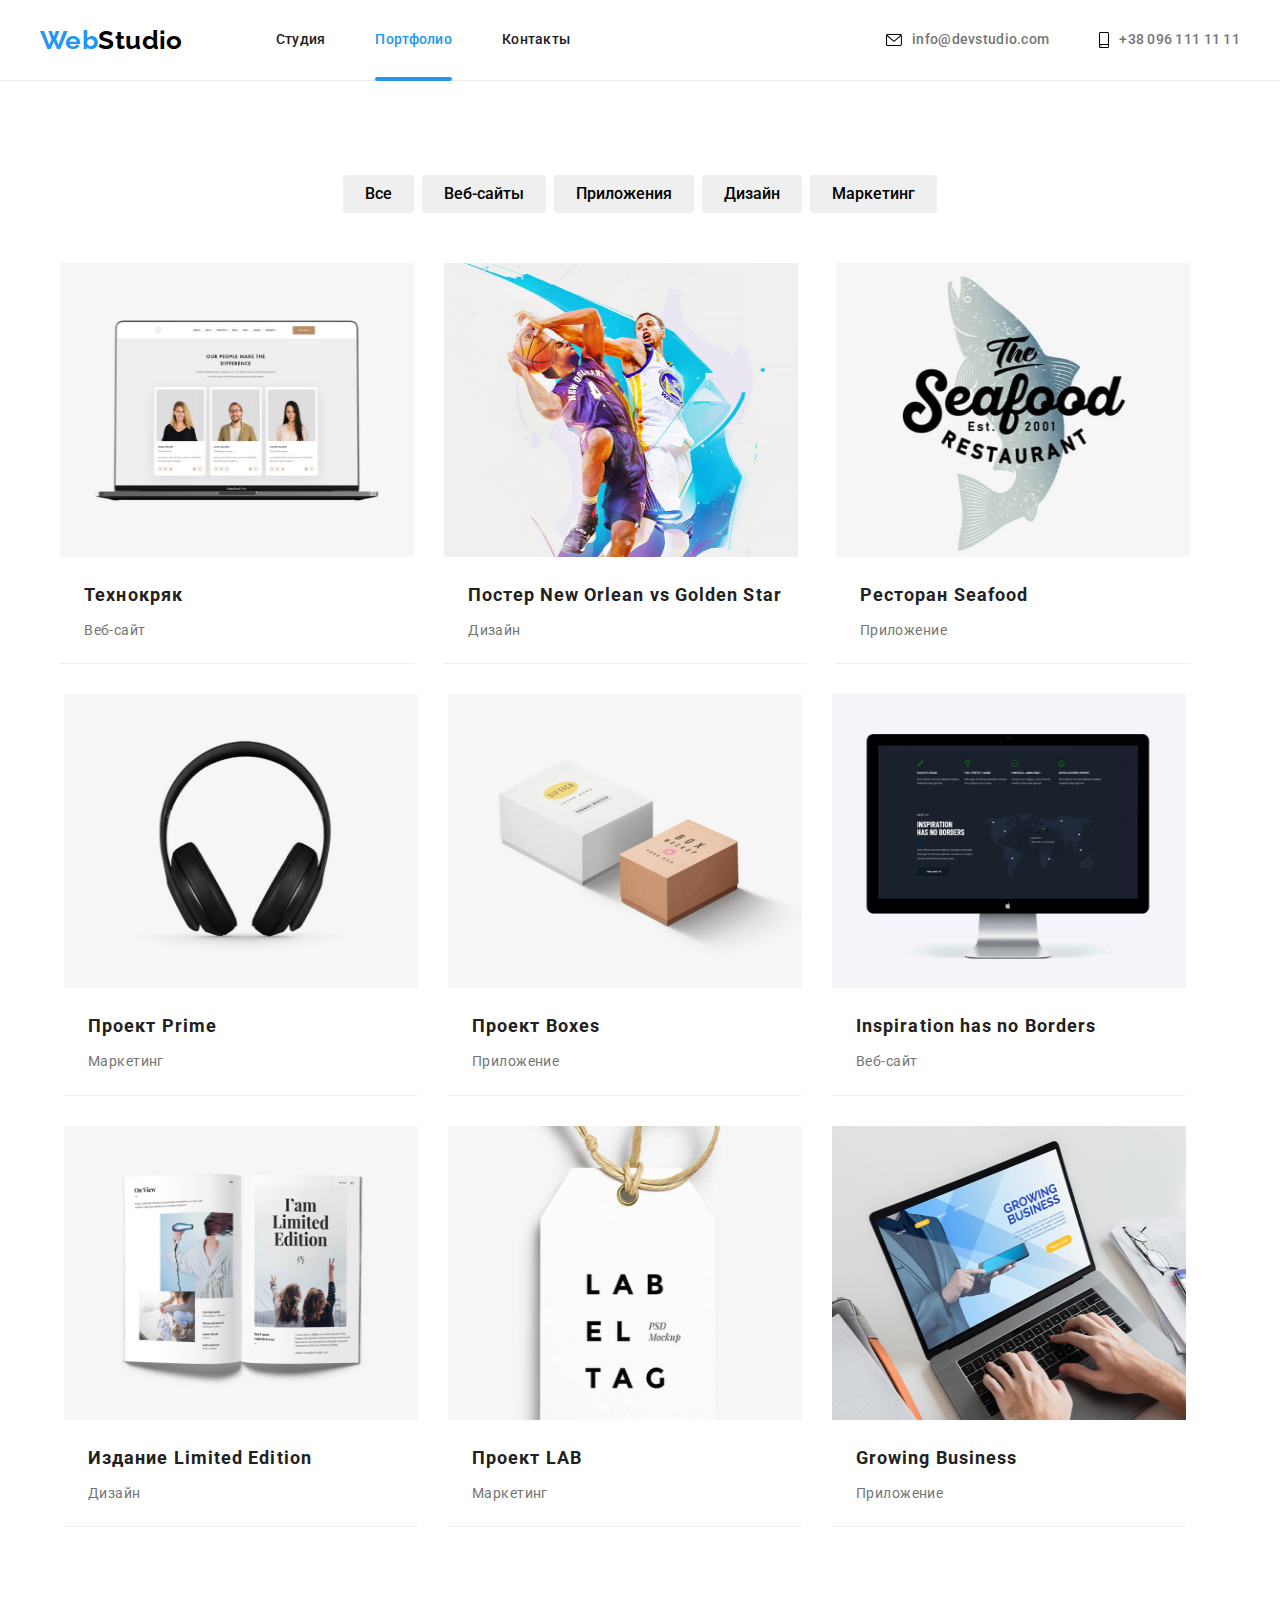
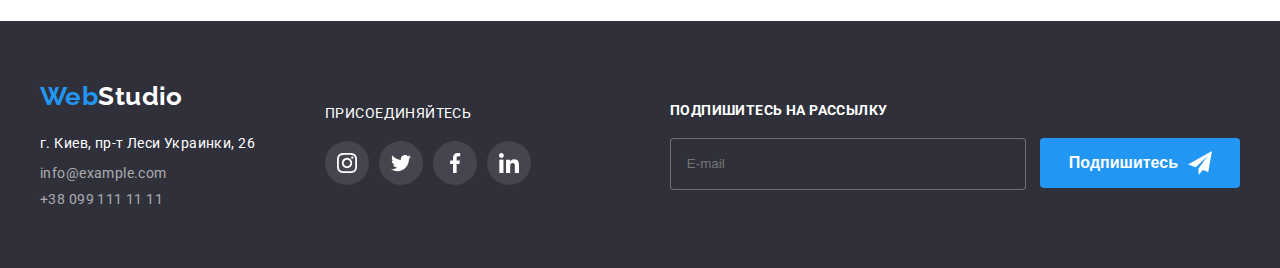
==== commit 99e14b5e: "jkfdnl" ====
--- a/portfolio.html
+++ b/portfolio.html
@@ -33,8 +33,8 @@
             </button>
             <div class="menu" data-menu>
                 <ul class="menu-nav">
-                    <li class="menu-nav__item "><a href="./index.html" class="menu-nav__active">Студия</a></li>
-                    <li class="menu-nav__item"><a href="./portfolio.html" class="menu-nav__link">Портфолио</a></li>
+                    <li class="menu-nav__item "><a href="./index.html" class="menu-nav__link">Студия</a></li>
+                    <li class="menu-nav__item"><a href="./portfolio.html" class="menu-nav__active">Портфолио</a></li>
                     <li class="menu-nav__item"><a href="/" class="menu-nav__link">Контакты</a></li>
                 </ul>
                 <ul class="menu-auth">
@@ -108,7 +108,13 @@
             <li class="projects__item">
                 <a href="#" class="market">
                     <div class="card">
-                        <img class="market__image" lang="en" src="./images/notebook.jpg" alt="notebook" width="370">
+                        <img 
+                        class="market__image" 
+                        lang="en" 
+                        srcset="./images/port-box-1x1.jpg x1, ./images/port-box-1x2 x2"
+                        src="./images/port-box-1x1.jpg" 
+                        alt="notebook" 
+                        width="370">
                             <div class="card__overlay">
                                 <p class="card__title">Ресурс предлагает комплексные предложения с разным уровнем функционала и сервисов. Все это
                                     позволит посетителю получить исчерпывающие сведения о компании или частном лице.
@@ -124,7 +130,13 @@
             <li class="projects__item">
                 <a href="#" class="market">
                     <div class="card">
-                        <img class="market__image" lang="en" src="./images/basketball.jpg" alt="basketball" width="370">
+                        <img 
+                        class="market__image" 
+                        lang="en" 
+                        srcset="./images/port-box-2-370.jpg x1, ./images/port-box-2-740 x2"
+                        src="./images/port-box-2-370.jpg" 
+                        alt="notebook" 
+                        width="370">
                             <div class="card__overlay">
                                 <p class="card__title">Ресурс предлагает комплексные предложения с разным уровнем функционала и сервисов. Все
                                     это
@@ -141,7 +153,13 @@
             <li class="projects__item">
                 <a href="#" class="market">
                     <div class="card">
-                        <img class="market__image" lang="en" src="./images/fish.jpg" alt="restaurant" width="370">
+                        <img 
+                        class="market__image" 
+                        lang="en" 
+                        srcset="./images/port-box-3-370.jpg x1, ./images/port-box-3-740 x2"
+                        src="./images/port-box-3-370.jpg" 
+                        alt="notebook" 
+                        width="370">
                         <div class="card__overlay">
                             <p class="card__title">Ресурс предлагает комплексные предложения с разным уровнем функционала и сервисов. Все
                                 это
@@ -158,7 +176,13 @@
             <li class="projects__item">
                 <a href="#" class="market">
                     <div class="card">
-                        <img class="market__image" lang="en" src="./images/headphones.jpg" alt="headphones" width="370">
+                        <img 
+                        class="market__image" 
+                        lang="en" 
+                        srcset="./images/port-box-4-370.jpg x1, ./images/port-box-4-740 x2"
+                        src="./images/port-box-4-370.jpg" 
+                        alt="notebook" 
+                        width="370">
                         <div class="card__overlay">
                             <p class="card__title">Ресурс предлагает комплексные предложения с разным уровнем функционала и сервисов. Все
                                 это
@@ -175,7 +199,13 @@
             <li class="projects__item">
                 <a href="#" class="market">
                     <div class="card">
-                        <img class="market__image" lang="en" src="./images/boxes.jpg" alt="boxes" width="370">
+                        <img 
+                        class="market__image" 
+                        lang="en" 
+                        srcset="./images/port-box-5-370.jpg x1, ./images/port-box-5-740 x2"
+                        src="./images/port-box-5-370.jpg" 
+                        alt="notebook" 
+                        width="370">
                         <div class="card__overlay">
                             <p class="card__title">Ресурс предлагает комплексные предложения с разным уровнем функционала и сервисов. Все
                                 это
@@ -192,7 +222,13 @@
             <li class="projects__item">
                 <a href="#" class="market">
                     <div class="card">
-                        <img class="market__image" lang="en" src="./images/monitor.jpg" alt="monitor" width="370">
+                        <img 
+                        class="market__image" 
+                        lang="en" 
+                        srcset="./images/port-box-6-370.jpg x1, ./images/port-box-6-740 x2"
+                        src="./images/port-box-6-370.jpg" 
+                        alt="notebook" 
+                        width="370">
                         <div class="card__overlay">
                             <p class="card__title">Ресурс предлагает комплексные предложения с разным уровнем функционала и сервисов. Все
                                 это
@@ -209,7 +245,13 @@
             <li class="projects__item">
                 <a href="#" class="market">
                     <div class="card">
-                        <img class="market__image" lang="en" src="./images/book.jpg" alt="book" width="370">
+                        <img 
+                        class="market__image" 
+                        lang="en" 
+                        srcset="./images/port-box-7-370.jpg x1, ./images/port-box-7-740 x2"
+                        src="./images/port-box-7-370.jpg" 
+                        alt="notebook" 
+                        width="370">
                         <div class="card__overlay">
                             <p class="card__title">Ресурс предлагает комплексные предложения с разным уровнем функционала и сервисов. Все
                                 это
@@ -226,7 +268,13 @@
             <li class="projects__item">
                 <a href="#" class="market">
                     <div class="card">
-                        <img class="market__image" lang="en" src="./images/labeltag.jpg" alt="labeltag" width="370">
+                        <img 
+                        class="market__image" 
+                        lang="en" 
+                        srcset="./images/port-box-8-370.jpg x1, ./images/port-box-8-740 x2"
+                        src="./images/port-box-8-370.jpg" 
+                        alt="notebook" 
+                        width="370">
                         <div class="card__overlay">
                             <p class="card__title">Ресурс предлагает комплексные предложения с разным уровнем функционала и сервисов. Все
                                 это
@@ -243,7 +291,13 @@
             <li class="projects__item">
                 <a href="#" class="market">
                     <div class="card">
-                        <img class="market__image" lang="en" src="./images/growing_business.jpg" alt="notebook_whith_presentation" width="370">
+                        <img 
+                        class="market__image" 
+                        lang="en" 
+                        srcset="./images/port-box-9-370.jpg x1, ./images/port-box-9-740 x2"
+                        src="./images/port-box-9-370.jpg" 
+                        alt="notebook" 
+                        width="370">
                         <div class="card__overlay">
                             <p class="card__title">Ресурс предлагает комплексные предложения с разным уровнем функционала и сервисов. Все
                                 это
--- a/css/main.min.css
+++ b/css/main.min.css
@@ -1,2 +1,2 @@
-body{margin:0;font-family:'Roboto', Raleway, sans-serif;background-color:#fff;letter-spacing:0.03em;font-size:14px;color:#212121}.container{padding-left:15px;padding-right:15px;margin-left:auto;margin-right:auto}@media screen and (min-width: 480px){.container{width:480px}}@media screen and (min-width: 768px){.container{width:768px}}@media screen and (min-width: 1200px){.container{width:1200px}}.visually-hiden{position:absolute;width:1px;height:1px;margin:-1px;border:0;padding:0;white-space:nowrap;-webkit-clip-path:inset(100%);clip-path:inset(100%);clip:rect(0 0 0 0);overflow:hidden}.site-nav__item,.studio__list,.soc-list{padding:0;margin:0;list-style-type:none}.header{border-bottom:1px solid #ececec}@media screen and (min-width: 768px){.main-nav{display:-webkit-box;display:-ms-flexbox;display:flex}}.main-nav-list{position:relative;display:-webkit-box;display:-ms-flexbox;display:flex;-webkit-box-align:center;-ms-flex-align:center;align-items:center}@media screen and (max-width: 767px){.main-nav-list{-webkit-box-pack:justify;-ms-flex-pack:justify;justify-content:space-between}}.header-list-contacts{color:#000}.site-nav{padding-left:0}@media screen and (min-width: 768px){.site-nav{display:-webkit-box;display:-ms-flexbox;display:flex;margin:0}}@media screen and (min-width: 768px){.site-nav__item:first-child{margin-left:88px}}@media screen and (min-width: 1200px){.site-nav__item:first-child{margin-left:93px}}.site-nav__item:not(:last-child){margin-right:50px}@media screen and (max-width: 767px){.mobile-version{display:none}}.header-link-now{position:relative;text-decoration:none;color:#2196f3;line-height:1.14;font-weight:500;letter-spacing:0.02em}@media screen and (min-width: 768px){.header-link-now{display:block;padding:32px 0 32px 0}}.header-link-now:active,.header-link-now:visited{text-decoration:none}@media screen and (min-width: 768px){.header-link-now::after{content:'';position:absolute;display:block;bottom:-1px;width:100%;height:4px;border-radius:2px;background-color:#2196f3}}.header-navigation-link{color:#212121;line-height:1.14;font-weight:500;text-decoration:none;letter-spacing:0.02em;-webkit-transition:color 250ms cubic-bezier(0.4, 0, 0.2, 1);transition:color 250ms cubic-bezier(0.4, 0, 0.2, 1)}@media screen and (min-width: 768px){.header-navigation-link{display:block;padding:32px 0}}.header-navigation-link:active,.header-navigation-link:visited{text-decoration:none}.header-navigation-link:hover,.header-navigation-link:focus{color:#2196f3}.auth-nav{display:-webkit-box;display:-ms-flexbox;display:flex;-webkit-box-align:center;-ms-flex-align:center;align-items:center;-webkit-box-pack:center;-ms-flex-pack:center;justify-content:center;margin:0;padding-left:0;margin-left:auto;list-style-type:none}@media screen and (max-width: 767px){.auth-nav{display:none}}@media screen and (max-width: 1199px){.auth-nav{-webkit-box-orient:vertical;-webkit-box-direction:normal;-ms-flex-direction:column;flex-direction:column;-webkit-box-align:start;-ms-flex-align:start;align-items:flex-start}}@media screen and (min-width: 1200px){.auth-nav .item:not(:first-child){margin-left:50px}}@media screen and (max-width: 1199px){.auth-nav .item:not(:last-child){margin-bottom:10px}}.header-contacts{display:-webkit-box;display:-ms-flexbox;display:flex;-webkit-box-align:center;-ms-flex-align:center;align-items:center;-webkit-box-pack:center;-ms-flex-pack:center;justify-content:center;line-height:1.14;font-weight:500;font-style:normal;letter-spacing:0.02em;color:#757575;text-decoration:none;-webkit-transition:color 250ms cubic-bezier(0.4, 0, 0.2, 1),fill 250ms cubic-bezier(0.4, 0, 0.2, 1);transition:color 250ms cubic-bezier(0.4, 0, 0.2, 1),fill 250ms cubic-bezier(0.4, 0, 0.2, 1)}.header-contacts:active,.header-contacts:visited{text-decoration:none}.header-contacts:hover{color:#2196f3;fill:currentColor}@media screen and (min-width: 1200px){.header-contacts{padding:32px 0}}.mail,.phone{margin-right:10px}.logo{color:#2196f3}.link-logo{font-family:'Raleway';font-size:26px;line-height:1.19;font-weight:700;color:#000;text-decoration:none}.link-logo:hover,.link-logo:active{text-decoration:none}@media screen and (max-width: 768px){.link-logo{display:block;padding:16px 0 16px 15px}}.hero{background-image:-webkit-gradient(linear, left top, right top, from(rgba(47,48,58,0.4)), to(rgba(47,48,58,0.4))),url(../images/hero-bg.jpg);background-image:linear-gradient(to right, rgba(47,48,58,0.4), rgba(47,48,58,0.4)),url(../images/hero-bg.jpg);background-repeat:no-repeat;background-size:cover;background-color:#2F303A;text-align:center;margin:0 auto}@media screen and (max-width: 1199px){.hero{padding-top:118px;padding-bottom:118px}}@media screen and (min-width: 1200px){.hero{padding-top:200px;padding-bottom:200px;max-width:1600px}}.hero-title{text-align:center;margin:0 auto;text-transform:uppercase;font-weight:900;color:#fff;letter-spacing:0.06em}@media screen and (max-width: 1199px){.hero-title{max-width:360px;font-size:26px;line-height:1.61;margin-bottom:30px}}@media screen and (min-width: 1200px){.hero-title{max-width:696px;font-size:44px;line-height:1.36;margin-bottom:40px}}.hero-button{text-align:center;border:0;border-radius:4px;background-color:#2196f3;color:#fff;padding:10px 32px;font-family:'Roboto';font-size:16px;line-height:1.9;font-weight:700;letter-spacing:0.06em;cursor:pointer}@media screen and (max-width: 1199px){.info{padding-top:60px;padding-bottom:60px}}@media screen and (min-width: 1200px){.info{padding-top:94px;padding-bottom:94px}}.info__list{display:-webkit-box;display:-ms-flexbox;display:flex;list-style-type:none;padding-left:0;margin:0}@media screen and (max-width: 767px){.info__list{-webkit-box-orient:vertical;-webkit-box-direction:normal;-ms-flex-direction:column;flex-direction:column}}@media screen and (min-width: 768px){.info__list{-ms-flex-wrap:wrap;flex-wrap:wrap}}@media screen and (max-width: 767px){.info__item:not(:last-child){margin-bottom:30px}}@media screen and (min-width: 768px) and (max-width: 1199px){.info__item:nth-child(2n+1){margin-right:30px}}@media screen and (min-width: 768px){.info__item{max-width:354px}}@media screen and (min-width: 1200px){.info__item{max-width:270px}}@media screen and (min-width: 1200px){.info__item:not(:first-child){margin-left:30px}}.info-picture{height:120px;display:-webkit-box;display:-ms-flexbox;display:flex;-webkit-box-align:center;-ms-flex-align:center;align-items:center;-webkit-box-pack:center;-ms-flex-pack:center;justify-content:center;background-color:#f5f4fa;border-radius:4px}@media screen and (min-width: 480px){.info-picture{width:450px}}@media screen and (min-width: 768px){.info-picture{width:354px}}@media screen and (min-width: 1200px){.info-picture{width:270px}}.info__point{text-transform:uppercase;font-size:14px;font-weight:700;line-height:1.14;margin:30px 0 10px 0}@media screen and (max-width: 767px){.info__point{text-align:center}}.info__description{margin:0;line-height:1.71;color:#757575}.studio{padding-bottom:94px}@media screen and (max-width: 1199px){.studio{display:none}}.studio__title{margin:0;text-align:center;margin-bottom:50px;font-size:36px;line-height:1.16;font-weight:700}.studio__list{margin:0;display:-webkit-box;display:-ms-flexbox;display:flex;padding-left:0;-webkit-box-pack:justify;-ms-flex-pack:justify;justify-content:space-between}.job-card{position:relative}.job-card__image{display:block;width:100%;height:auto}.job-card__title{font-weight:700;font-size:14px;padding-top:27px;margin:0;padding-top:0;color:#fff;text-transform:uppercase}.job-card__overlay{position:absolute;display:-webkit-box;display:-ms-flexbox;display:flex;-webkit-box-pack:center;-ms-flex-pack:center;justify-content:center;-webkit-box-align:center;-ms-flex-align:center;align-items:center;width:100%;height:70px;bottom:0;left:0;background-color:rgba(48,48,58,0.8)}.team{background-color:#f5f4fa}@media screen and (min-width: 480px) and (max-width: 767px){.team{padding-top:60px;padding-bottom:60px;width:510px}}@media screen and (min-width: 768px) and (max-width: 1199px){.team{width:798px;padding-top:60px;padding-bottom:60px}}@media screen and (min-width: 1200px){.team{padding-top:94px;padding-bottom:94px}}.team__title{text-align:center;margin:0;font-weight:700}@media screen and (max-width: 1199px){.team__title{font-size:28px;line-height:1.14;margin-bottom:30px}}@media screen and (min-width: 1200px){.team__title{font-size:32px;line-height:1.16;margin-bottom:50px}}.team__list{margin:0;padding-left:0;list-style-type:none;display:-webkit-box;display:-ms-flexbox;display:flex}@media screen and (max-width: 479px){.team__list{width:auto}}@media screen and (max-width: 767px){.team__list{-webkit-box-orient:vertical;-webkit-box-direction:normal;-ms-flex-direction:column;flex-direction:column}}@media screen and (min-width: 768px) and (max-width: 1199px){.team__list{-ms-flex-wrap:wrap;flex-wrap:wrap}}.team__item{background-color:#fff;-webkit-box-shadow:0px 1px 3px rgba(0,0,0,0.12),0px 1px 1px rgba(0,0,0,0.14),0px 2px 1px rgba(0,0,0,0.2);box-shadow:0px 1px 3px rgba(0,0,0,0.12),0px 1px 1px rgba(0,0,0,0.14),0px 2px 1px rgba(0,0,0,0.2);border-radius:0px 0px 4px 4px}@media screen and (min-width: 480px) and (max-width: 767px){.team__item:not(:last-child){margin-bottom:30px}}@media screen and (min-width: 768px) and (max-width: 1199px){.team__item:nth-child(2n+1){margin-right:30px}}@media screen and (min-width: 768px) and (max-width: 1199px){.team__item:nth-child(-n+2){margin-bottom:30px}}@media screen and (min-width: 1200px){.team__item:not(:first-child){margin-left:30px}}.team__image{display:block;height:auto}@media screen and (max-width: 767px){.team__image{width:100%}}@media screen and (min-width: 768px){.team__image{width:354px}}@media screen and (min-width: 1200px){.team__image{width:270px}}.team__name{margin:0;padding-top:30px;padding-bottom:10px;text-align:center;font-weight:500;font-size:16px;line-height:1.19}.team__position{margin:0;padding-bottom:30px;text-align:center;font-size:16px;line-height:1.9;color:#757575}.soc-list{-webkit-box-shadow:0;box-shadow:0;display:-webkit-box;display:-ms-flexbox;display:flex;-webkit-box-align:center;-ms-flex-align:center;align-items:center;-webkit-box-pack:center;-ms-flex-pack:center;justify-content:center;margin-bottom:30px}.soc-list__item:not(:first-child){margin-left:10px}.soc-list__link{height:44px;width:44px;background-color:#fff;border-radius:50%;display:-webkit-box;display:-ms-flexbox;display:flex;-webkit-box-align:center;-ms-flex-align:center;align-items:center;-webkit-box-pack:center;-ms-flex-pack:center;justify-content:center;fill:#afb1b8;-webkit-transition:background-color 250ms cubic-bezier(0.4, 0, 0.2, 1),fill 250ms cubic-bezier(0.4, 0, 0.2, 1);transition:background-color 250ms cubic-bezier(0.4, 0, 0.2, 1),fill 250ms cubic-bezier(0.4, 0, 0.2, 1)}.soc-list__link:hover{fill:#fff;background-color:#2196f3}@media screen and (max-width: 1199px){.clients{padding-top:60px;padding-bottom:60px}}@media screen and (min-width: 1200px){.clients{padding-top:94px;padding-bottom:94px}}.clients__title{margin:0;font-weight:700;letter-spacing:0.06em;text-align:center}@media screen and (max-width: 1199px){.clients__title{font-size:28px;line-height:1.14;margin-bottom:30px}}@media screen and (min-width: 1200px){.clients__title{font-size:36px;line-height:1.16;margin-bottom:50px}}.clients-list{display:-webkit-box;display:-ms-flexbox;display:flex;list-style-type:none;margin:0;padding-left:0}@media screen and (max-width: 767px){.clients-list{-ms-flex-wrap:wrap;flex-wrap:wrap;-webkit-box-pack:center;-ms-flex-pack:center;justify-content:center}}@media screen and (max-width: 1199px){.clients-list{-ms-flex-wrap:wrap;flex-wrap:wrap}}.clients-list__item{background-color:#fff}@media screen and (max-width: 767px){.clients-list__item{width:calc((100% - 2 * 30px) /2);margin-left:15px;margin-right:15px}}@media screen and (max-width: 767px){.clients-list__item:nth-child(-n+4){margin-bottom:30px}}@media screen and (min-width: 768px) and (max-width: 1199px){.clients-list__item:nth-child(-n+3){margin-bottom:30px}}@media screen and (min-width: 768px) and (max-width: 1199px){.clients-list__item{width:calc((100% - 3 * 30px) / 3);margin-left:15px;margin-right:15px}}@media screen and (min-width: 1200px){.clients-list__item:not(:first-child){margin-left:30px}}.clients-list__link{display:-webkit-box;display:-ms-flexbox;display:flex;-webkit-box-align:center;-ms-flex-align:center;align-items:center;-webkit-box-pack:center;-ms-flex-pack:center;justify-content:center;border:1px solid #afb1b8;border-radius:4px;-webkit-transition:border-color 250ms cubic-bezier(0.4, 0, 0.2, 1);transition:border-color 250ms cubic-bezier(0.4, 0, 0.2, 1);height:92px}.clients-list__link:hover{border-color:#2196f3}.clients-list__link:hover .clients-list__logo{fill:#2196f3}@media screen and (min-width: 1200px){.clients-list__link{width:170px}}.clients-list__logo{fill:#afb1b8;-webkit-transition:fill 250ms cubic-bezier(0.4, 0, 0.2, 1);transition:fill 250ms cubic-bezier(0.4, 0, 0.2, 1)}.footer{padding-top:60px;padding-bottom:60px;background-color:#2F303A}@media screen and (max-width: 767px){.footer{text-align:center}}.footer .container{display:-webkit-box;display:-ms-flexbox;display:flex}@media screen and (max-width: 767px){.footer .container{-webkit-box-orient:vertical;-webkit-box-direction:normal;-ms-flex-direction:column;flex-direction:column}}@media screen and (min-width: 768px){.footer .container{-ms-flex-wrap:wrap;flex-wrap:wrap}}@media screen and (min-width: 1200px){.footer .container{-webkit-box-pack:center;-ms-flex-pack:center;justify-content:center;-webkit-box-align:center;-ms-flex-align:center;align-items:center}}.footer-address-list{margin:0;padding:0;list-style:none}@media screen and (max-width: 1199px){.footer-address-list{display:-webkit-box;display:-ms-flexbox;display:flex;-webkit-box-orient:vertical;-webkit-box-direction:normal;-ms-flex-direction:column;flex-direction:column;-webkit-box-align:center;-ms-flex-align:center;align-items:center}}@media screen and (max-width: 1199px){.footer-address-list .item:not(:last-child){margin-bottom:8px}}@media screen and (min-width: 1200px){.footer-address-list .item:not(:last-child){margin-bottom:9px}}.footer-contacts{line-height:1.14;font-style:normal;color:rgba(255,255,255,0.6);text-decoration:none;-webkit-transition:color 250ms cubic-bezier(0.4, 0, 0.2, 1);transition:color 250ms cubic-bezier(0.4, 0, 0.2, 1)}.footer-contacts:visited,.footer-contacts:active{text-decoration:none}.footer-contacts:hover{color:#2196f3}.footer-city{line-height:1.71;font-style:normal;color:#fff}@media screen and (max-width: 767px){.join{margin-bottom:60px}}@media screen and (min-width: 768px) and (max-width: 1199px){.join{text-align:center;margin-left:165px}}@media screen and (min-width: 1200px){.join{margin-left:70px}}.join-title{text-transform:uppercase;margin-bottom:20px;color:#fff;margin-top:0}@media screen and (max-width: 767px){.join-title{text-align:center}}@media screen and (max-width: 767px){.foot{margin-bottom:60px}}@media screen and (min-width: 768px) and (max-width: 1199px){.foot{display:-webkit-box;display:-ms-flexbox;display:flex;-webkit-box-orient:vertical;-webkit-box-direction:normal;-ms-flex-direction:column;flex-direction:column;-webkit-box-align:center;-ms-flex-align:center;align-items:center;margin-left:76px}}.foot-soc{width:44px;height:44px;background-color:rgba(255,255,255,0.1);border-radius:50%;display:-webkit-box;display:-ms-flexbox;display:flex;-webkit-box-align:center;-ms-flex-align:center;align-items:center;-webkit-box-pack:center;-ms-flex-pack:center;justify-content:center;fill:#fff;-webkit-transition:background-color 250ms cubic-bezier(0.4, 0, 0.2, 1);transition:background-color 250ms cubic-bezier(0.4, 0, 0.2, 1)}.foot-soc:hover{background-color:#2196f3}.foot-soc-list{display:-webkit-box;display:-ms-flexbox;display:flex;-webkit-box-align:center;-ms-flex-align:center;align-items:center;-webkit-box-pack:center;-ms-flex-pack:center;justify-content:center;list-style-type:none;margin:0;padding-left:0}.foot-soc-list .item+.item{margin-left:10px}@media screen and (max-width: 767px){.mailing{text-align:center}}@media screen and (min-width: 768px) and (max-width: 1199px){.mailing{text-align:center;margin-left:166px;margin-top:60px}}@media screen and (min-width: 1200px){.mailing{margin-left:auto}}.footer-form-title{font-size:14px;font-weight:700;margin:0 0 20px 0;color:#fff;text-transform:uppercase}.footer-form{display:-webkit-box;display:-ms-flexbox;display:flex}@media screen and (max-width: 767px){.footer-form{-webkit-box-orient:vertical;-webkit-box-direction:normal;-ms-flex-direction:column;flex-direction:column;-webkit-box-align:center;-ms-flex-align:center;align-items:center}}@media screen and (min-width: 768px) and (max-width: 1199px){.footer-form{-webkit-box-orient:vertical;-webkit-box-direction:normal;-ms-flex-direction:column;flex-direction:column;-webkit-box-align:center;-ms-flex-align:center;align-items:center}}@media screen and (min-width: 1200px){.footer-form{-webkit-box-pack:center;-ms-flex-pack:center;justify-content:center;-webkit-box-align:center;-ms-flex-align:center;align-items:center}}.footer-form-field{height:50px}@media screen and (max-width: 479px){.footer-form-field{width:100%;margin-bottom:20px}}@media screen and (min-width: 480px) and (max-width: 1199px){.footer-form-field{width:465px;margin-bottom:20px}}@media screen and (min-width: 1200px){.footer-form-field{width:358px}}.footer-email{outline:none;border:1px solid rgba(255,255,255,0.3);background-color:#2F303A;border-radius:4px;width:90%;height:100%;line-height:1.25;color:#fff;padding-left:16px;padding-right:16px;padding-top:0;padding-bottom:0}.footer-button{display:-webkit-box;display:-ms-flexbox;display:flex;-webkit-box-pack:center;-ms-flex-pack:center;justify-content:center;-webkit-box-align:center;-ms-flex-align:center;align-items:center;cursor:pointer;padding:0;border:0;background-color:#2196f3;border-radius:4px;color:#fff;line-height:1.875;font-weight:700;font-size:16px;padding:10px 28px 10px 29px}@media screen and (min-width: 1200px){.footer-button{margin-left:12px}}.footer-button-img{margin-left:10px}.footer-link-logo{display:block;margin-bottom:20px;font-family:'Raleway';font-weight:700;color:#fff;text-decoration:none}@media screen and (max-width: 1199px){.footer-link-logo{font-size:24px;line-height:1.375}}@media screen and (min-width: 1200px){.footer-link-logo{font-size:26px;line-height:1.19}}.footer-link-logo:hover,.footer-link-logo:active{text-decoration:none}@media screen and (max-width: 1199px){.filter-section{padding-top:60px;padding-bottom:60px}}@media screen and (min-width: 1200px){.filter-section{padding-top:94px;padding-bottom:94px}}.filter{display:-webkit-box;display:-ms-flexbox;display:flex;margin:0;padding-left:0;list-style-type:none}@media screen and (max-width: 767px){.filter{-ms-flex-wrap:wrap;flex-wrap:wrap;margin-bottom:30px}}@media screen and (min-width: 768px) and (max-width: 1199px){.filter{-webkit-box-pack:center;-ms-flex-pack:center;justify-content:center;margin-bottom:40px}}@media screen and (min-width: 1200px){.filter{-webkit-box-pack:center;-ms-flex-pack:center;justify-content:center;margin-bottom:50px}}@media screen and (min-width: 480px) and (max-width: 767px){.filter__item:nth-child(3){margin-right:50px}}@media screen and (max-width: 767px){.filter__item:nth-child(n+3){margin-bottom:15px}}.filter__item:not(:first-child){margin-left:8px}.filter__button{padding:6px 22px;cursor:pointer;font-family:'Roboto';font-size:16px;font-weight:500;line-height:1.6;border-radius:4px;border:0;-webkit-transition:background-color 250ms cubic-bezier(0.4, 0, 0.2, 1),color 250ms cubic-bezier(0.4, 0, 0.2, 1),-webkit-box-shadow 250ms cubic-bezier(0.4, 0, 0.2, 1);transition:background-color 250ms cubic-bezier(0.4, 0, 0.2, 1),color 250ms cubic-bezier(0.4, 0, 0.2, 1),-webkit-box-shadow 250ms cubic-bezier(0.4, 0, 0.2, 1);transition:box-shadow 250ms cubic-bezier(0.4, 0, 0.2, 1),background-color 250ms cubic-bezier(0.4, 0, 0.2, 1),color 250ms cubic-bezier(0.4, 0, 0.2, 1);transition:box-shadow 250ms cubic-bezier(0.4, 0, 0.2, 1),background-color 250ms cubic-bezier(0.4, 0, 0.2, 1),color 250ms cubic-bezier(0.4, 0, 0.2, 1),-webkit-box-shadow 250ms cubic-bezier(0.4, 0, 0.2, 1)}.filter__button:hover,.filter__button:focus{background-color:#2196f3;color:#fff;-webkit-box-shadow:0px 3px 1px rgba(0,0,0,0.1),0px 1px 2px rgba(0,0,0,0.08),0px 2px 2px rgba(0,0,0,0.12);box-shadow:0px 3px 1px rgba(0,0,0,0.1),0px 1px 2px rgba(0,0,0,0.08),0px 2px 2px rgba(0,0,0,0.12)}.projects{display:-webkit-box;display:-ms-flexbox;display:flex;margin:0;padding-left:0}@media screen and (max-width: 767px){.projects{-webkit-box-orient:vertical;-webkit-box-direction:normal;-ms-flex-direction:column;flex-direction:column}}@media screen and (min-width: 768px){.projects{-webkit-box-align:center;-ms-flex-align:center;align-items:center;-webkit-box-pack:center;-ms-flex-pack:center;justify-content:center;-ms-flex-wrap:wrap;flex-wrap:wrap}}.projects__item{list-style-type:none;border-bottom:1px solid #eeeeee}@media screen and (max-width: 1199px){.projects__item:not(:last-child){margin-bottom:30px}}@media screen and (min-width: 768px) and (max-width: 1199px){.projects__item:nth-child(2n+1){margin-right:30px}}@media screen and (min-width: 1200px){.projects__item{margin-right:30px}}@media screen and (min-width: 1200px){.projects__item:nth-child(-n+6){margin-bottom:30px}}.market{display:block;width:100%;height:100%;color:#212121;text-decoration:none;-webkit-transition:-webkit-box-shadow 250ms cubic-bezier(0.4, 0, 0.2, 1);transition:-webkit-box-shadow 250ms cubic-bezier(0.4, 0, 0.2, 1);transition:box-shadow 250ms cubic-bezier(0.4, 0, 0.2, 1);transition:box-shadow 250ms cubic-bezier(0.4, 0, 0.2, 1), -webkit-box-shadow 250ms cubic-bezier(0.4, 0, 0.2, 1)}.market:active,.market:visited{text-decoration:none}.market:hover{-webkit-box-shadow:0px 1px 1px rgba(0,0,0,0.12),0px 4px 4px rgba(0,0,0,0.06),1px 4px 6px rgba(0,0,0,0.16);box-shadow:0px 1px 1px rgba(0,0,0,0.12),0px 4px 4px rgba(0,0,0,0.06),1px 4px 6px rgba(0,0,0,0.16);-webkit-transform:translateX(0);transform:translateX(0)}.market:hover .card__overlay{-webkit-transform:translate(0);transform:translate(0)}.market__image{display:block;width:100%;height:100%}@media screen and (min-width: 768px){.market__image{width:354px}}.market__list{padding:20px 24px}.market__title{margin:0 0 4px 0;font-size:18px;line-height:2;font-weight:700;letter-spacing:0.06em}@media screen and (min-width: 768px) and (max-width: 1199px){.market__title{max-width:354px}}.market__description{margin:0;color:#757575;font-size:16;line-height:1.9;letter-spacing:0.03em}.card{position:relative;width:100%;height:294px;overflow:hidden}.card__overlay{position:absolute;top:1px;height:294px;background-color:rgba(33,150,243,0.9);-webkit-transform:translatey(100%);transform:translatey(100%);-webkit-transition:-webkit-transform 250ms cubic-bezier(0.4, 0, 0.2, 1);transition:-webkit-transform 250ms cubic-bezier(0.4, 0, 0.2, 1);transition:transform 250ms cubic-bezier(0.4, 0, 0.2, 1);transition:transform 250ms cubic-bezier(0.4, 0, 0.2, 1), -webkit-transform 250ms cubic-bezier(0.4, 0, 0.2, 1)}@media screen and (min-width: 768px) and (max-width: 1199px){.card__overlay{max-width:354px}}@media screen and (min-width: 1200px){.card__overlay{max-width:370px}}.card__title{font-size:18px;line-height:1.55;margin:0;padding:63px 24px;color:#fff}.menu{display:none;position:fixed;top:0;left:-20px;width:100%;height:100%;background-color:#fff;padding:20px;-webkit-box-shadow:0px 4px 8px rgba(0,0,0,0.04),0px 2px 4px rgba(0,0,0,0.08),0px 1px 3px rgba(0,0,0,0.16);box-shadow:0px 4px 8px rgba(0,0,0,0.04),0px 2px 4px rgba(0,0,0,0.08),0px 1px 3px rgba(0,0,0,0.16)}@media screen and (max-width: 767px){.menu{display:none}}@media screen and (min-width: 768px){.menu{display:none}}.menu.is-open{display:block}.menu-button{display:inline-block;margin:0;padding:0;border:0;background-color:transparent;z-index:999}@media screen and (min-width: 768px){.menu-button{display:none}}.menu-button .icon-cross{display:none}.menu-button.is-open .icon-cross{display:block}.menu-button.is-open .icon-menu{display:none}.menu-nav{list-style:none;padding-left:0;margin:0;margin-left:40px}.menu-nav__link{color:#212121;line-height:1.15;font-size:40px;font-weight:500;text-decoration:none;letter-spacing:0.02em;-webkit-transition:color 250ms cubic-bezier(0.4, 0, 0.2, 1);transition:color 250ms cubic-bezier(0.4, 0, 0.2, 1)}.menu-nav__link:active,.menu-nav__link:visited{text-decoration:none}.menu-nav__link:hover,.menu-nav__link:focus{color:#2196f3}.menu-nav__active{font-size:40px;line-height:1.15;font-weight:500;text-decoration:none;color:#2196f3}.menu-nav__item:not(:last-child){margin-bottom:32px}.menu-auth{padding-left:0;margin:0;list-style-type:none;margin-top:302px;margin-left:40px}.menu-auth__item{margin-bottom:32px}.menu-auth__link{color:#757575;line-height:1.15;font-size:24px;font-weight:500;text-decoration:none;letter-spacing:0.02em;-webkit-transition:color 250ms cubic-bezier(0.4, 0, 0.2, 1);transition:color 250ms cubic-bezier(0.4, 0, 0.2, 1)}.menu-auth__link:active,.menu-auth__link:visited{text-decoration:none}.menu-auth__link:hover,.menu-auth__link:focus{color:#2196f3}.menu-soc{display:-webkit-box;display:-ms-flexbox;display:flex;list-style-type:none;margin:0;padding-left:0;padding-top:32px;padding-bottom:48px;margin-left:40px}.menu-soc__item{padding-right:10px}.menu-soc__item:not(:last-child){border-right:1px solid rgba(33,33,33,0.2)}.menu-soc__item:not(:first-child){margin-left:10px}.menu-soc__link{-webkit-text-decoration:0;text-decoration:0;font-weight:500;font-size:18px;line-height:1.22;color:#2196f3}.backdrop{position:fixed;top:0;left:0;width:100%;height:100%;background-color:rgba(0,0,0,0.2);z-index:9999;-webkit-transition:opacity 250ms cubic-bezier(0.4, 0, 0.2, 1);transition:opacity 250ms cubic-bezier(0.4, 0, 0.2, 1)}.backdrop.is-hidden{opacity:0;pointer-events:none}.modal{position:absolute;top:50%;left:50%;z-index:1;-webkit-box-sizing:border-box;box-sizing:border-box;border-radius:4px;-webkit-transform:translate(-50%, -50%);transform:translate(-50%, -50%);-webkit-box-shadow:0px 2px 1px 0px rgba(0,0,0,0.2),0px 1px 1px 0px rgba(0,0,0,0.14),0px 1px 3px 0px rgba(0,0,0,0.12);box-shadow:0px 2px 1px 0px rgba(0,0,0,0.2),0px 1px 1px 0px rgba(0,0,0,0.14),0px 1px 3px 0px rgba(0,0,0,0.12);background-color:#fff;padding:40px;text-align:center}@media screen and (min-width: 480px) and (max-width: 1199px){.modal{width:450px;height:609px}}@media screen and (min-width: 1200px){.modal{width:528px;height:581px}}.modal-close{position:absolute;top:8px;right:8px;display:-webkit-box;display:-ms-flexbox;display:flex;-webkit-box-align:center;-ms-flex-align:center;align-items:center;-webkit-box-pack:center;-ms-flex-pack:center;justify-content:center;background-color:#fff;width:30px;height:30px;border-radius:50%;border:1px solid rgba(0,0,0,0.1);cursor:pointer}.form{display:block}.form__title{font-size:18px;font-weight:700;margin:0;margin-bottom:12px}.form__field{position:relative;margin-bottom:10px;display:-webkit-box;display:-ms-flexbox;display:flex;-webkit-box-orient:vertical;-webkit-box-direction:normal;-ms-flex-direction:column;flex-direction:column;-webkit-box-align:start;-ms-flex-align:start;align-items:flex-start}.form__label{color:#757575;font-size:12px;font-weight:400;margin-bottom:4px;line-height:1.16}.form__input{-webkit-box-sizing:border-box;box-sizing:border-box;display:block;outline:none;border:1px solid;border-color:rgba(33,33,33,0.2);border-radius:4px;-webkit-transition:border-color 250ms cubic-bezier(0.4, 0, 0.2, 1);transition:border-color 250ms cubic-bezier(0.4, 0, 0.2, 1);width:100%;margin:0;padding:11px 0 11px 40px}.form__input:focus{border-color:#2196f3}.form__input:focus+.form__img{fill:#2196f3}.form__img{position:absolute;top:28px;left:15px;-webkit-transition:fill 250ms cubic-bezier(0.4, 0, 0.2, 1);transition:fill 250ms cubic-bezier(0.4, 0, 0.2, 1)}.comment__field{display:-webkit-box;display:-ms-flexbox;display:flex;-ms-flex-wrap:wrap;flex-wrap:wrap;-webkit-box-orient:horizontal;-webkit-box-direction:normal;-ms-flex-direction:row;flex-direction:row;width:100%;height:100%;margin-bottom:20px}.comment__label{color:#757575;font-size:12px;font-weight:400;margin-bottom:4px;line-height:1.16}.comment__input{-webkit-box-sizing:border-box;box-sizing:border-box;outline:none;border:1px solid;border-color:rgba(33,33,33,0.2);border-radius:4px;width:100%;height:120px;margin:0;padding:12px 16px;resize:none;-webkit-transition:border-color 250ms cubic-bezier(0.4, 0, 0.2, 1);transition:border-color 250ms cubic-bezier(0.4, 0, 0.2, 1)}.comment__input:focus{border-color:#2196f3}.form-button{color:#fff;background-color:#2196f3;padding:10px 55px 10px 56px;border:0;border-radius:4px;margin-top:30px;font-size:16px;font-weight:700;line-height:1.875}.checkbox-label{display:-webkit-box;display:-ms-flexbox;display:flex;-webkit-box-align:center;-ms-flex-align:center;align-items:center;-webkit-box-pack:center;-ms-flex-pack:center;justify-content:center;-webkit-appearance:none;-moz-appearance:none;appearance:none;margin:0}.checkbox-label__input{-webkit-appearance:none;-moz-appearance:none;appearance:none;margin:0}.checkbox-label__input:checked+.checkbox-label__icon{background-color:#2196f3;background-image:url(../images/check.svg);background-size:contain;background-origin:border-box;background-position:center;border-color:#2196f3}.checkbox-label__icon{display:inline-block;width:16px;height:15px;border:2px solid #000;border-radius:4px}@media screen and (min-width: 480px){.checkbox-label__icon{margin-right:8px}}@media screen and (min-width: 1200px){.checkbox-label__icon{margin-right:10px}}.checkbox-label__title{color:#757575}@media screen and (max-width: 1199px){.checkbox-label__title{font-size:12px;font-weight:400;line-height:1.16;letter-spacing:0.03em;margin-right:2px}}@media screen and (min-width: 1200px){.checkbox-label__title{font-size:14px;font-weight:400;line-height:1.71;margin-right:5px}}@media screen and (max-width: 1199px){.checkbox-label__link{font-size:12px;font-weight:400;line-height:1.16;letter-spacing:0.03em}}@media screen and (min-width: 1200px){.checkbox-label__link{font-size:14px;line-height:1.71;font-weight:400}}
+body{margin:0;font-family:'Roboto', Raleway, sans-serif;background-color:#fff;letter-spacing:0.03em;font-size:14px;color:#212121}.container{padding-left:15px;padding-right:15px;margin-left:auto;margin-right:auto}@media screen and (min-width: 480px){.container{width:480px}}@media screen and (min-width: 768px){.container{width:768px}}@media screen and (min-width: 1200px){.container{width:1200px}}.visually-hiden{position:absolute;width:1px;height:1px;margin:-1px;border:0;padding:0;white-space:nowrap;-webkit-clip-path:inset(100%);clip-path:inset(100%);clip:rect(0 0 0 0);overflow:hidden}.site-nav__item,.studio__list,.soc-list{padding:0;margin:0;list-style-type:none}.header{border-bottom:1px solid #ececec}@media screen and (min-width: 768px){.main-nav{display:-webkit-box;display:-ms-flexbox;display:flex}}.main-nav-list{position:relative;display:-webkit-box;display:-ms-flexbox;display:flex;-webkit-box-align:center;-ms-flex-align:center;align-items:center}@media screen and (max-width: 767px){.main-nav-list{-webkit-box-pack:justify;-ms-flex-pack:justify;justify-content:space-between}}.header-list-contacts{color:#000}.site-nav{padding-left:0}@media screen and (min-width: 768px){.site-nav{display:-webkit-box;display:-ms-flexbox;display:flex;margin:0}}@media screen and (min-width: 768px){.site-nav__item:first-child{margin-left:88px}}@media screen and (min-width: 1200px){.site-nav__item:first-child{margin-left:93px}}.site-nav__item:not(:last-child){margin-right:50px}@media screen and (max-width: 767px){.mobile-version{display:none}}.header-link-now{position:relative;text-decoration:none;color:#2196f3;line-height:1.14;font-weight:500;letter-spacing:0.02em}@media screen and (min-width: 768px){.header-link-now{display:block;padding:32px 0 32px 0}}.header-link-now:active,.header-link-now:visited{text-decoration:none}@media screen and (min-width: 768px){.header-link-now::after{content:'';position:absolute;display:block;bottom:-1px;width:100%;height:4px;border-radius:2px;background-color:#2196f3}}.header-navigation-link{color:#212121;line-height:1.14;font-weight:500;text-decoration:none;letter-spacing:0.02em;-webkit-transition:color 250ms cubic-bezier(0.4, 0, 0.2, 1);transition:color 250ms cubic-bezier(0.4, 0, 0.2, 1)}@media screen and (min-width: 768px){.header-navigation-link{display:block;padding:32px 0}}.header-navigation-link:active,.header-navigation-link:visited{text-decoration:none}.header-navigation-link:hover,.header-navigation-link:focus{color:#2196f3}.auth-nav{display:-webkit-box;display:-ms-flexbox;display:flex;-webkit-box-align:center;-ms-flex-align:center;align-items:center;-webkit-box-pack:center;-ms-flex-pack:center;justify-content:center;margin:0;padding-left:0;margin-left:auto;list-style-type:none}@media screen and (max-width: 767px){.auth-nav{display:none}}@media screen and (max-width: 1199px){.auth-nav{-webkit-box-orient:vertical;-webkit-box-direction:normal;-ms-flex-direction:column;flex-direction:column;-webkit-box-align:start;-ms-flex-align:start;align-items:flex-start}}@media screen and (min-width: 1200px){.auth-nav .item:not(:first-child){margin-left:50px}}@media screen and (max-width: 1199px){.auth-nav .item:not(:last-child){margin-bottom:10px}}.header-contacts{display:-webkit-box;display:-ms-flexbox;display:flex;-webkit-box-align:center;-ms-flex-align:center;align-items:center;-webkit-box-pack:center;-ms-flex-pack:center;justify-content:center;line-height:1.14;font-weight:500;font-style:normal;letter-spacing:0.02em;color:#757575;text-decoration:none;-webkit-transition:color 250ms cubic-bezier(0.4, 0, 0.2, 1),fill 250ms cubic-bezier(0.4, 0, 0.2, 1);transition:color 250ms cubic-bezier(0.4, 0, 0.2, 1),fill 250ms cubic-bezier(0.4, 0, 0.2, 1)}.header-contacts:active,.header-contacts:visited{text-decoration:none}.header-contacts:hover{color:#2196f3;fill:currentColor}@media screen and (min-width: 1200px){.header-contacts{padding:32px 0}}.mail,.phone{margin-right:10px}.logo{color:#2196f3}.link-logo{font-family:'Raleway';font-size:26px;line-height:1.19;font-weight:700;color:#000;text-decoration:none}.link-logo:hover,.link-logo:active{text-decoration:none}@media screen and (max-width: 768px){.link-logo{display:block;padding:16px 0 16px 15px}}.hero{background-repeat:no-repeat;background-size:cover;background-color:#2F303A;text-align:center;margin:0 auto}@media screen and (max-width: 767px){.hero{background-image:-webkit-gradient(linear, left top, right top, from(rgba(47,48,58,0.4)), to(rgba(47,48,58,0.4))),url(../images/mobilex1.jpg);background-image:linear-gradient(to right, rgba(47,48,58,0.4), rgba(47,48,58,0.4)),url(../images/mobilex1.jpg)}}@media screen and (max-width: 767px) and (-webkit-min-device-pixel-ratio: 2), screen and (max-width: 767px) and (min-resolution: 2dppx){.hero{background-image:-webkit-gradient(linear, left top, right top, from(rgba(47,48,58,0.4)), to(rgba(47,48,58,0.4))),url(../images/mobilex2.jpg);background-image:linear-gradient(to right, rgba(47,48,58,0.4), rgba(47,48,58,0.4)),url(../images/mobilex2.jpg)}}@media screen and (min-width: 768px) and (max-width: 1199px){.hero{background-image:-webkit-gradient(linear, left top, right top, from(rgba(47,48,58,0.4)), to(rgba(47,48,58,0.4))),url(../images/tabletx1.jpg);background-image:linear-gradient(to right, rgba(47,48,58,0.4), rgba(47,48,58,0.4)),url(../images/tabletx1.jpg)}}@media screen and (min-width: 768px) and (max-width: 1199px) and (-webkit-min-device-pixel-ratio: 2), screen and (min-width: 768px) and (max-width: 1199px) and (min-resolution: 2dppx){.hero{background-image:-webkit-gradient(linear, left top, right top, from(rgba(47,48,58,0.4)), to(rgba(47,48,58,0.4))),url(../images/tabletx2.jpg);background-image:linear-gradient(to right, rgba(47,48,58,0.4), rgba(47,48,58,0.4)),url(../images/tabletx2.jpg)}}@media screen and (min-width: 1200px){.hero{background-image:-webkit-gradient(linear, left top, right top, from(rgba(47,48,58,0.4)), to(rgba(47,48,58,0.4))),url(../images/hero-1600.jpg);background-image:linear-gradient(to right, rgba(47,48,58,0.4), rgba(47,48,58,0.4)),url(../images/hero-1600.jpg)}}@media screen and (min-width: 1200px) and (-webkit-min-device-pixel-ratio: 2), screen and (min-width: 1200px) and (min-resolution: 2dppx){.hero{background-image:-webkit-gradient(linear, left top, right top, from(rgba(47,48,58,0.4)), to(rgba(47,48,58,0.4))),url(../images/hero-3200.jpg);background-image:linear-gradient(to right, rgba(47,48,58,0.4), rgba(47,48,58,0.4)),url(../images/hero-3200.jpg)}}@media screen and (max-width: 767px){.hero{padding-top:200px;padding-bottom:200px;max-width:510px}}@media screen and (min-width: 768px) and (max-width: 1199px){.hero{padding-top:118px;padding-bottom:118px;width:798px}}@media screen and (min-width: 1200px){.hero{padding-top:200px;padding-bottom:200px;max-width:1600px}}.hero-title{text-align:center;margin:0 auto;text-transform:uppercase;font-weight:900;color:#fff;letter-spacing:0.06em}@media screen and (max-width: 1199px){.hero-title{max-width:360px;font-size:26px;line-height:1.61;margin-bottom:30px}}@media screen and (min-width: 1200px){.hero-title{max-width:696px;font-size:44px;line-height:1.36;margin-bottom:40px}}.hero-button{text-align:center;border:0;border-radius:4px;background-color:#2196f3;color:#fff;padding:10px 32px;font-family:'Roboto';font-size:16px;line-height:1.9;font-weight:700;letter-spacing:0.06em;cursor:pointer}@media screen and (max-width: 1199px){.info{padding-top:60px;padding-bottom:60px}}@media screen and (min-width: 1200px){.info{padding-top:94px;padding-bottom:94px}}.info__list{display:-webkit-box;display:-ms-flexbox;display:flex;list-style-type:none;padding-left:0;margin:0}@media screen and (max-width: 767px){.info__list{-webkit-box-orient:vertical;-webkit-box-direction:normal;-ms-flex-direction:column;flex-direction:column}}@media screen and (min-width: 768px){.info__list{-ms-flex-wrap:wrap;flex-wrap:wrap}}@media screen and (max-width: 767px){.info__item:not(:last-child){margin-bottom:30px}}@media screen and (min-width: 768px) and (max-width: 1199px){.info__item:nth-child(2n+1){margin-right:30px}}@media screen and (min-width: 768px){.info__item{max-width:354px}}@media screen and (min-width: 1200px){.info__item{max-width:270px}}@media screen and (min-width: 1200px){.info__item:not(:first-child){margin-left:30px}}.info-picture{height:120px;display:-webkit-box;display:-ms-flexbox;display:flex;-webkit-box-align:center;-ms-flex-align:center;align-items:center;-webkit-box-pack:center;-ms-flex-pack:center;justify-content:center;background-color:#f5f4fa;border-radius:4px}@media screen and (min-width: 480px){.info-picture{width:450px}}@media screen and (min-width: 768px){.info-picture{width:354px}}@media screen and (min-width: 1200px){.info-picture{width:270px}}.info__point{text-transform:uppercase;font-size:14px;font-weight:700;line-height:1.14;margin:30px 0 10px 0}@media screen and (max-width: 767px){.info__point{text-align:center}}.info__description{margin:0;line-height:1.71;color:#757575}.studio{padding-bottom:94px}@media screen and (max-width: 1199px){.studio{display:none}}.studio__title{margin:0;text-align:center;margin-bottom:50px;font-size:36px;line-height:1.16;font-weight:700}.studio__list{margin:0;display:-webkit-box;display:-ms-flexbox;display:flex;padding-left:0;-webkit-box-pack:justify;-ms-flex-pack:justify;justify-content:space-between}.job-card{position:relative}.job-card__image{display:block;width:100%;height:auto}.job-card__title{font-weight:700;font-size:14px;padding-top:27px;margin:0;padding-top:0;color:#fff;text-transform:uppercase}.job-card__overlay{position:absolute;display:-webkit-box;display:-ms-flexbox;display:flex;-webkit-box-pack:center;-ms-flex-pack:center;justify-content:center;-webkit-box-align:center;-ms-flex-align:center;align-items:center;width:100%;height:70px;bottom:0;left:0;background-color:rgba(48,48,58,0.8)}.team{background-color:#f5f4fa}@media screen and (min-width: 480px) and (max-width: 767px){.team{padding-top:60px;padding-bottom:60px;width:510px}}@media screen and (min-width: 768px) and (max-width: 1199px){.team{padding-top:60px;padding-bottom:60px;width:798px}}@media screen and (min-width: 1200px){.team{padding-top:94px;padding-bottom:94px}}.team__title{text-align:center;margin:0;font-weight:700}@media screen and (max-width: 1199px){.team__title{font-size:28px;line-height:1.14;margin-bottom:30px}}@media screen and (min-width: 1200px){.team__title{font-size:32px;line-height:1.16;margin-bottom:50px}}.team__list{margin:0;padding-left:0;list-style-type:none;display:-webkit-box;display:-ms-flexbox;display:flex}@media screen and (max-width: 479px){.team__list{width:auto}}@media screen and (max-width: 767px){.team__list{-webkit-box-orient:vertical;-webkit-box-direction:normal;-ms-flex-direction:column;flex-direction:column;width:450px}}@media screen and (min-width: 768px) and (max-width: 1199px){.team__list{-ms-flex-wrap:wrap;flex-wrap:wrap}}.team__item{background-color:#fff;-webkit-box-shadow:0px 1px 3px rgba(0,0,0,0.12),0px 1px 1px rgba(0,0,0,0.14),0px 2px 1px rgba(0,0,0,0.2);box-shadow:0px 1px 3px rgba(0,0,0,0.12),0px 1px 1px rgba(0,0,0,0.14),0px 2px 1px rgba(0,0,0,0.2);border-radius:0px 0px 4px 4px}@media screen and (max-width: 767px){.team__item:not(:last-child){margin-bottom:30px}}@media screen and (min-width: 768px) and (max-width: 1199px){.team__item:nth-child(2n+1){margin-right:30px}}@media screen and (min-width: 768px) and (max-width: 1199px){.team__item:nth-child(-n+2){margin-bottom:30px}}@media screen and (min-width: 1200px){.team__item:not(:first-child){margin-left:30px}}.team__image{display:block;height:auto}@media screen and (max-width: 767px){.team__image{width:450px}}@media screen and (min-width: 768px){.team__image{width:354px}}@media screen and (min-width: 1200px){.team__image{width:270px}}.team__name{margin:0;padding-top:30px;padding-bottom:10px;text-align:center;font-weight:500;font-size:16px;line-height:1.19}.team__position{margin:0;padding-bottom:30px;text-align:center;font-size:16px;line-height:1.9;color:#757575}.soc-list{-webkit-box-shadow:0;box-shadow:0;display:-webkit-box;display:-ms-flexbox;display:flex;-webkit-box-align:center;-ms-flex-align:center;align-items:center;-webkit-box-pack:center;-ms-flex-pack:center;justify-content:center;margin-bottom:30px}.soc-list__item:not(:first-child){margin-left:10px}.soc-list__link{height:44px;width:44px;background-color:#fff;border-radius:50%;display:-webkit-box;display:-ms-flexbox;display:flex;-webkit-box-align:center;-ms-flex-align:center;align-items:center;-webkit-box-pack:center;-ms-flex-pack:center;justify-content:center;fill:#afb1b8;-webkit-transition:background-color 250ms cubic-bezier(0.4, 0, 0.2, 1),fill 250ms cubic-bezier(0.4, 0, 0.2, 1);transition:background-color 250ms cubic-bezier(0.4, 0, 0.2, 1),fill 250ms cubic-bezier(0.4, 0, 0.2, 1)}.soc-list__link:hover{fill:#fff;background-color:#2196f3}@media screen and (max-width: 1199px){.clients{padding-top:60px;padding-bottom:60px}}@media screen and (min-width: 1200px){.clients{padding-top:94px;padding-bottom:94px}}.clients__title{margin:0;font-weight:700;letter-spacing:0.06em;text-align:center}@media screen and (max-width: 1199px){.clients__title{font-size:28px;line-height:1.14;margin-bottom:30px}}@media screen and (min-width: 1200px){.clients__title{font-size:36px;line-height:1.16;margin-bottom:50px}}.clients-list{display:-webkit-box;display:-ms-flexbox;display:flex;list-style-type:none;margin:0;padding-left:0}@media screen and (max-width: 767px){.clients-list{-ms-flex-wrap:wrap;flex-wrap:wrap;-webkit-box-pack:center;-ms-flex-pack:center;justify-content:center}}@media screen and (max-width: 1199px){.clients-list{-ms-flex-wrap:wrap;flex-wrap:wrap}}.clients-list__item{background-color:#fff}@media screen and (max-width: 767px){.clients-list__item{width:calc((100% - 2 * 30px) /2);margin-left:15px;margin-right:15px}}@media screen and (max-width: 767px){.clients-list__item:nth-child(-n+4){margin-bottom:30px}}@media screen and (min-width: 768px) and (max-width: 1199px){.clients-list__item:nth-child(-n+3){margin-bottom:30px}}@media screen and (min-width: 768px) and (max-width: 1199px){.clients-list__item{width:calc((100% - 3 * 30px) / 3);margin-left:15px;margin-right:15px}}@media screen and (min-width: 1200px){.clients-list__item:not(:first-child){margin-left:30px}}.clients-list__link{display:-webkit-box;display:-ms-flexbox;display:flex;-webkit-box-align:center;-ms-flex-align:center;align-items:center;-webkit-box-pack:center;-ms-flex-pack:center;justify-content:center;border:1px solid #afb1b8;border-radius:4px;-webkit-transition:border-color 250ms cubic-bezier(0.4, 0, 0.2, 1);transition:border-color 250ms cubic-bezier(0.4, 0, 0.2, 1);height:92px}.clients-list__link:hover{border-color:#2196f3}.clients-list__link:hover .clients-list__logo{fill:#2196f3}@media screen and (min-width: 1200px){.clients-list__link{width:170px}}.clients-list__logo{fill:#afb1b8;-webkit-transition:fill 250ms cubic-bezier(0.4, 0, 0.2, 1);transition:fill 250ms cubic-bezier(0.4, 0, 0.2, 1)}.footer{padding-top:60px;padding-bottom:60px;background-color:#2F303A}@media screen and (max-width: 767px){.footer{text-align:center}}@media screen and (min-width: 481px) and (max-width: 798px){.footer{width:798px}}.footer .container{display:-webkit-box;display:-ms-flexbox;display:flex}@media screen and (max-width: 767px){.footer .container{-webkit-box-orient:vertical;-webkit-box-direction:normal;-ms-flex-direction:column;flex-direction:column}}@media screen and (min-width: 768px){.footer .container{-ms-flex-wrap:wrap;flex-wrap:wrap}}@media screen and (min-width: 1200px){.footer .container{-webkit-box-pack:center;-ms-flex-pack:center;justify-content:center;-webkit-box-align:center;-ms-flex-align:center;align-items:center}}.footer-address-list{margin:0;padding:0;list-style:none}@media screen and (max-width: 1199px){.footer-address-list{display:-webkit-box;display:-ms-flexbox;display:flex;-webkit-box-orient:vertical;-webkit-box-direction:normal;-ms-flex-direction:column;flex-direction:column;-webkit-box-align:center;-ms-flex-align:center;align-items:center}}@media screen and (max-width: 1199px){.footer-address-list .item:not(:last-child){margin-bottom:8px}}@media screen and (min-width: 1200px){.footer-address-list .item:not(:last-child){margin-bottom:9px}}.footer-contacts{line-height:1.14;font-style:normal;color:rgba(255,255,255,0.6);text-decoration:none;-webkit-transition:color 250ms cubic-bezier(0.4, 0, 0.2, 1);transition:color 250ms cubic-bezier(0.4, 0, 0.2, 1)}.footer-contacts:visited,.footer-contacts:active{text-decoration:none}.footer-contacts:hover{color:#2196f3}.footer-city{line-height:1.71;font-style:normal;color:#fff}@media screen and (max-width: 767px){.join{margin-bottom:60px}}@media screen and (min-width: 768px) and (max-width: 1199px){.join{text-align:center;margin-left:165px}}@media screen and (min-width: 1200px){.join{margin-left:70px}}.join-title{text-transform:uppercase;margin-bottom:20px;color:#fff;margin-top:0}@media screen and (max-width: 767px){.join-title{text-align:center}}@media screen and (max-width: 767px){.foot{margin-bottom:60px}}@media screen and (min-width: 768px) and (max-width: 1199px){.foot{display:-webkit-box;display:-ms-flexbox;display:flex;-webkit-box-orient:vertical;-webkit-box-direction:normal;-ms-flex-direction:column;flex-direction:column;-webkit-box-align:center;-ms-flex-align:center;align-items:center;margin-left:76px}}.foot-soc{width:44px;height:44px;background-color:rgba(255,255,255,0.1);border-radius:50%;display:-webkit-box;display:-ms-flexbox;display:flex;-webkit-box-align:center;-ms-flex-align:center;align-items:center;-webkit-box-pack:center;-ms-flex-pack:center;justify-content:center;fill:#fff;-webkit-transition:background-color 250ms cubic-bezier(0.4, 0, 0.2, 1);transition:background-color 250ms cubic-bezier(0.4, 0, 0.2, 1)}.foot-soc:hover{background-color:#2196f3}.foot-soc-list{display:-webkit-box;display:-ms-flexbox;display:flex;-webkit-box-align:center;-ms-flex-align:center;align-items:center;-webkit-box-pack:center;-ms-flex-pack:center;justify-content:center;list-style-type:none;margin:0;padding-left:0}.foot-soc-list .item+.item{margin-left:10px}@media screen and (max-width: 767px){.mailing{text-align:center}}@media screen and (min-width: 768px) and (max-width: 1199px){.mailing{text-align:center;margin-left:166px;margin-top:60px}}@media screen and (min-width: 1200px){.mailing{margin-left:auto}}.footer-form-title{font-size:14px;font-weight:700;margin:0 0 20px 0;color:#fff;text-transform:uppercase}.footer-form{display:-webkit-box;display:-ms-flexbox;display:flex}@media screen and (max-width: 767px){.footer-form{-webkit-box-orient:vertical;-webkit-box-direction:normal;-ms-flex-direction:column;flex-direction:column;-webkit-box-align:center;-ms-flex-align:center;align-items:center}}@media screen and (min-width: 768px) and (max-width: 1199px){.footer-form{-webkit-box-orient:vertical;-webkit-box-direction:normal;-ms-flex-direction:column;flex-direction:column;-webkit-box-align:center;-ms-flex-align:center;align-items:center}}@media screen and (min-width: 1200px){.footer-form{-webkit-box-pack:center;-ms-flex-pack:center;justify-content:center;-webkit-box-align:center;-ms-flex-align:center;align-items:center}}.footer-form-field{height:50px}@media screen and (max-width: 479px){.footer-form-field{width:100%;margin-bottom:20px}}@media screen and (min-width: 480px) and (max-width: 1199px){.footer-form-field{width:465px;margin-bottom:20px}}@media screen and (min-width: 1200px){.footer-form-field{width:358px}}.footer-email{outline:none;border:1px solid rgba(255,255,255,0.3);background-color:#2F303A;border-radius:4px;width:90%;height:100%;line-height:1.25;color:#fff;padding-left:16px;padding-right:16px;padding-top:0;padding-bottom:0}.footer-button{display:-webkit-box;display:-ms-flexbox;display:flex;-webkit-box-pack:center;-ms-flex-pack:center;justify-content:center;-webkit-box-align:center;-ms-flex-align:center;align-items:center;cursor:pointer;padding:0;border:0;background-color:#2196f3;border-radius:4px;color:#fff;line-height:1.875;font-weight:700;font-size:16px;padding:10px 28px 10px 29px}@media screen and (min-width: 1200px){.footer-button{margin-left:12px}}.footer-button-img{margin-left:10px}.footer-link-logo{display:block;margin-bottom:20px;font-family:'Raleway';font-weight:700;color:#fff;text-decoration:none}@media screen and (max-width: 1199px){.footer-link-logo{font-size:24px;line-height:1.375}}@media screen and (min-width: 1200px){.footer-link-logo{font-size:26px;line-height:1.19}}.footer-link-logo:hover,.footer-link-logo:active{text-decoration:none}@media screen and (max-width: 1199px){.filter-section{padding-top:60px;padding-bottom:60px}}@media screen and (min-width: 1200px){.filter-section{padding-top:94px;padding-bottom:94px}}.filter{display:-webkit-box;display:-ms-flexbox;display:flex;margin:0;padding-left:0;list-style-type:none}@media screen and (max-width: 767px){.filter{-ms-flex-wrap:wrap;flex-wrap:wrap;margin-bottom:30px}}@media screen and (min-width: 768px) and (max-width: 1199px){.filter{-webkit-box-pack:center;-ms-flex-pack:center;justify-content:center;margin-bottom:40px}}@media screen and (min-width: 1200px){.filter{-webkit-box-pack:center;-ms-flex-pack:center;justify-content:center;margin-bottom:50px}}@media screen and (min-width: 480px) and (max-width: 767px){.filter__item:nth-child(3){margin-right:50px}}@media screen and (max-width: 767px){.filter__item:nth-child(n+3){margin-bottom:15px}}.filter__item:not(:first-child){margin-left:8px}.filter__button{padding:6px 22px;cursor:pointer;font-family:'Roboto';font-size:16px;font-weight:500;line-height:1.6;border-radius:4px;border:0;-webkit-transition:background-color 250ms cubic-bezier(0.4, 0, 0.2, 1),color 250ms cubic-bezier(0.4, 0, 0.2, 1),-webkit-box-shadow 250ms cubic-bezier(0.4, 0, 0.2, 1);transition:background-color 250ms cubic-bezier(0.4, 0, 0.2, 1),color 250ms cubic-bezier(0.4, 0, 0.2, 1),-webkit-box-shadow 250ms cubic-bezier(0.4, 0, 0.2, 1);transition:box-shadow 250ms cubic-bezier(0.4, 0, 0.2, 1),background-color 250ms cubic-bezier(0.4, 0, 0.2, 1),color 250ms cubic-bezier(0.4, 0, 0.2, 1);transition:box-shadow 250ms cubic-bezier(0.4, 0, 0.2, 1),background-color 250ms cubic-bezier(0.4, 0, 0.2, 1),color 250ms cubic-bezier(0.4, 0, 0.2, 1),-webkit-box-shadow 250ms cubic-bezier(0.4, 0, 0.2, 1)}.filter__button:hover,.filter__button:focus{background-color:#2196f3;color:#fff;-webkit-box-shadow:0px 3px 1px rgba(0,0,0,0.1),0px 1px 2px rgba(0,0,0,0.08),0px 2px 2px rgba(0,0,0,0.12);box-shadow:0px 3px 1px rgba(0,0,0,0.1),0px 1px 2px rgba(0,0,0,0.08),0px 2px 2px rgba(0,0,0,0.12)}.projects{display:-webkit-box;display:-ms-flexbox;display:flex;margin:0;padding-left:0}@media screen and (max-width: 767px){.projects{-webkit-box-orient:vertical;-webkit-box-direction:normal;-ms-flex-direction:column;flex-direction:column}}@media screen and (min-width: 768px){.projects{-webkit-box-align:center;-ms-flex-align:center;align-items:center;-webkit-box-pack:center;-ms-flex-pack:center;justify-content:center;-ms-flex-wrap:wrap;flex-wrap:wrap}}.projects__item{list-style-type:none;border-bottom:1px solid #eeeeee}@media screen and (max-width: 1199px){.projects__item:not(:last-child){margin-bottom:30px}}@media screen and (min-width: 768px) and (max-width: 1199px){.projects__item:nth-child(2n+1){margin-right:30px}}@media screen and (min-width: 1200px){.projects__item{margin-right:30px}}@media screen and (min-width: 1200px){.projects__item:nth-child(-n+6){margin-bottom:30px}}.market{display:block;width:100%;height:100%;color:#212121;text-decoration:none;-webkit-transition:-webkit-box-shadow 250ms cubic-bezier(0.4, 0, 0.2, 1);transition:-webkit-box-shadow 250ms cubic-bezier(0.4, 0, 0.2, 1);transition:box-shadow 250ms cubic-bezier(0.4, 0, 0.2, 1);transition:box-shadow 250ms cubic-bezier(0.4, 0, 0.2, 1), -webkit-box-shadow 250ms cubic-bezier(0.4, 0, 0.2, 1)}.market:active,.market:visited{text-decoration:none}.market:hover{-webkit-box-shadow:0px 1px 1px rgba(0,0,0,0.12),0px 4px 4px rgba(0,0,0,0.06),1px 4px 6px rgba(0,0,0,0.16);box-shadow:0px 1px 1px rgba(0,0,0,0.12),0px 4px 4px rgba(0,0,0,0.06),1px 4px 6px rgba(0,0,0,0.16);-webkit-transform:translateX(0);transform:translateX(0)}.market:hover .card__overlay{-webkit-transform:translate(0);transform:translate(0)}.market__image{display:block;width:100%;height:100%}@media screen and (min-width: 768px){.market__image{width:354px}}.market__list{padding:20px 24px}.market__title{margin:0 0 4px 0;font-size:18px;line-height:2;font-weight:700;letter-spacing:0.06em}@media screen and (min-width: 768px) and (max-width: 1199px){.market__title{max-width:354px}}.market__description{margin:0;color:#757575;font-size:16;line-height:1.9;letter-spacing:0.03em}.card{position:relative;width:100%;height:294px;overflow:hidden}.card__overlay{position:absolute;top:1px;height:294px;background-color:rgba(33,150,243,0.9);-webkit-transform:translatey(100%);transform:translatey(100%);-webkit-transition:-webkit-transform 250ms cubic-bezier(0.4, 0, 0.2, 1);transition:-webkit-transform 250ms cubic-bezier(0.4, 0, 0.2, 1);transition:transform 250ms cubic-bezier(0.4, 0, 0.2, 1);transition:transform 250ms cubic-bezier(0.4, 0, 0.2, 1), -webkit-transform 250ms cubic-bezier(0.4, 0, 0.2, 1)}@media screen and (min-width: 768px) and (max-width: 1199px){.card__overlay{max-width:354px}}@media screen and (min-width: 1200px){.card__overlay{max-width:370px}}.card__title{font-size:18px;line-height:1.55;margin:0;padding:63px 24px;color:#fff}.menu{display:none;position:fixed;top:0;left:-20px;width:100%;height:100%;background-color:#fff;padding:20px;-webkit-box-shadow:0px 4px 8px rgba(0,0,0,0.04),0px 2px 4px rgba(0,0,0,0.08),0px 1px 3px rgba(0,0,0,0.16);box-shadow:0px 4px 8px rgba(0,0,0,0.04),0px 2px 4px rgba(0,0,0,0.08),0px 1px 3px rgba(0,0,0,0.16)}@media screen and (max-width: 767px){.menu{display:none}}@media screen and (min-width: 768px){.menu{display:none}}.menu.is-open{display:block}.menu-button{display:inline-block;margin:0;padding:0;border:0;background-color:transparent;z-index:999}@media screen and (min-width: 768px){.menu-button{display:none}}.menu-button .icon-cross{display:none}.menu-button.is-open .icon-cross{display:block}.menu-button.is-open .icon-menu{display:none}.menu-nav{list-style:none;padding-left:0;margin:0;margin-left:40px}.menu-nav__link{color:#212121;line-height:1.15;font-size:40px;font-weight:500;text-decoration:none;letter-spacing:0.02em;-webkit-transition:color 250ms cubic-bezier(0.4, 0, 0.2, 1);transition:color 250ms cubic-bezier(0.4, 0, 0.2, 1)}.menu-nav__link:active,.menu-nav__link:visited{text-decoration:none}.menu-nav__link:hover,.menu-nav__link:focus{color:#2196f3}.menu-nav__active{font-size:40px;line-height:1.15;font-weight:500;text-decoration:none;color:#2196f3}.menu-nav__item:not(:last-child){margin-bottom:32px}.menu-auth{padding-left:0;margin:0;list-style-type:none;margin-top:302px;margin-left:40px}.menu-auth__item{margin-bottom:32px}.menu-auth__link{color:#757575;line-height:1.15;font-size:24px;font-weight:500;text-decoration:none;letter-spacing:0.02em;-webkit-transition:color 250ms cubic-bezier(0.4, 0, 0.2, 1);transition:color 250ms cubic-bezier(0.4, 0, 0.2, 1)}.menu-auth__link:active,.menu-auth__link:visited{text-decoration:none}.menu-auth__link:hover,.menu-auth__link:focus{color:#2196f3}.menu-soc{display:-webkit-box;display:-ms-flexbox;display:flex;list-style-type:none;margin:0;padding-left:0;padding-top:32px;padding-bottom:48px;margin-left:40px}.menu-soc__item{padding-right:10px}.menu-soc__item:not(:last-child){border-right:1px solid rgba(33,33,33,0.2)}.menu-soc__item:not(:first-child){margin-left:10px}.menu-soc__link{-webkit-text-decoration:0;text-decoration:0;font-weight:500;font-size:18px;line-height:1.22;color:#2196f3}.backdrop{position:fixed;top:0;left:0;width:100%;height:100%;background-color:rgba(0,0,0,0.2);z-index:9999;-webkit-transition:opacity 250ms cubic-bezier(0.4, 0, 0.2, 1);transition:opacity 250ms cubic-bezier(0.4, 0, 0.2, 1)}.backdrop.is-hidden{opacity:0;pointer-events:none}.modal{position:absolute;top:50%;left:50%;z-index:1;-webkit-box-sizing:border-box;box-sizing:border-box;border-radius:4px;-webkit-transform:translate(-50%, -50%);transform:translate(-50%, -50%);-webkit-box-shadow:0px 2px 1px 0px rgba(0,0,0,0.2),0px 1px 1px 0px rgba(0,0,0,0.14),0px 1px 3px 0px rgba(0,0,0,0.12);box-shadow:0px 2px 1px 0px rgba(0,0,0,0.2),0px 1px 1px 0px rgba(0,0,0,0.14),0px 1px 3px 0px rgba(0,0,0,0.12);background-color:#fff;padding:40px;text-align:center}@media screen and (min-width: 480px) and (max-width: 1199px){.modal{width:450px;height:609px}}@media screen and (min-width: 1200px){.modal{width:528px;height:581px}}.modal-close{position:absolute;top:8px;right:8px;display:-webkit-box;display:-ms-flexbox;display:flex;-webkit-box-align:center;-ms-flex-align:center;align-items:center;-webkit-box-pack:center;-ms-flex-pack:center;justify-content:center;background-color:#fff;width:30px;height:30px;border-radius:50%;border:1px solid rgba(0,0,0,0.1);cursor:pointer}.form{display:block}.form__title{font-size:18px;font-weight:700;margin:0;margin-bottom:12px}.form__field{position:relative;margin-bottom:10px;display:-webkit-box;display:-ms-flexbox;display:flex;-webkit-box-orient:vertical;-webkit-box-direction:normal;-ms-flex-direction:column;flex-direction:column;-webkit-box-align:start;-ms-flex-align:start;align-items:flex-start}.form__label{color:#757575;font-size:12px;font-weight:400;margin-bottom:4px;line-height:1.16}.form__input{-webkit-box-sizing:border-box;box-sizing:border-box;display:block;outline:none;border:1px solid;border-color:rgba(33,33,33,0.2);border-radius:4px;-webkit-transition:border-color 250ms cubic-bezier(0.4, 0, 0.2, 1);transition:border-color 250ms cubic-bezier(0.4, 0, 0.2, 1);width:100%;margin:0;padding:11px 0 11px 40px}.form__input:focus{border-color:#2196f3}.form__input:focus+.form__img{fill:#2196f3}.form__img{position:absolute;top:28px;left:15px;-webkit-transition:fill 250ms cubic-bezier(0.4, 0, 0.2, 1);transition:fill 250ms cubic-bezier(0.4, 0, 0.2, 1)}.comment__field{display:-webkit-box;display:-ms-flexbox;display:flex;-ms-flex-wrap:wrap;flex-wrap:wrap;-webkit-box-orient:horizontal;-webkit-box-direction:normal;-ms-flex-direction:row;flex-direction:row;width:100%;height:100%;margin-bottom:20px}.comment__label{color:#757575;font-size:12px;font-weight:400;margin-bottom:4px;line-height:1.16}.comment__input{-webkit-box-sizing:border-box;box-sizing:border-box;outline:none;border:1px solid;border-color:rgba(33,33,33,0.2);border-radius:4px;width:100%;height:120px;margin:0;padding:12px 16px;resize:none;-webkit-transition:border-color 250ms cubic-bezier(0.4, 0, 0.2, 1);transition:border-color 250ms cubic-bezier(0.4, 0, 0.2, 1)}.comment__input:focus{border-color:#2196f3}.form-button{color:#fff;background-color:#2196f3;padding:10px 55px 10px 56px;border:0;border-radius:4px;margin-top:30px;font-size:16px;font-weight:700;line-height:1.875}.checkbox-label{display:-webkit-box;display:-ms-flexbox;display:flex;-webkit-box-align:center;-ms-flex-align:center;align-items:center;-webkit-box-pack:center;-ms-flex-pack:center;justify-content:center;-webkit-appearance:none;-moz-appearance:none;appearance:none;margin:0}.checkbox-label__input{-webkit-appearance:none;-moz-appearance:none;appearance:none;margin:0}.checkbox-label__input:checked+.checkbox-label__icon{background-color:#2196f3;background-image:url(../images/check.svg);background-size:contain;background-origin:border-box;background-position:center;border-color:#2196f3}.checkbox-label__icon{display:inline-block;width:16px;height:15px;border:2px solid #000;border-radius:4px}@media screen and (min-width: 480px){.checkbox-label__icon{margin-right:8px}}@media screen and (min-width: 1200px){.checkbox-label__icon{margin-right:10px}}.checkbox-label__title{color:#757575}@media screen and (max-width: 1199px){.checkbox-label__title{font-size:12px;font-weight:400;line-height:1.16;letter-spacing:0.03em;margin-right:2px}}@media screen and (min-width: 1200px){.checkbox-label__title{font-size:14px;font-weight:400;line-height:1.71;margin-right:5px}}@media screen and (max-width: 1199px){.checkbox-label__link{font-size:12px;font-weight:400;line-height:1.16;letter-spacing:0.03em}}@media screen and (min-width: 1200px){.checkbox-label__link{font-size:14px;line-height:1.71;font-weight:400}}
 /*# sourceMappingURL=main.min.css.map */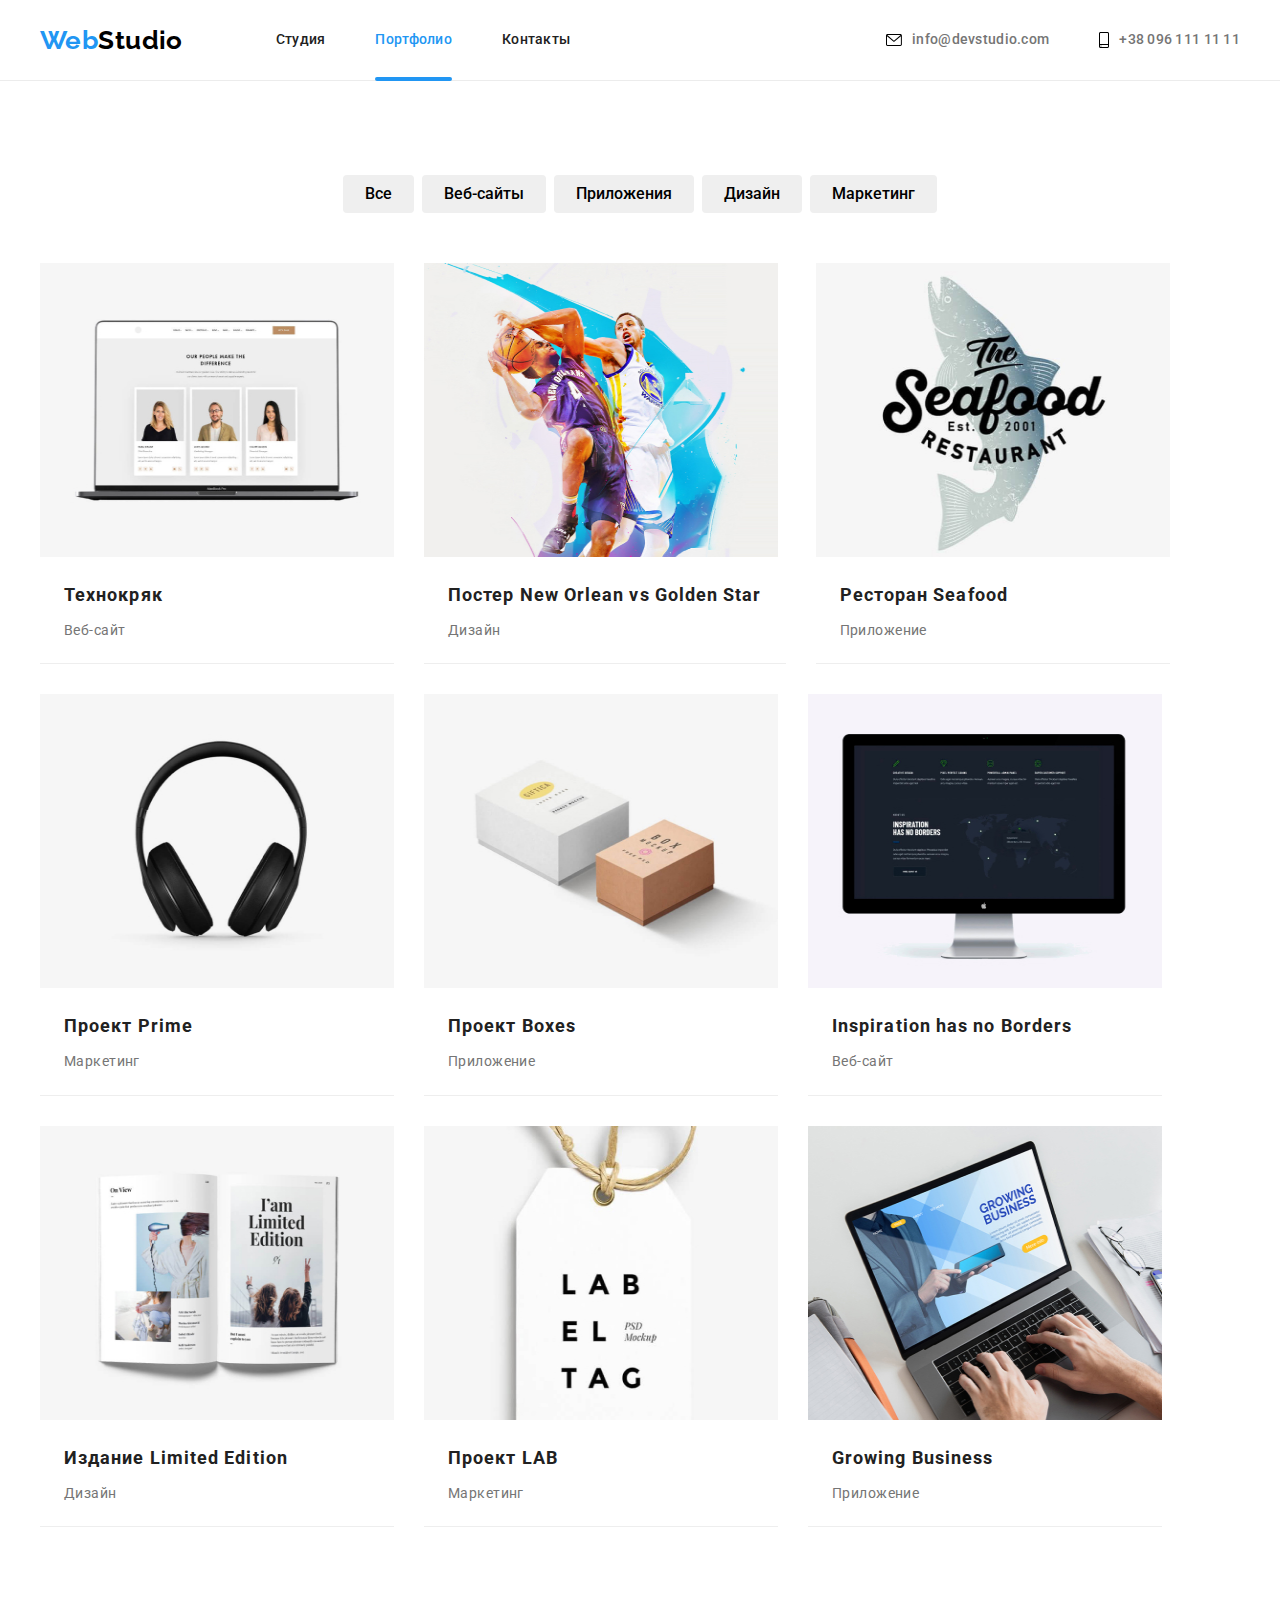
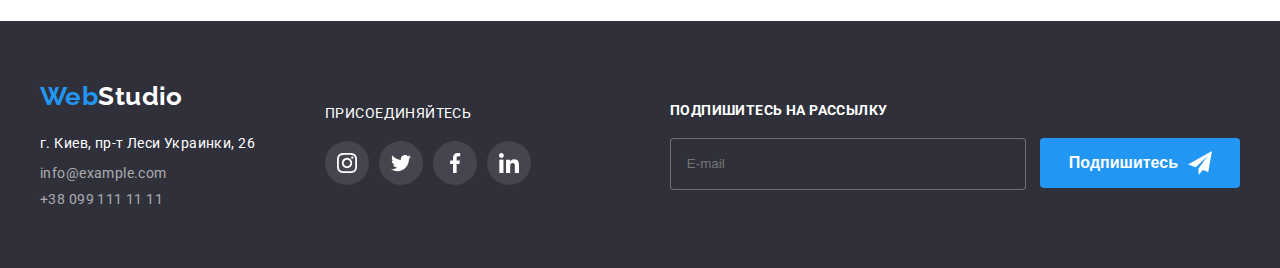
==== commit 24b6cb5a: "asdasdasdasd" ====
--- a/portfolio.html
+++ b/portfolio.html
@@ -111,15 +111,17 @@
                         <img 
                         class="market__image" 
                         lang="en" 
-                        srcset="./images/port-box-1x1.jpg x1, ./images/port-box-1x2 x2"
+                        srcset="./images/port-box-1x1.jpg 1x, ./images/port-box-1x2.jpg 2x"
                         src="./images/port-box-1x1.jpg" 
                         alt="notebook" 
-                        width="370">
-                            <div class="card__overlay">
-                                <p class="card__title">Ресурс предлагает комплексные предложения с разным уровнем функционала и сервисов. Все это
-                                    позволит посетителю получить исчерпывающие сведения о компании или частном лице.
-                                </p>
-                            </div>
+                        width="370"
+                        src="./images/man-1-270.jpg" 
+                        >
+                    <div class="card__overlay">
+                        <p class="card__title">Ресурс предлагает комплексные предложения с разным уровнем функционала и сервисов. Все это
+                            озволит посетителю получить исчерпывающие сведения о компании или частном лице.
+                        </p>
+                    </div>
                     </div>
                     <div class="market__list">
                         <h2 class="market__title">Технокряк</h2>
@@ -133,7 +135,7 @@
                         <img 
                         class="market__image" 
                         lang="en" 
-                        srcset="./images/port-box-2-370.jpg x1, ./images/port-box-2-740 x2"
+                        srcset="./images/port-box-2-370.jpg 1x, ./images/port-box-2-740.jpg 2x"
                         src="./images/port-box-2-370.jpg" 
                         alt="notebook" 
                         width="370">
@@ -154,10 +156,10 @@
                 <a href="#" class="market">
                     <div class="card">
                         <img 
-                        class="market__image" 
-                        lang="en" 
-                        srcset="./images/port-box-3-370.jpg x1, ./images/port-box-3-740 x2"
-                        src="./images/port-box-3-370.jpg" 
+                        srcset="./images/port-box-3-370.jpg 1x, ./images/port-box-3-740.jpg 2x"
+                        src="./images/port-box-3-370.jpg"
+                        class="market__image" 
+                        lang="en" 
                         alt="notebook" 
                         width="370">
                         <div class="card__overlay">
@@ -179,7 +181,7 @@
                         <img 
                         class="market__image" 
                         lang="en" 
-                        srcset="./images/port-box-4-370.jpg x1, ./images/port-box-4-740 x2"
+                        srcset="./images/port-box-4-370.jpg 1x, ./images/port-box-4-740.jpg 2x"
                         src="./images/port-box-4-370.jpg" 
                         alt="notebook" 
                         width="370">
@@ -202,7 +204,7 @@
                         <img 
                         class="market__image" 
                         lang="en" 
-                        srcset="./images/port-box-5-370.jpg x1, ./images/port-box-5-740 x2"
+                        srcset="./images/port-box-5-370.jpg 1x, ./images/port-box-5-740.jpg 2x"
                         src="./images/port-box-5-370.jpg" 
                         alt="notebook" 
                         width="370">
@@ -225,7 +227,7 @@
                         <img 
                         class="market__image" 
                         lang="en" 
-                        srcset="./images/port-box-6-370.jpg x1, ./images/port-box-6-740 x2"
+                        srcset="./images/port-box-6-370.jpg 1x, ./images/port-box-6-740.jpg 2x"
                         src="./images/port-box-6-370.jpg" 
                         alt="notebook" 
                         width="370">
@@ -248,7 +250,7 @@
                         <img 
                         class="market__image" 
                         lang="en" 
-                        srcset="./images/port-box-7-370.jpg x1, ./images/port-box-7-740 x2"
+                        srcset="./images/port-box-7-370.jpg 1x, ./images/port-box-7-740.jpg 2x"
                         src="./images/port-box-7-370.jpg" 
                         alt="notebook" 
                         width="370">
@@ -271,7 +273,7 @@
                         <img 
                         class="market__image" 
                         lang="en" 
-                        srcset="./images/port-box-8-370.jpg x1, ./images/port-box-8-740 x2"
+                        srcset="./images/port-box-8-370.jpg 1x, ./images/port-box-8-740.jpg 2x"
                         src="./images/port-box-8-370.jpg" 
                         alt="notebook" 
                         width="370">
@@ -294,7 +296,7 @@
                         <img 
                         class="market__image" 
                         lang="en" 
-                        srcset="./images/port-box-9-370.jpg x1, ./images/port-box-9-740 x2"
+                        srcset="./images/port-box-9-370.jpg 1x, ./images/port-box-9-740.jpg 2x"
                         src="./images/port-box-9-370.jpg" 
                         alt="notebook" 
                         width="370">
--- a/css/main.min.css
+++ b/css/main.min.css
@@ -1,2 +1,2 @@
-body{margin:0;font-family:'Roboto', Raleway, sans-serif;background-color:#fff;letter-spacing:0.03em;font-size:14px;color:#212121}.container{padding-left:15px;padding-right:15px;margin-left:auto;margin-right:auto}@media screen and (min-width: 480px){.container{width:480px}}@media screen and (min-width: 768px){.container{width:768px}}@media screen and (min-width: 1200px){.container{width:1200px}}.visually-hiden{position:absolute;width:1px;height:1px;margin:-1px;border:0;padding:0;white-space:nowrap;-webkit-clip-path:inset(100%);clip-path:inset(100%);clip:rect(0 0 0 0);overflow:hidden}.site-nav__item,.studio__list,.soc-list{padding:0;margin:0;list-style-type:none}.header{border-bottom:1px solid #ececec}@media screen and (min-width: 768px){.main-nav{display:-webkit-box;display:-ms-flexbox;display:flex}}.main-nav-list{position:relative;display:-webkit-box;display:-ms-flexbox;display:flex;-webkit-box-align:center;-ms-flex-align:center;align-items:center}@media screen and (max-width: 767px){.main-nav-list{-webkit-box-pack:justify;-ms-flex-pack:justify;justify-content:space-between}}.header-list-contacts{color:#000}.site-nav{padding-left:0}@media screen and (min-width: 768px){.site-nav{display:-webkit-box;display:-ms-flexbox;display:flex;margin:0}}@media screen and (min-width: 768px){.site-nav__item:first-child{margin-left:88px}}@media screen and (min-width: 1200px){.site-nav__item:first-child{margin-left:93px}}.site-nav__item:not(:last-child){margin-right:50px}@media screen and (max-width: 767px){.mobile-version{display:none}}.header-link-now{position:relative;text-decoration:none;color:#2196f3;line-height:1.14;font-weight:500;letter-spacing:0.02em}@media screen and (min-width: 768px){.header-link-now{display:block;padding:32px 0 32px 0}}.header-link-now:active,.header-link-now:visited{text-decoration:none}@media screen and (min-width: 768px){.header-link-now::after{content:'';position:absolute;display:block;bottom:-1px;width:100%;height:4px;border-radius:2px;background-color:#2196f3}}.header-navigation-link{color:#212121;line-height:1.14;font-weight:500;text-decoration:none;letter-spacing:0.02em;-webkit-transition:color 250ms cubic-bezier(0.4, 0, 0.2, 1);transition:color 250ms cubic-bezier(0.4, 0, 0.2, 1)}@media screen and (min-width: 768px){.header-navigation-link{display:block;padding:32px 0}}.header-navigation-link:active,.header-navigation-link:visited{text-decoration:none}.header-navigation-link:hover,.header-navigation-link:focus{color:#2196f3}.auth-nav{display:-webkit-box;display:-ms-flexbox;display:flex;-webkit-box-align:center;-ms-flex-align:center;align-items:center;-webkit-box-pack:center;-ms-flex-pack:center;justify-content:center;margin:0;padding-left:0;margin-left:auto;list-style-type:none}@media screen and (max-width: 767px){.auth-nav{display:none}}@media screen and (max-width: 1199px){.auth-nav{-webkit-box-orient:vertical;-webkit-box-direction:normal;-ms-flex-direction:column;flex-direction:column;-webkit-box-align:start;-ms-flex-align:start;align-items:flex-start}}@media screen and (min-width: 1200px){.auth-nav .item:not(:first-child){margin-left:50px}}@media screen and (max-width: 1199px){.auth-nav .item:not(:last-child){margin-bottom:10px}}.header-contacts{display:-webkit-box;display:-ms-flexbox;display:flex;-webkit-box-align:center;-ms-flex-align:center;align-items:center;-webkit-box-pack:center;-ms-flex-pack:center;justify-content:center;line-height:1.14;font-weight:500;font-style:normal;letter-spacing:0.02em;color:#757575;text-decoration:none;-webkit-transition:color 250ms cubic-bezier(0.4, 0, 0.2, 1),fill 250ms cubic-bezier(0.4, 0, 0.2, 1);transition:color 250ms cubic-bezier(0.4, 0, 0.2, 1),fill 250ms cubic-bezier(0.4, 0, 0.2, 1)}.header-contacts:active,.header-contacts:visited{text-decoration:none}.header-contacts:hover{color:#2196f3;fill:currentColor}@media screen and (min-width: 1200px){.header-contacts{padding:32px 0}}.mail,.phone{margin-right:10px}.logo{color:#2196f3}.link-logo{font-family:'Raleway';font-size:26px;line-height:1.19;font-weight:700;color:#000;text-decoration:none}.link-logo:hover,.link-logo:active{text-decoration:none}@media screen and (max-width: 768px){.link-logo{display:block;padding:16px 0 16px 15px}}.hero{background-repeat:no-repeat;background-size:cover;background-color:#2F303A;text-align:center;margin:0 auto}@media screen and (max-width: 767px){.hero{background-image:-webkit-gradient(linear, left top, right top, from(rgba(47,48,58,0.4)), to(rgba(47,48,58,0.4))),url(../images/mobilex1.jpg);background-image:linear-gradient(to right, rgba(47,48,58,0.4), rgba(47,48,58,0.4)),url(../images/mobilex1.jpg)}}@media screen and (max-width: 767px) and (-webkit-min-device-pixel-ratio: 2), screen and (max-width: 767px) and (min-resolution: 2dppx){.hero{background-image:-webkit-gradient(linear, left top, right top, from(rgba(47,48,58,0.4)), to(rgba(47,48,58,0.4))),url(../images/mobilex2.jpg);background-image:linear-gradient(to right, rgba(47,48,58,0.4), rgba(47,48,58,0.4)),url(../images/mobilex2.jpg)}}@media screen and (min-width: 768px) and (max-width: 1199px){.hero{background-image:-webkit-gradient(linear, left top, right top, from(rgba(47,48,58,0.4)), to(rgba(47,48,58,0.4))),url(../images/tabletx1.jpg);background-image:linear-gradient(to right, rgba(47,48,58,0.4), rgba(47,48,58,0.4)),url(../images/tabletx1.jpg)}}@media screen and (min-width: 768px) and (max-width: 1199px) and (-webkit-min-device-pixel-ratio: 2), screen and (min-width: 768px) and (max-width: 1199px) and (min-resolution: 2dppx){.hero{background-image:-webkit-gradient(linear, left top, right top, from(rgba(47,48,58,0.4)), to(rgba(47,48,58,0.4))),url(../images/tabletx2.jpg);background-image:linear-gradient(to right, rgba(47,48,58,0.4), rgba(47,48,58,0.4)),url(../images/tabletx2.jpg)}}@media screen and (min-width: 1200px){.hero{background-image:-webkit-gradient(linear, left top, right top, from(rgba(47,48,58,0.4)), to(rgba(47,48,58,0.4))),url(../images/hero-1600.jpg);background-image:linear-gradient(to right, rgba(47,48,58,0.4), rgba(47,48,58,0.4)),url(../images/hero-1600.jpg)}}@media screen and (min-width: 1200px) and (-webkit-min-device-pixel-ratio: 2), screen and (min-width: 1200px) and (min-resolution: 2dppx){.hero{background-image:-webkit-gradient(linear, left top, right top, from(rgba(47,48,58,0.4)), to(rgba(47,48,58,0.4))),url(../images/hero-3200.jpg);background-image:linear-gradient(to right, rgba(47,48,58,0.4), rgba(47,48,58,0.4)),url(../images/hero-3200.jpg)}}@media screen and (max-width: 767px){.hero{padding-top:200px;padding-bottom:200px;max-width:510px}}@media screen and (min-width: 768px) and (max-width: 1199px){.hero{padding-top:118px;padding-bottom:118px;width:798px}}@media screen and (min-width: 1200px){.hero{padding-top:200px;padding-bottom:200px;max-width:1600px}}.hero-title{text-align:center;margin:0 auto;text-transform:uppercase;font-weight:900;color:#fff;letter-spacing:0.06em}@media screen and (max-width: 1199px){.hero-title{max-width:360px;font-size:26px;line-height:1.61;margin-bottom:30px}}@media screen and (min-width: 1200px){.hero-title{max-width:696px;font-size:44px;line-height:1.36;margin-bottom:40px}}.hero-button{text-align:center;border:0;border-radius:4px;background-color:#2196f3;color:#fff;padding:10px 32px;font-family:'Roboto';font-size:16px;line-height:1.9;font-weight:700;letter-spacing:0.06em;cursor:pointer}@media screen and (max-width: 1199px){.info{padding-top:60px;padding-bottom:60px}}@media screen and (min-width: 1200px){.info{padding-top:94px;padding-bottom:94px}}.info__list{display:-webkit-box;display:-ms-flexbox;display:flex;list-style-type:none;padding-left:0;margin:0}@media screen and (max-width: 767px){.info__list{-webkit-box-orient:vertical;-webkit-box-direction:normal;-ms-flex-direction:column;flex-direction:column}}@media screen and (min-width: 768px){.info__list{-ms-flex-wrap:wrap;flex-wrap:wrap}}@media screen and (max-width: 767px){.info__item:not(:last-child){margin-bottom:30px}}@media screen and (min-width: 768px) and (max-width: 1199px){.info__item:nth-child(2n+1){margin-right:30px}}@media screen and (min-width: 768px){.info__item{max-width:354px}}@media screen and (min-width: 1200px){.info__item{max-width:270px}}@media screen and (min-width: 1200px){.info__item:not(:first-child){margin-left:30px}}.info-picture{height:120px;display:-webkit-box;display:-ms-flexbox;display:flex;-webkit-box-align:center;-ms-flex-align:center;align-items:center;-webkit-box-pack:center;-ms-flex-pack:center;justify-content:center;background-color:#f5f4fa;border-radius:4px}@media screen and (min-width: 480px){.info-picture{width:450px}}@media screen and (min-width: 768px){.info-picture{width:354px}}@media screen and (min-width: 1200px){.info-picture{width:270px}}.info__point{text-transform:uppercase;font-size:14px;font-weight:700;line-height:1.14;margin:30px 0 10px 0}@media screen and (max-width: 767px){.info__point{text-align:center}}.info__description{margin:0;line-height:1.71;color:#757575}.studio{padding-bottom:94px}@media screen and (max-width: 1199px){.studio{display:none}}.studio__title{margin:0;text-align:center;margin-bottom:50px;font-size:36px;line-height:1.16;font-weight:700}.studio__list{margin:0;display:-webkit-box;display:-ms-flexbox;display:flex;padding-left:0;-webkit-box-pack:justify;-ms-flex-pack:justify;justify-content:space-between}.job-card{position:relative}.job-card__image{display:block;width:100%;height:auto}.job-card__title{font-weight:700;font-size:14px;padding-top:27px;margin:0;padding-top:0;color:#fff;text-transform:uppercase}.job-card__overlay{position:absolute;display:-webkit-box;display:-ms-flexbox;display:flex;-webkit-box-pack:center;-ms-flex-pack:center;justify-content:center;-webkit-box-align:center;-ms-flex-align:center;align-items:center;width:100%;height:70px;bottom:0;left:0;background-color:rgba(48,48,58,0.8)}.team{background-color:#f5f4fa}@media screen and (min-width: 480px) and (max-width: 767px){.team{padding-top:60px;padding-bottom:60px;width:510px}}@media screen and (min-width: 768px) and (max-width: 1199px){.team{padding-top:60px;padding-bottom:60px;width:798px}}@media screen and (min-width: 1200px){.team{padding-top:94px;padding-bottom:94px}}.team__title{text-align:center;margin:0;font-weight:700}@media screen and (max-width: 1199px){.team__title{font-size:28px;line-height:1.14;margin-bottom:30px}}@media screen and (min-width: 1200px){.team__title{font-size:32px;line-height:1.16;margin-bottom:50px}}.team__list{margin:0;padding-left:0;list-style-type:none;display:-webkit-box;display:-ms-flexbox;display:flex}@media screen and (max-width: 479px){.team__list{width:auto}}@media screen and (max-width: 767px){.team__list{-webkit-box-orient:vertical;-webkit-box-direction:normal;-ms-flex-direction:column;flex-direction:column;width:450px}}@media screen and (min-width: 768px) and (max-width: 1199px){.team__list{-ms-flex-wrap:wrap;flex-wrap:wrap}}.team__item{background-color:#fff;-webkit-box-shadow:0px 1px 3px rgba(0,0,0,0.12),0px 1px 1px rgba(0,0,0,0.14),0px 2px 1px rgba(0,0,0,0.2);box-shadow:0px 1px 3px rgba(0,0,0,0.12),0px 1px 1px rgba(0,0,0,0.14),0px 2px 1px rgba(0,0,0,0.2);border-radius:0px 0px 4px 4px}@media screen and (max-width: 767px){.team__item:not(:last-child){margin-bottom:30px}}@media screen and (min-width: 768px) and (max-width: 1199px){.team__item:nth-child(2n+1){margin-right:30px}}@media screen and (min-width: 768px) and (max-width: 1199px){.team__item:nth-child(-n+2){margin-bottom:30px}}@media screen and (min-width: 1200px){.team__item:not(:first-child){margin-left:30px}}.team__image{display:block;height:auto}@media screen and (max-width: 767px){.team__image{width:450px}}@media screen and (min-width: 768px){.team__image{width:354px}}@media screen and (min-width: 1200px){.team__image{width:270px}}.team__name{margin:0;padding-top:30px;padding-bottom:10px;text-align:center;font-weight:500;font-size:16px;line-height:1.19}.team__position{margin:0;padding-bottom:30px;text-align:center;font-size:16px;line-height:1.9;color:#757575}.soc-list{-webkit-box-shadow:0;box-shadow:0;display:-webkit-box;display:-ms-flexbox;display:flex;-webkit-box-align:center;-ms-flex-align:center;align-items:center;-webkit-box-pack:center;-ms-flex-pack:center;justify-content:center;margin-bottom:30px}.soc-list__item:not(:first-child){margin-left:10px}.soc-list__link{height:44px;width:44px;background-color:#fff;border-radius:50%;display:-webkit-box;display:-ms-flexbox;display:flex;-webkit-box-align:center;-ms-flex-align:center;align-items:center;-webkit-box-pack:center;-ms-flex-pack:center;justify-content:center;fill:#afb1b8;-webkit-transition:background-color 250ms cubic-bezier(0.4, 0, 0.2, 1),fill 250ms cubic-bezier(0.4, 0, 0.2, 1);transition:background-color 250ms cubic-bezier(0.4, 0, 0.2, 1),fill 250ms cubic-bezier(0.4, 0, 0.2, 1)}.soc-list__link:hover{fill:#fff;background-color:#2196f3}@media screen and (max-width: 1199px){.clients{padding-top:60px;padding-bottom:60px}}@media screen and (min-width: 1200px){.clients{padding-top:94px;padding-bottom:94px}}.clients__title{margin:0;font-weight:700;letter-spacing:0.06em;text-align:center}@media screen and (max-width: 1199px){.clients__title{font-size:28px;line-height:1.14;margin-bottom:30px}}@media screen and (min-width: 1200px){.clients__title{font-size:36px;line-height:1.16;margin-bottom:50px}}.clients-list{display:-webkit-box;display:-ms-flexbox;display:flex;list-style-type:none;margin:0;padding-left:0}@media screen and (max-width: 767px){.clients-list{-ms-flex-wrap:wrap;flex-wrap:wrap;-webkit-box-pack:center;-ms-flex-pack:center;justify-content:center}}@media screen and (max-width: 1199px){.clients-list{-ms-flex-wrap:wrap;flex-wrap:wrap}}.clients-list__item{background-color:#fff}@media screen and (max-width: 767px){.clients-list__item{width:calc((100% - 2 * 30px) /2);margin-left:15px;margin-right:15px}}@media screen and (max-width: 767px){.clients-list__item:nth-child(-n+4){margin-bottom:30px}}@media screen and (min-width: 768px) and (max-width: 1199px){.clients-list__item:nth-child(-n+3){margin-bottom:30px}}@media screen and (min-width: 768px) and (max-width: 1199px){.clients-list__item{width:calc((100% - 3 * 30px) / 3);margin-left:15px;margin-right:15px}}@media screen and (min-width: 1200px){.clients-list__item:not(:first-child){margin-left:30px}}.clients-list__link{display:-webkit-box;display:-ms-flexbox;display:flex;-webkit-box-align:center;-ms-flex-align:center;align-items:center;-webkit-box-pack:center;-ms-flex-pack:center;justify-content:center;border:1px solid #afb1b8;border-radius:4px;-webkit-transition:border-color 250ms cubic-bezier(0.4, 0, 0.2, 1);transition:border-color 250ms cubic-bezier(0.4, 0, 0.2, 1);height:92px}.clients-list__link:hover{border-color:#2196f3}.clients-list__link:hover .clients-list__logo{fill:#2196f3}@media screen and (min-width: 1200px){.clients-list__link{width:170px}}.clients-list__logo{fill:#afb1b8;-webkit-transition:fill 250ms cubic-bezier(0.4, 0, 0.2, 1);transition:fill 250ms cubic-bezier(0.4, 0, 0.2, 1)}.footer{padding-top:60px;padding-bottom:60px;background-color:#2F303A}@media screen and (max-width: 767px){.footer{text-align:center}}@media screen and (min-width: 481px) and (max-width: 798px){.footer{width:798px}}.footer .container{display:-webkit-box;display:-ms-flexbox;display:flex}@media screen and (max-width: 767px){.footer .container{-webkit-box-orient:vertical;-webkit-box-direction:normal;-ms-flex-direction:column;flex-direction:column}}@media screen and (min-width: 768px){.footer .container{-ms-flex-wrap:wrap;flex-wrap:wrap}}@media screen and (min-width: 1200px){.footer .container{-webkit-box-pack:center;-ms-flex-pack:center;justify-content:center;-webkit-box-align:center;-ms-flex-align:center;align-items:center}}.footer-address-list{margin:0;padding:0;list-style:none}@media screen and (max-width: 1199px){.footer-address-list{display:-webkit-box;display:-ms-flexbox;display:flex;-webkit-box-orient:vertical;-webkit-box-direction:normal;-ms-flex-direction:column;flex-direction:column;-webkit-box-align:center;-ms-flex-align:center;align-items:center}}@media screen and (max-width: 1199px){.footer-address-list .item:not(:last-child){margin-bottom:8px}}@media screen and (min-width: 1200px){.footer-address-list .item:not(:last-child){margin-bottom:9px}}.footer-contacts{line-height:1.14;font-style:normal;color:rgba(255,255,255,0.6);text-decoration:none;-webkit-transition:color 250ms cubic-bezier(0.4, 0, 0.2, 1);transition:color 250ms cubic-bezier(0.4, 0, 0.2, 1)}.footer-contacts:visited,.footer-contacts:active{text-decoration:none}.footer-contacts:hover{color:#2196f3}.footer-city{line-height:1.71;font-style:normal;color:#fff}@media screen and (max-width: 767px){.join{margin-bottom:60px}}@media screen and (min-width: 768px) and (max-width: 1199px){.join{text-align:center;margin-left:165px}}@media screen and (min-width: 1200px){.join{margin-left:70px}}.join-title{text-transform:uppercase;margin-bottom:20px;color:#fff;margin-top:0}@media screen and (max-width: 767px){.join-title{text-align:center}}@media screen and (max-width: 767px){.foot{margin-bottom:60px}}@media screen and (min-width: 768px) and (max-width: 1199px){.foot{display:-webkit-box;display:-ms-flexbox;display:flex;-webkit-box-orient:vertical;-webkit-box-direction:normal;-ms-flex-direction:column;flex-direction:column;-webkit-box-align:center;-ms-flex-align:center;align-items:center;margin-left:76px}}.foot-soc{width:44px;height:44px;background-color:rgba(255,255,255,0.1);border-radius:50%;display:-webkit-box;display:-ms-flexbox;display:flex;-webkit-box-align:center;-ms-flex-align:center;align-items:center;-webkit-box-pack:center;-ms-flex-pack:center;justify-content:center;fill:#fff;-webkit-transition:background-color 250ms cubic-bezier(0.4, 0, 0.2, 1);transition:background-color 250ms cubic-bezier(0.4, 0, 0.2, 1)}.foot-soc:hover{background-color:#2196f3}.foot-soc-list{display:-webkit-box;display:-ms-flexbox;display:flex;-webkit-box-align:center;-ms-flex-align:center;align-items:center;-webkit-box-pack:center;-ms-flex-pack:center;justify-content:center;list-style-type:none;margin:0;padding-left:0}.foot-soc-list .item+.item{margin-left:10px}@media screen and (max-width: 767px){.mailing{text-align:center}}@media screen and (min-width: 768px) and (max-width: 1199px){.mailing{text-align:center;margin-left:166px;margin-top:60px}}@media screen and (min-width: 1200px){.mailing{margin-left:auto}}.footer-form-title{font-size:14px;font-weight:700;margin:0 0 20px 0;color:#fff;text-transform:uppercase}.footer-form{display:-webkit-box;display:-ms-flexbox;display:flex}@media screen and (max-width: 767px){.footer-form{-webkit-box-orient:vertical;-webkit-box-direction:normal;-ms-flex-direction:column;flex-direction:column;-webkit-box-align:center;-ms-flex-align:center;align-items:center}}@media screen and (min-width: 768px) and (max-width: 1199px){.footer-form{-webkit-box-orient:vertical;-webkit-box-direction:normal;-ms-flex-direction:column;flex-direction:column;-webkit-box-align:center;-ms-flex-align:center;align-items:center}}@media screen and (min-width: 1200px){.footer-form{-webkit-box-pack:center;-ms-flex-pack:center;justify-content:center;-webkit-box-align:center;-ms-flex-align:center;align-items:center}}.footer-form-field{height:50px}@media screen and (max-width: 479px){.footer-form-field{width:100%;margin-bottom:20px}}@media screen and (min-width: 480px) and (max-width: 1199px){.footer-form-field{width:465px;margin-bottom:20px}}@media screen and (min-width: 1200px){.footer-form-field{width:358px}}.footer-email{outline:none;border:1px solid rgba(255,255,255,0.3);background-color:#2F303A;border-radius:4px;width:90%;height:100%;line-height:1.25;color:#fff;padding-left:16px;padding-right:16px;padding-top:0;padding-bottom:0}.footer-button{display:-webkit-box;display:-ms-flexbox;display:flex;-webkit-box-pack:center;-ms-flex-pack:center;justify-content:center;-webkit-box-align:center;-ms-flex-align:center;align-items:center;cursor:pointer;padding:0;border:0;background-color:#2196f3;border-radius:4px;color:#fff;line-height:1.875;font-weight:700;font-size:16px;padding:10px 28px 10px 29px}@media screen and (min-width: 1200px){.footer-button{margin-left:12px}}.footer-button-img{margin-left:10px}.footer-link-logo{display:block;margin-bottom:20px;font-family:'Raleway';font-weight:700;color:#fff;text-decoration:none}@media screen and (max-width: 1199px){.footer-link-logo{font-size:24px;line-height:1.375}}@media screen and (min-width: 1200px){.footer-link-logo{font-size:26px;line-height:1.19}}.footer-link-logo:hover,.footer-link-logo:active{text-decoration:none}@media screen and (max-width: 1199px){.filter-section{padding-top:60px;padding-bottom:60px}}@media screen and (min-width: 1200px){.filter-section{padding-top:94px;padding-bottom:94px}}.filter{display:-webkit-box;display:-ms-flexbox;display:flex;margin:0;padding-left:0;list-style-type:none}@media screen and (max-width: 767px){.filter{-ms-flex-wrap:wrap;flex-wrap:wrap;margin-bottom:30px}}@media screen and (min-width: 768px) and (max-width: 1199px){.filter{-webkit-box-pack:center;-ms-flex-pack:center;justify-content:center;margin-bottom:40px}}@media screen and (min-width: 1200px){.filter{-webkit-box-pack:center;-ms-flex-pack:center;justify-content:center;margin-bottom:50px}}@media screen and (min-width: 480px) and (max-width: 767px){.filter__item:nth-child(3){margin-right:50px}}@media screen and (max-width: 767px){.filter__item:nth-child(n+3){margin-bottom:15px}}.filter__item:not(:first-child){margin-left:8px}.filter__button{padding:6px 22px;cursor:pointer;font-family:'Roboto';font-size:16px;font-weight:500;line-height:1.6;border-radius:4px;border:0;-webkit-transition:background-color 250ms cubic-bezier(0.4, 0, 0.2, 1),color 250ms cubic-bezier(0.4, 0, 0.2, 1),-webkit-box-shadow 250ms cubic-bezier(0.4, 0, 0.2, 1);transition:background-color 250ms cubic-bezier(0.4, 0, 0.2, 1),color 250ms cubic-bezier(0.4, 0, 0.2, 1),-webkit-box-shadow 250ms cubic-bezier(0.4, 0, 0.2, 1);transition:box-shadow 250ms cubic-bezier(0.4, 0, 0.2, 1),background-color 250ms cubic-bezier(0.4, 0, 0.2, 1),color 250ms cubic-bezier(0.4, 0, 0.2, 1);transition:box-shadow 250ms cubic-bezier(0.4, 0, 0.2, 1),background-color 250ms cubic-bezier(0.4, 0, 0.2, 1),color 250ms cubic-bezier(0.4, 0, 0.2, 1),-webkit-box-shadow 250ms cubic-bezier(0.4, 0, 0.2, 1)}.filter__button:hover,.filter__button:focus{background-color:#2196f3;color:#fff;-webkit-box-shadow:0px 3px 1px rgba(0,0,0,0.1),0px 1px 2px rgba(0,0,0,0.08),0px 2px 2px rgba(0,0,0,0.12);box-shadow:0px 3px 1px rgba(0,0,0,0.1),0px 1px 2px rgba(0,0,0,0.08),0px 2px 2px rgba(0,0,0,0.12)}.projects{display:-webkit-box;display:-ms-flexbox;display:flex;margin:0;padding-left:0}@media screen and (max-width: 767px){.projects{-webkit-box-orient:vertical;-webkit-box-direction:normal;-ms-flex-direction:column;flex-direction:column}}@media screen and (min-width: 768px){.projects{-webkit-box-align:center;-ms-flex-align:center;align-items:center;-webkit-box-pack:center;-ms-flex-pack:center;justify-content:center;-ms-flex-wrap:wrap;flex-wrap:wrap}}.projects__item{list-style-type:none;border-bottom:1px solid #eeeeee}@media screen and (max-width: 1199px){.projects__item:not(:last-child){margin-bottom:30px}}@media screen and (min-width: 768px) and (max-width: 1199px){.projects__item:nth-child(2n+1){margin-right:30px}}@media screen and (min-width: 1200px){.projects__item{margin-right:30px}}@media screen and (min-width: 1200px){.projects__item:nth-child(-n+6){margin-bottom:30px}}.market{display:block;width:100%;height:100%;color:#212121;text-decoration:none;-webkit-transition:-webkit-box-shadow 250ms cubic-bezier(0.4, 0, 0.2, 1);transition:-webkit-box-shadow 250ms cubic-bezier(0.4, 0, 0.2, 1);transition:box-shadow 250ms cubic-bezier(0.4, 0, 0.2, 1);transition:box-shadow 250ms cubic-bezier(0.4, 0, 0.2, 1), -webkit-box-shadow 250ms cubic-bezier(0.4, 0, 0.2, 1)}.market:active,.market:visited{text-decoration:none}.market:hover{-webkit-box-shadow:0px 1px 1px rgba(0,0,0,0.12),0px 4px 4px rgba(0,0,0,0.06),1px 4px 6px rgba(0,0,0,0.16);box-shadow:0px 1px 1px rgba(0,0,0,0.12),0px 4px 4px rgba(0,0,0,0.06),1px 4px 6px rgba(0,0,0,0.16);-webkit-transform:translateX(0);transform:translateX(0)}.market:hover .card__overlay{-webkit-transform:translate(0);transform:translate(0)}.market__image{display:block;width:100%;height:100%}@media screen and (min-width: 768px){.market__image{width:354px}}.market__list{padding:20px 24px}.market__title{margin:0 0 4px 0;font-size:18px;line-height:2;font-weight:700;letter-spacing:0.06em}@media screen and (min-width: 768px) and (max-width: 1199px){.market__title{max-width:354px}}.market__description{margin:0;color:#757575;font-size:16;line-height:1.9;letter-spacing:0.03em}.card{position:relative;width:100%;height:294px;overflow:hidden}.card__overlay{position:absolute;top:1px;height:294px;background-color:rgba(33,150,243,0.9);-webkit-transform:translatey(100%);transform:translatey(100%);-webkit-transition:-webkit-transform 250ms cubic-bezier(0.4, 0, 0.2, 1);transition:-webkit-transform 250ms cubic-bezier(0.4, 0, 0.2, 1);transition:transform 250ms cubic-bezier(0.4, 0, 0.2, 1);transition:transform 250ms cubic-bezier(0.4, 0, 0.2, 1), -webkit-transform 250ms cubic-bezier(0.4, 0, 0.2, 1)}@media screen and (min-width: 768px) and (max-width: 1199px){.card__overlay{max-width:354px}}@media screen and (min-width: 1200px){.card__overlay{max-width:370px}}.card__title{font-size:18px;line-height:1.55;margin:0;padding:63px 24px;color:#fff}.menu{display:none;position:fixed;top:0;left:-20px;width:100%;height:100%;background-color:#fff;padding:20px;-webkit-box-shadow:0px 4px 8px rgba(0,0,0,0.04),0px 2px 4px rgba(0,0,0,0.08),0px 1px 3px rgba(0,0,0,0.16);box-shadow:0px 4px 8px rgba(0,0,0,0.04),0px 2px 4px rgba(0,0,0,0.08),0px 1px 3px rgba(0,0,0,0.16)}@media screen and (max-width: 767px){.menu{display:none}}@media screen and (min-width: 768px){.menu{display:none}}.menu.is-open{display:block}.menu-button{display:inline-block;margin:0;padding:0;border:0;background-color:transparent;z-index:999}@media screen and (min-width: 768px){.menu-button{display:none}}.menu-button .icon-cross{display:none}.menu-button.is-open .icon-cross{display:block}.menu-button.is-open .icon-menu{display:none}.menu-nav{list-style:none;padding-left:0;margin:0;margin-left:40px}.menu-nav__link{color:#212121;line-height:1.15;font-size:40px;font-weight:500;text-decoration:none;letter-spacing:0.02em;-webkit-transition:color 250ms cubic-bezier(0.4, 0, 0.2, 1);transition:color 250ms cubic-bezier(0.4, 0, 0.2, 1)}.menu-nav__link:active,.menu-nav__link:visited{text-decoration:none}.menu-nav__link:hover,.menu-nav__link:focus{color:#2196f3}.menu-nav__active{font-size:40px;line-height:1.15;font-weight:500;text-decoration:none;color:#2196f3}.menu-nav__item:not(:last-child){margin-bottom:32px}.menu-auth{padding-left:0;margin:0;list-style-type:none;margin-top:302px;margin-left:40px}.menu-auth__item{margin-bottom:32px}.menu-auth__link{color:#757575;line-height:1.15;font-size:24px;font-weight:500;text-decoration:none;letter-spacing:0.02em;-webkit-transition:color 250ms cubic-bezier(0.4, 0, 0.2, 1);transition:color 250ms cubic-bezier(0.4, 0, 0.2, 1)}.menu-auth__link:active,.menu-auth__link:visited{text-decoration:none}.menu-auth__link:hover,.menu-auth__link:focus{color:#2196f3}.menu-soc{display:-webkit-box;display:-ms-flexbox;display:flex;list-style-type:none;margin:0;padding-left:0;padding-top:32px;padding-bottom:48px;margin-left:40px}.menu-soc__item{padding-right:10px}.menu-soc__item:not(:last-child){border-right:1px solid rgba(33,33,33,0.2)}.menu-soc__item:not(:first-child){margin-left:10px}.menu-soc__link{-webkit-text-decoration:0;text-decoration:0;font-weight:500;font-size:18px;line-height:1.22;color:#2196f3}.backdrop{position:fixed;top:0;left:0;width:100%;height:100%;background-color:rgba(0,0,0,0.2);z-index:9999;-webkit-transition:opacity 250ms cubic-bezier(0.4, 0, 0.2, 1);transition:opacity 250ms cubic-bezier(0.4, 0, 0.2, 1)}.backdrop.is-hidden{opacity:0;pointer-events:none}.modal{position:absolute;top:50%;left:50%;z-index:1;-webkit-box-sizing:border-box;box-sizing:border-box;border-radius:4px;-webkit-transform:translate(-50%, -50%);transform:translate(-50%, -50%);-webkit-box-shadow:0px 2px 1px 0px rgba(0,0,0,0.2),0px 1px 1px 0px rgba(0,0,0,0.14),0px 1px 3px 0px rgba(0,0,0,0.12);box-shadow:0px 2px 1px 0px rgba(0,0,0,0.2),0px 1px 1px 0px rgba(0,0,0,0.14),0px 1px 3px 0px rgba(0,0,0,0.12);background-color:#fff;padding:40px;text-align:center}@media screen and (min-width: 480px) and (max-width: 1199px){.modal{width:450px;height:609px}}@media screen and (min-width: 1200px){.modal{width:528px;height:581px}}.modal-close{position:absolute;top:8px;right:8px;display:-webkit-box;display:-ms-flexbox;display:flex;-webkit-box-align:center;-ms-flex-align:center;align-items:center;-webkit-box-pack:center;-ms-flex-pack:center;justify-content:center;background-color:#fff;width:30px;height:30px;border-radius:50%;border:1px solid rgba(0,0,0,0.1);cursor:pointer}.form{display:block}.form__title{font-size:18px;font-weight:700;margin:0;margin-bottom:12px}.form__field{position:relative;margin-bottom:10px;display:-webkit-box;display:-ms-flexbox;display:flex;-webkit-box-orient:vertical;-webkit-box-direction:normal;-ms-flex-direction:column;flex-direction:column;-webkit-box-align:start;-ms-flex-align:start;align-items:flex-start}.form__label{color:#757575;font-size:12px;font-weight:400;margin-bottom:4px;line-height:1.16}.form__input{-webkit-box-sizing:border-box;box-sizing:border-box;display:block;outline:none;border:1px solid;border-color:rgba(33,33,33,0.2);border-radius:4px;-webkit-transition:border-color 250ms cubic-bezier(0.4, 0, 0.2, 1);transition:border-color 250ms cubic-bezier(0.4, 0, 0.2, 1);width:100%;margin:0;padding:11px 0 11px 40px}.form__input:focus{border-color:#2196f3}.form__input:focus+.form__img{fill:#2196f3}.form__img{position:absolute;top:28px;left:15px;-webkit-transition:fill 250ms cubic-bezier(0.4, 0, 0.2, 1);transition:fill 250ms cubic-bezier(0.4, 0, 0.2, 1)}.comment__field{display:-webkit-box;display:-ms-flexbox;display:flex;-ms-flex-wrap:wrap;flex-wrap:wrap;-webkit-box-orient:horizontal;-webkit-box-direction:normal;-ms-flex-direction:row;flex-direction:row;width:100%;height:100%;margin-bottom:20px}.comment__label{color:#757575;font-size:12px;font-weight:400;margin-bottom:4px;line-height:1.16}.comment__input{-webkit-box-sizing:border-box;box-sizing:border-box;outline:none;border:1px solid;border-color:rgba(33,33,33,0.2);border-radius:4px;width:100%;height:120px;margin:0;padding:12px 16px;resize:none;-webkit-transition:border-color 250ms cubic-bezier(0.4, 0, 0.2, 1);transition:border-color 250ms cubic-bezier(0.4, 0, 0.2, 1)}.comment__input:focus{border-color:#2196f3}.form-button{color:#fff;background-color:#2196f3;padding:10px 55px 10px 56px;border:0;border-radius:4px;margin-top:30px;font-size:16px;font-weight:700;line-height:1.875}.checkbox-label{display:-webkit-box;display:-ms-flexbox;display:flex;-webkit-box-align:center;-ms-flex-align:center;align-items:center;-webkit-box-pack:center;-ms-flex-pack:center;justify-content:center;-webkit-appearance:none;-moz-appearance:none;appearance:none;margin:0}.checkbox-label__input{-webkit-appearance:none;-moz-appearance:none;appearance:none;margin:0}.checkbox-label__input:checked+.checkbox-label__icon{background-color:#2196f3;background-image:url(../images/check.svg);background-size:contain;background-origin:border-box;background-position:center;border-color:#2196f3}.checkbox-label__icon{display:inline-block;width:16px;height:15px;border:2px solid #000;border-radius:4px}@media screen and (min-width: 480px){.checkbox-label__icon{margin-right:8px}}@media screen and (min-width: 1200px){.checkbox-label__icon{margin-right:10px}}.checkbox-label__title{color:#757575}@media screen and (max-width: 1199px){.checkbox-label__title{font-size:12px;font-weight:400;line-height:1.16;letter-spacing:0.03em;margin-right:2px}}@media screen and (min-width: 1200px){.checkbox-label__title{font-size:14px;font-weight:400;line-height:1.71;margin-right:5px}}@media screen and (max-width: 1199px){.checkbox-label__link{font-size:12px;font-weight:400;line-height:1.16;letter-spacing:0.03em}}@media screen and (min-width: 1200px){.checkbox-label__link{font-size:14px;line-height:1.71;font-weight:400}}
+body{margin:0;font-family:'Roboto', Raleway, sans-serif;background-color:#fff;letter-spacing:0.03em;font-size:14px;color:#212121}.container{padding-left:15px;padding-right:15px;margin-left:auto;margin-right:auto}@media screen and (min-width: 480px){.container{width:450px}}@media screen and (min-width: 768px){.container{width:768px}}@media screen and (min-width: 1200px){.container{width:1200px}}.visually-hiden{position:absolute;width:1px;height:1px;margin:-1px;border:0;padding:0;white-space:nowrap;-webkit-clip-path:inset(100%);clip-path:inset(100%);clip:rect(0 0 0 0);overflow:hidden}.site-nav__item,.studio__list,.soc-list{padding:0;margin:0;list-style-type:none}.header{border-bottom:1px solid #ececec}@media screen and (min-width: 768px){.main-nav{display:-webkit-box;display:-ms-flexbox;display:flex}}.main-nav-list{position:relative;display:-webkit-box;display:-ms-flexbox;display:flex;-webkit-box-align:center;-ms-flex-align:center;align-items:center}@media screen and (max-width: 767px){.main-nav-list{-webkit-box-pack:justify;-ms-flex-pack:justify;justify-content:space-between}}.header-list-contacts{color:#000}.site-nav{padding-left:0}@media screen and (min-width: 768px){.site-nav{display:-webkit-box;display:-ms-flexbox;display:flex;margin:0}}@media screen and (min-width: 768px){.site-nav__item:first-child{margin-left:88px}}@media screen and (min-width: 1200px){.site-nav__item:first-child{margin-left:93px}}.site-nav__item:not(:last-child){margin-right:50px}@media screen and (max-width: 767px){.mobile-version{display:none}}.header-link-now{position:relative;text-decoration:none;color:#2196f3;line-height:1.14;font-weight:500;letter-spacing:0.02em}@media screen and (min-width: 768px){.header-link-now{display:block;padding:32px 0 32px 0}}.header-link-now:active,.header-link-now:visited{text-decoration:none}@media screen and (min-width: 768px){.header-link-now::after{content:'';position:absolute;display:block;bottom:-1px;width:100%;height:4px;border-radius:2px;background-color:#2196f3}}.header-navigation-link{color:#212121;line-height:1.14;font-weight:500;text-decoration:none;letter-spacing:0.02em;-webkit-transition:color 250ms cubic-bezier(0.4, 0, 0.2, 1);transition:color 250ms cubic-bezier(0.4, 0, 0.2, 1)}@media screen and (min-width: 768px){.header-navigation-link{display:block;padding:32px 0}}.header-navigation-link:active,.header-navigation-link:visited{text-decoration:none}.header-navigation-link:hover,.header-navigation-link:focus{color:#2196f3}.auth-nav{display:-webkit-box;display:-ms-flexbox;display:flex;-webkit-box-align:center;-ms-flex-align:center;align-items:center;-webkit-box-pack:center;-ms-flex-pack:center;justify-content:center;margin:0;padding-left:0;margin-left:auto;list-style-type:none}@media screen and (max-width: 767px){.auth-nav{display:none}}@media screen and (max-width: 1199px){.auth-nav{-webkit-box-orient:vertical;-webkit-box-direction:normal;-ms-flex-direction:column;flex-direction:column;-webkit-box-align:start;-ms-flex-align:start;align-items:flex-start}}@media screen and (min-width: 1200px){.auth-nav .item:not(:first-child){margin-left:50px}}@media screen and (max-width: 1199px){.auth-nav .item:not(:last-child){margin-bottom:10px}}.header-contacts{display:-webkit-box;display:-ms-flexbox;display:flex;-webkit-box-align:center;-ms-flex-align:center;align-items:center;-webkit-box-pack:center;-ms-flex-pack:center;justify-content:center;line-height:1.14;font-weight:500;font-style:normal;letter-spacing:0.02em;color:#757575;text-decoration:none;-webkit-transition:color 250ms cubic-bezier(0.4, 0, 0.2, 1),fill 250ms cubic-bezier(0.4, 0, 0.2, 1);transition:color 250ms cubic-bezier(0.4, 0, 0.2, 1),fill 250ms cubic-bezier(0.4, 0, 0.2, 1)}.header-contacts:active,.header-contacts:visited{text-decoration:none}.header-contacts:hover{color:#2196f3;fill:currentColor}@media screen and (min-width: 1200px){.header-contacts{padding:32px 0}}.mail,.phone{margin-right:10px}.logo{color:#2196f3}.link-logo{font-family:'Raleway';font-size:26px;line-height:1.19;font-weight:700;color:#000;text-decoration:none}.link-logo:hover,.link-logo:active{text-decoration:none}@media screen and (max-width: 768px){.link-logo{display:block;padding:16px 0 16px 15px}}.hero{background-repeat:no-repeat;background-size:cover;background-color:#2F303A;text-align:center;margin:0 auto}@media screen and (max-width: 767px){.hero{background-image:-webkit-gradient(linear, left top, right top, from(rgba(47,48,58,0.4)), to(rgba(47,48,58,0.4))),url(../images/mobilex1.jpg);background-image:linear-gradient(to right, rgba(47,48,58,0.4), rgba(47,48,58,0.4)),url(../images/mobilex1.jpg)}}@media screen and (max-width: 767px) and (-webkit-min-device-pixel-ratio: 2), screen and (max-width: 767px) and (min-resolution: 2dppx){.hero{background-image:-webkit-gradient(linear, left top, right top, from(rgba(47,48,58,0.4)), to(rgba(47,48,58,0.4))),url(../images/mobilex2.jpg);background-image:linear-gradient(to right, rgba(47,48,58,0.4), rgba(47,48,58,0.4)),url(../images/mobilex2.jpg)}}@media screen and (min-width: 768px) and (max-width: 1199px){.hero{background-image:-webkit-gradient(linear, left top, right top, from(rgba(47,48,58,0.4)), to(rgba(47,48,58,0.4))),url(../images/tabletx1.jpg);background-image:linear-gradient(to right, rgba(47,48,58,0.4), rgba(47,48,58,0.4)),url(../images/tabletx1.jpg)}}@media screen and (min-width: 768px) and (max-width: 1199px) and (-webkit-min-device-pixel-ratio: 2), screen and (min-width: 768px) and (max-width: 1199px) and (min-resolution: 2dppx){.hero{background-image:-webkit-gradient(linear, left top, right top, from(rgba(47,48,58,0.4)), to(rgba(47,48,58,0.4))),url(../images/tabletx2.jpg);background-image:linear-gradient(to right, rgba(47,48,58,0.4), rgba(47,48,58,0.4)),url(../images/tabletx2.jpg)}}@media screen and (min-width: 1200px){.hero{background-image:-webkit-gradient(linear, left top, right top, from(rgba(47,48,58,0.4)), to(rgba(47,48,58,0.4))),url(../images/hero-1600.jpg);background-image:linear-gradient(to right, rgba(47,48,58,0.4), rgba(47,48,58,0.4)),url(../images/hero-1600.jpg)}}@media screen and (min-width: 1200px) and (-webkit-min-device-pixel-ratio: 2), screen and (min-width: 1200px) and (min-resolution: 2dppx){.hero{background-image:-webkit-gradient(linear, left top, right top, from(rgba(47,48,58,0.4)), to(rgba(47,48,58,0.4))),url(../images/hero-3200.jpg);background-image:linear-gradient(to right, rgba(47,48,58,0.4), rgba(47,48,58,0.4)),url(../images/hero-3200.jpg)}}@media screen and (max-width: 767px){.hero{padding-top:200px;padding-bottom:200px;max-width:510px}}@media screen and (min-width: 768px) and (max-width: 1199px){.hero{padding-top:118px;padding-bottom:118px;width:798px}}@media screen and (min-width: 1200px){.hero{padding-top:200px;padding-bottom:200px;max-width:1600px}}.hero-title{text-align:center;margin:0 auto;text-transform:uppercase;font-weight:900;color:#fff;letter-spacing:0.06em}@media screen and (max-width: 1199px){.hero-title{max-width:360px;font-size:26px;line-height:1.61;margin-bottom:30px}}@media screen and (min-width: 1200px){.hero-title{max-width:696px;font-size:44px;line-height:1.36;margin-bottom:40px}}.hero-button{text-align:center;border:0;border-radius:4px;background-color:#2196f3;color:#fff;padding:10px 32px;font-family:'Roboto';font-size:16px;line-height:1.9;font-weight:700;letter-spacing:0.06em;cursor:pointer}@media screen and (max-width: 1199px){.info{padding-top:60px;padding-bottom:60px}}@media screen and (min-width: 1200px){.info{padding-top:94px;padding-bottom:94px}}.info__list{display:-webkit-box;display:-ms-flexbox;display:flex;list-style-type:none;padding-left:0;margin:0}@media screen and (max-width: 767px){.info__list{-webkit-box-orient:vertical;-webkit-box-direction:normal;-ms-flex-direction:column;flex-direction:column}}@media screen and (min-width: 768px){.info__list{-ms-flex-wrap:wrap;flex-wrap:wrap}}@media screen and (max-width: 767px){.info__item:not(:last-child){margin-bottom:30px}}@media screen and (min-width: 768px) and (max-width: 1199px){.info__item:nth-child(2n+1){margin-right:30px}}@media screen and (min-width: 768px){.info__item{max-width:354px}}@media screen and (min-width: 1200px){.info__item{max-width:270px}}@media screen and (min-width: 1200px){.info__item:not(:first-child){margin-left:30px}}.info-picture{height:120px;display:-webkit-box;display:-ms-flexbox;display:flex;-webkit-box-align:center;-ms-flex-align:center;align-items:center;-webkit-box-pack:center;-ms-flex-pack:center;justify-content:center;background-color:#f5f4fa;border-radius:4px}@media screen and (min-width: 480px){.info-picture{width:450px}}@media screen and (min-width: 768px){.info-picture{width:354px}}@media screen and (min-width: 1200px){.info-picture{width:270px}}.info__point{text-transform:uppercase;font-size:14px;font-weight:700;line-height:1.14;margin:30px 0 10px 0}@media screen and (max-width: 767px){.info__point{text-align:center}}.info__description{margin:0;line-height:1.71;color:#757575}.studio{padding-bottom:94px}@media screen and (max-width: 1199px){.studio{display:none}}.studio__title{margin:0;text-align:center;margin-bottom:50px;font-size:36px;line-height:1.16;font-weight:700}.studio__list{margin:0;display:-webkit-box;display:-ms-flexbox;display:flex;padding-left:0;-webkit-box-pack:justify;-ms-flex-pack:justify;justify-content:space-between}.job-card{position:relative}.job-card__image{display:block;width:100%;height:auto}.job-card__title{font-weight:700;font-size:14px;padding-top:27px;margin:0;padding-top:0;color:#fff;text-transform:uppercase}.job-card__overlay{position:absolute;display:-webkit-box;display:-ms-flexbox;display:flex;-webkit-box-pack:center;-ms-flex-pack:center;justify-content:center;-webkit-box-align:center;-ms-flex-align:center;align-items:center;width:100%;height:70px;bottom:0;left:0;background-color:rgba(48,48,58,0.8)}.team{background-color:#f5f4fa}@media screen and (min-width: 480px) and (max-width: 767px){.team{padding-top:60px;padding-bottom:60px}}@media screen and (min-width: 768px) and (max-width: 1199px){.team{padding-top:60px;padding-bottom:60px;width:798px}}@media screen and (min-width: 1200px){.team{padding-top:94px;padding-bottom:94px}}.team__title{text-align:center;margin:0;font-weight:700}@media screen and (max-width: 1199px){.team__title{font-size:28px;line-height:1.14;margin-bottom:30px}}@media screen and (min-width: 1200px){.team__title{font-size:32px;line-height:1.16;margin-bottom:50px}}.team__list{margin:0;padding-left:0;list-style-type:none;display:-webkit-box;display:-ms-flexbox;display:flex}@media screen and (max-width: 479px){.team__list{width:auto}}@media screen and (max-width: 767px){.team__list{-webkit-box-orient:vertical;-webkit-box-direction:normal;-ms-flex-direction:column;flex-direction:column;width:450px}}@media screen and (min-width: 768px) and (max-width: 1199px){.team__list{-ms-flex-wrap:wrap;flex-wrap:wrap}}.team__item{background-color:#fff;-webkit-box-shadow:0px 1px 3px rgba(0,0,0,0.12),0px 1px 1px rgba(0,0,0,0.14),0px 2px 1px rgba(0,0,0,0.2);box-shadow:0px 1px 3px rgba(0,0,0,0.12),0px 1px 1px rgba(0,0,0,0.14),0px 2px 1px rgba(0,0,0,0.2);border-radius:0px 0px 4px 4px}@media screen and (max-width: 767px){.team__item:not(:last-child){margin-bottom:30px}}@media screen and (min-width: 768px) and (max-width: 1199px){.team__item:nth-child(2n+1){margin-right:30px}}@media screen and (min-width: 768px) and (max-width: 1199px){.team__item:nth-child(-n+2){margin-bottom:30px}}@media screen and (min-width: 1200px){.team__item:not(:first-child){margin-left:30px}}.team__image{display:block;height:auto}@media screen and (max-width: 767px){.team__image{width:450px}}@media screen and (min-width: 768px){.team__image{width:354px}}@media screen and (min-width: 1200px){.team__image{width:270px}}.team__name{margin:0;padding-top:30px;padding-bottom:10px;text-align:center;font-weight:500;font-size:16px;line-height:1.19}.team__position{margin:0;padding-bottom:30px;text-align:center;font-size:16px;line-height:1.9;color:#757575}.soc-list{-webkit-box-shadow:0;box-shadow:0;display:-webkit-box;display:-ms-flexbox;display:flex;-webkit-box-align:center;-ms-flex-align:center;align-items:center;-webkit-box-pack:center;-ms-flex-pack:center;justify-content:center;margin-bottom:30px}.soc-list__item:not(:first-child){margin-left:10px}.soc-list__link{height:44px;width:44px;background-color:#fff;border-radius:50%;display:-webkit-box;display:-ms-flexbox;display:flex;-webkit-box-align:center;-ms-flex-align:center;align-items:center;-webkit-box-pack:center;-ms-flex-pack:center;justify-content:center;fill:#afb1b8;-webkit-transition:background-color 250ms cubic-bezier(0.4, 0, 0.2, 1),fill 250ms cubic-bezier(0.4, 0, 0.2, 1);transition:background-color 250ms cubic-bezier(0.4, 0, 0.2, 1),fill 250ms cubic-bezier(0.4, 0, 0.2, 1)}.soc-list__link:hover{fill:#fff;background-color:#2196f3}@media screen and (max-width: 1199px){.clients{padding-top:60px;padding-bottom:60px}}@media screen and (min-width: 1200px){.clients{padding-top:94px;padding-bottom:94px}}.clients__title{margin:0;font-weight:700;letter-spacing:0.06em;text-align:center}@media screen and (max-width: 1199px){.clients__title{font-size:28px;line-height:1.14;margin-bottom:30px}}@media screen and (min-width: 1200px){.clients__title{font-size:36px;line-height:1.16;margin-bottom:50px}}.clients-list{display:-webkit-box;display:-ms-flexbox;display:flex;list-style-type:none;margin:0;padding-left:0}@media screen and (max-width: 767px){.clients-list{-ms-flex-wrap:wrap;flex-wrap:wrap;-webkit-box-pack:center;-ms-flex-pack:center;justify-content:center}}@media screen and (max-width: 1199px){.clients-list{-ms-flex-wrap:wrap;flex-wrap:wrap}}.clients-list__item{background-color:#fff}@media screen and (max-width: 767px){.clients-list__item{width:calc((100% - 2 * 30px) /2);margin-left:15px;margin-right:15px}}@media screen and (max-width: 767px){.clients-list__item:nth-child(-n+4){margin-bottom:30px}}@media screen and (min-width: 768px) and (max-width: 1199px){.clients-list__item:nth-child(-n+3){margin-bottom:30px}}@media screen and (min-width: 768px) and (max-width: 1199px){.clients-list__item{width:calc((100% - 3 * 30px) / 3);margin-left:15px;margin-right:15px}}@media screen and (min-width: 1200px){.clients-list__item:not(:first-child){margin-left:30px}}.clients-list__link{display:-webkit-box;display:-ms-flexbox;display:flex;-webkit-box-align:center;-ms-flex-align:center;align-items:center;-webkit-box-pack:center;-ms-flex-pack:center;justify-content:center;border:1px solid #afb1b8;border-radius:4px;-webkit-transition:border-color 250ms cubic-bezier(0.4, 0, 0.2, 1);transition:border-color 250ms cubic-bezier(0.4, 0, 0.2, 1);height:92px}.clients-list__link:hover{border-color:#2196f3}.clients-list__link:hover .clients-list__logo{fill:#2196f3}@media screen and (min-width: 1200px){.clients-list__link{width:170px}}.clients-list__logo{fill:#afb1b8;-webkit-transition:fill 250ms cubic-bezier(0.4, 0, 0.2, 1);transition:fill 250ms cubic-bezier(0.4, 0, 0.2, 1)}.footer{padding-top:60px;padding-bottom:60px;background-color:#2F303A}@media screen and (max-width: 767px){.footer{text-align:center}}@media screen and (min-width: 481px) and (max-width: 798px){.footer{width:798px}}.footer .container{display:-webkit-box;display:-ms-flexbox;display:flex}@media screen and (max-width: 767px){.footer .container{-webkit-box-orient:vertical;-webkit-box-direction:normal;-ms-flex-direction:column;flex-direction:column}}@media screen and (min-width: 768px){.footer .container{-ms-flex-wrap:wrap;flex-wrap:wrap}}@media screen and (min-width: 1200px){.footer .container{-webkit-box-pack:center;-ms-flex-pack:center;justify-content:center;-webkit-box-align:center;-ms-flex-align:center;align-items:center}}.footer-address-list{margin:0;padding:0;list-style:none}@media screen and (max-width: 1199px){.footer-address-list{display:-webkit-box;display:-ms-flexbox;display:flex;-webkit-box-orient:vertical;-webkit-box-direction:normal;-ms-flex-direction:column;flex-direction:column;-webkit-box-align:center;-ms-flex-align:center;align-items:center}}@media screen and (max-width: 1199px){.footer-address-list .item:not(:last-child){margin-bottom:8px}}@media screen and (min-width: 1200px){.footer-address-list .item:not(:last-child){margin-bottom:9px}}.footer-contacts{line-height:1.14;font-style:normal;color:rgba(255,255,255,0.6);text-decoration:none;-webkit-transition:color 250ms cubic-bezier(0.4, 0, 0.2, 1);transition:color 250ms cubic-bezier(0.4, 0, 0.2, 1)}.footer-contacts:visited,.footer-contacts:active{text-decoration:none}.footer-contacts:hover{color:#2196f3}.footer-city{line-height:1.71;font-style:normal;color:#fff}@media screen and (max-width: 767px){.join{margin-bottom:60px}}@media screen and (min-width: 768px) and (max-width: 1199px){.join{text-align:center;margin-left:165px}}@media screen and (min-width: 1200px){.join{margin-left:70px}}.join-title{text-transform:uppercase;margin-bottom:20px;color:#fff;margin-top:0}@media screen and (max-width: 767px){.join-title{text-align:center}}@media screen and (max-width: 767px){.foot{margin-bottom:60px}}@media screen and (min-width: 768px) and (max-width: 1199px){.foot{display:-webkit-box;display:-ms-flexbox;display:flex;-webkit-box-orient:vertical;-webkit-box-direction:normal;-ms-flex-direction:column;flex-direction:column;-webkit-box-align:center;-ms-flex-align:center;align-items:center;margin-left:76px}}.foot-soc{width:44px;height:44px;background-color:rgba(255,255,255,0.1);border-radius:50%;display:-webkit-box;display:-ms-flexbox;display:flex;-webkit-box-align:center;-ms-flex-align:center;align-items:center;-webkit-box-pack:center;-ms-flex-pack:center;justify-content:center;fill:#fff;-webkit-transition:background-color 250ms cubic-bezier(0.4, 0, 0.2, 1);transition:background-color 250ms cubic-bezier(0.4, 0, 0.2, 1)}.foot-soc:hover{background-color:#2196f3}.foot-soc-list{display:-webkit-box;display:-ms-flexbox;display:flex;-webkit-box-align:center;-ms-flex-align:center;align-items:center;-webkit-box-pack:center;-ms-flex-pack:center;justify-content:center;list-style-type:none;margin:0;padding-left:0}.foot-soc-list .item+.item{margin-left:10px}@media screen and (max-width: 767px){.mailing{text-align:center}}@media screen and (min-width: 768px) and (max-width: 1199px){.mailing{text-align:center;margin-left:166px;margin-top:60px}}@media screen and (min-width: 1200px){.mailing{margin-left:auto}}.footer-form-title{font-size:14px;font-weight:700;margin:0 0 20px 0;color:#fff;text-transform:uppercase}.footer-form{display:-webkit-box;display:-ms-flexbox;display:flex}@media screen and (max-width: 767px){.footer-form{-webkit-box-orient:vertical;-webkit-box-direction:normal;-ms-flex-direction:column;flex-direction:column;-webkit-box-align:center;-ms-flex-align:center;align-items:center}}@media screen and (min-width: 768px) and (max-width: 1199px){.footer-form{-webkit-box-orient:vertical;-webkit-box-direction:normal;-ms-flex-direction:column;flex-direction:column;-webkit-box-align:center;-ms-flex-align:center;align-items:center}}@media screen and (min-width: 1200px){.footer-form{-webkit-box-pack:center;-ms-flex-pack:center;justify-content:center;-webkit-box-align:center;-ms-flex-align:center;align-items:center}}.footer-form-field{height:50px}@media screen and (max-width: 479px){.footer-form-field{width:100%;margin-bottom:20px}}@media screen and (min-width: 480px) and (max-width: 1199px){.footer-form-field{width:465px;margin-bottom:20px}}@media screen and (min-width: 1200px){.footer-form-field{width:358px}}.footer-email{outline:none;border:1px solid rgba(255,255,255,0.3);background-color:#2F303A;border-radius:4px;width:90%;height:100%;line-height:1.25;color:#fff;padding-left:16px;padding-right:16px;padding-top:0;padding-bottom:0}.footer-button{display:-webkit-box;display:-ms-flexbox;display:flex;-webkit-box-pack:center;-ms-flex-pack:center;justify-content:center;-webkit-box-align:center;-ms-flex-align:center;align-items:center;cursor:pointer;padding:0;border:0;background-color:#2196f3;border-radius:4px;color:#fff;line-height:1.875;font-weight:700;font-size:16px;padding:10px 28px 10px 29px}@media screen and (min-width: 1200px){.footer-button{margin-left:12px}}.footer-button-img{margin-left:10px}.footer-link-logo{display:block;margin-bottom:20px;font-family:'Raleway';font-weight:700;color:#fff;text-decoration:none}@media screen and (max-width: 1199px){.footer-link-logo{font-size:24px;line-height:1.375}}@media screen and (min-width: 1200px){.footer-link-logo{font-size:26px;line-height:1.19}}.footer-link-logo:hover,.footer-link-logo:active{text-decoration:none}@media screen and (max-width: 1199px){.filter-section{padding-top:60px;padding-bottom:60px}}@media screen and (min-width: 1200px){.filter-section{padding-top:94px;padding-bottom:94px}}.filter{display:-webkit-box;display:-ms-flexbox;display:flex;margin:0;padding-left:0;list-style-type:none}@media screen and (max-width: 767px){.filter{-ms-flex-wrap:wrap;flex-wrap:wrap;margin-bottom:30px}}@media screen and (min-width: 768px) and (max-width: 1199px){.filter{-webkit-box-pack:center;-ms-flex-pack:center;justify-content:center;margin-bottom:40px}}@media screen and (min-width: 1200px){.filter{-webkit-box-pack:center;-ms-flex-pack:center;justify-content:center;margin-bottom:50px}}@media screen and (min-width: 480px) and (max-width: 767px){.filter__item:nth-child(3){margin-right:50px}}@media screen and (max-width: 767px){.filter__item:nth-child(n+3){margin-bottom:15px}}.filter__item:not(:first-child){margin-left:8px}.filter__button{padding:6px 22px;cursor:pointer;font-family:'Roboto';font-size:16px;font-weight:500;line-height:1.6;border-radius:4px;border:0;-webkit-transition:background-color 250ms cubic-bezier(0.4, 0, 0.2, 1),color 250ms cubic-bezier(0.4, 0, 0.2, 1),-webkit-box-shadow 250ms cubic-bezier(0.4, 0, 0.2, 1);transition:background-color 250ms cubic-bezier(0.4, 0, 0.2, 1),color 250ms cubic-bezier(0.4, 0, 0.2, 1),-webkit-box-shadow 250ms cubic-bezier(0.4, 0, 0.2, 1);transition:box-shadow 250ms cubic-bezier(0.4, 0, 0.2, 1),background-color 250ms cubic-bezier(0.4, 0, 0.2, 1),color 250ms cubic-bezier(0.4, 0, 0.2, 1);transition:box-shadow 250ms cubic-bezier(0.4, 0, 0.2, 1),background-color 250ms cubic-bezier(0.4, 0, 0.2, 1),color 250ms cubic-bezier(0.4, 0, 0.2, 1),-webkit-box-shadow 250ms cubic-bezier(0.4, 0, 0.2, 1)}.filter__button:hover,.filter__button:focus{background-color:#2196f3;color:#fff;-webkit-box-shadow:0px 3px 1px rgba(0,0,0,0.1),0px 1px 2px rgba(0,0,0,0.08),0px 2px 2px rgba(0,0,0,0.12);box-shadow:0px 3px 1px rgba(0,0,0,0.1),0px 1px 2px rgba(0,0,0,0.08),0px 2px 2px rgba(0,0,0,0.12)}.projects{display:-webkit-box;display:-ms-flexbox;display:flex;margin:0;padding-left:0}@media screen and (max-width: 767px){.projects{-webkit-box-orient:vertical;-webkit-box-direction:normal;-ms-flex-direction:column;flex-direction:column}}@media screen and (min-width: 768px){.projects{-ms-flex-wrap:wrap;flex-wrap:wrap}}.projects__item{list-style-type:none;border-bottom:1px solid #eeeeee}@media screen and (max-width: 1199px){.projects__item:not(:last-child){margin-bottom:30px}}@media screen and (min-width: 768px) and (max-width: 1199px){.projects__item{height:440px}}@media screen and (min-width: 768px) and (max-width: 1199px){.projects__item:nth-child(2n+1){margin-right:30px}}@media screen and (min-width: 1200px){.projects__item{margin-right:30px}}@media screen and (min-width: 1200px){.projects__item:nth-child(-n+6){margin-bottom:30px}}.market{display:block;width:100%;height:100%;color:#212121;text-decoration:none;-webkit-transition:-webkit-box-shadow 250ms cubic-bezier(0.4, 0, 0.2, 1);transition:-webkit-box-shadow 250ms cubic-bezier(0.4, 0, 0.2, 1);transition:box-shadow 250ms cubic-bezier(0.4, 0, 0.2, 1);transition:box-shadow 250ms cubic-bezier(0.4, 0, 0.2, 1), -webkit-box-shadow 250ms cubic-bezier(0.4, 0, 0.2, 1)}.market:active,.market:visited{text-decoration:none}.market:hover{-webkit-box-shadow:0px 1px 1px rgba(0,0,0,0.12),0px 4px 4px rgba(0,0,0,0.06),1px 4px 6px rgba(0,0,0,0.16);box-shadow:0px 1px 1px rgba(0,0,0,0.12),0px 4px 4px rgba(0,0,0,0.06),1px 4px 6px rgba(0,0,0,0.16);-webkit-transform:translateX(0);transform:translateX(0)}.market:hover .card__overlay{-webkit-transform:translate(0);transform:translate(0)}.market__image{display:block;width:100%;height:100%}@media screen and (min-width: 768px){.market__image{width:354px}}.market__list{padding:20px 24px}.market__title{margin:0 0 4px 0;font-size:18px;line-height:2;font-weight:700;letter-spacing:0.06em}@media screen and (min-width: 768px) and (max-width: 1199px){.market__title{max-width:306px}}.market__description{margin:0;color:#757575;font-size:16;line-height:1.9;letter-spacing:0.03em}.card{position:relative;width:100%;height:294px;overflow:hidden}.card__overlay{position:absolute;top:1px;height:294px;background-color:rgba(33,150,243,0.9);-webkit-transform:translatey(100%);transform:translatey(100%);-webkit-transition:-webkit-transform 250ms cubic-bezier(0.4, 0, 0.2, 1);transition:-webkit-transform 250ms cubic-bezier(0.4, 0, 0.2, 1);transition:transform 250ms cubic-bezier(0.4, 0, 0.2, 1);transition:transform 250ms cubic-bezier(0.4, 0, 0.2, 1), -webkit-transform 250ms cubic-bezier(0.4, 0, 0.2, 1)}@media screen and (min-width: 768px) and (max-width: 1199px){.card__overlay{max-width:354px}}@media screen and (min-width: 1200px){.card__overlay{max-width:370px}}.card__title{font-size:18px;line-height:1.55;margin:0;padding:63px 24px;color:#fff}.menu{display:none;position:fixed;top:0;left:-20px;width:100%;height:100%;background-color:#fff;padding:20px;-webkit-box-shadow:0px 4px 8px rgba(0,0,0,0.04),0px 2px 4px rgba(0,0,0,0.08),0px 1px 3px rgba(0,0,0,0.16);box-shadow:0px 4px 8px rgba(0,0,0,0.04),0px 2px 4px rgba(0,0,0,0.08),0px 1px 3px rgba(0,0,0,0.16)}@media screen and (max-width: 767px){.menu{display:none}}@media screen and (min-width: 768px){.menu{display:none}}.menu.is-open{display:block}.menu-button{display:inline-block;margin:0;padding:0;border:0;background-color:transparent;z-index:999}@media screen and (min-width: 768px){.menu-button{display:none}}.menu-button .icon-cross{display:none}.menu-button.is-open .icon-cross{display:block}.menu-button.is-open .icon-menu{display:none}.menu-nav{list-style:none;padding-left:0;margin:0;margin-left:40px}.menu-nav__link{color:#212121;line-height:1.15;font-size:40px;font-weight:500;text-decoration:none;letter-spacing:0.02em;-webkit-transition:color 250ms cubic-bezier(0.4, 0, 0.2, 1);transition:color 250ms cubic-bezier(0.4, 0, 0.2, 1)}.menu-nav__link:active,.menu-nav__link:visited{text-decoration:none}.menu-nav__link:hover,.menu-nav__link:focus{color:#2196f3}.menu-nav__active{font-size:40px;line-height:1.15;font-weight:500;text-decoration:none;color:#2196f3}.menu-nav__item:not(:last-child){margin-bottom:32px}.menu-auth{padding-left:0;margin:0;list-style-type:none;margin-top:302px;margin-left:40px}.menu-auth__item{margin-bottom:32px}.menu-auth__link{color:#757575;line-height:1.15;font-size:24px;font-weight:500;text-decoration:none;letter-spacing:0.02em;-webkit-transition:color 250ms cubic-bezier(0.4, 0, 0.2, 1);transition:color 250ms cubic-bezier(0.4, 0, 0.2, 1)}.menu-auth__link:active,.menu-auth__link:visited{text-decoration:none}.menu-auth__link:hover,.menu-auth__link:focus{color:#2196f3}.menu-soc{display:-webkit-box;display:-ms-flexbox;display:flex;list-style-type:none;margin:0;padding-left:0;padding-top:32px;padding-bottom:48px;margin-left:40px}.menu-soc__item{padding-right:10px}.menu-soc__item:not(:last-child){border-right:1px solid rgba(33,33,33,0.2)}.menu-soc__item:not(:first-child){margin-left:10px}.menu-soc__link{-webkit-text-decoration:0;text-decoration:0;font-weight:500;font-size:18px;line-height:1.22;color:#2196f3}.backdrop{position:fixed;top:0;left:0;width:100%;height:100%;background-color:rgba(0,0,0,0.2);z-index:9999;-webkit-transition:opacity 250ms cubic-bezier(0.4, 0, 0.2, 1);transition:opacity 250ms cubic-bezier(0.4, 0, 0.2, 1)}.backdrop.is-hidden{opacity:0;pointer-events:none}.modal{position:absolute;top:50%;left:50%;z-index:1;-webkit-box-sizing:border-box;box-sizing:border-box;border-radius:4px;-webkit-transform:translate(-50%, -50%);transform:translate(-50%, -50%);-webkit-box-shadow:0px 2px 1px 0px rgba(0,0,0,0.2),0px 1px 1px 0px rgba(0,0,0,0.14),0px 1px 3px 0px rgba(0,0,0,0.12);box-shadow:0px 2px 1px 0px rgba(0,0,0,0.2),0px 1px 1px 0px rgba(0,0,0,0.14),0px 1px 3px 0px rgba(0,0,0,0.12);background-color:#fff;padding:40px;text-align:center}@media screen and (min-width: 480px) and (max-width: 1199px){.modal{width:450px;height:609px}}@media screen and (min-width: 1200px){.modal{width:528px;height:581px}}.modal-close{position:absolute;top:8px;right:8px;display:-webkit-box;display:-ms-flexbox;display:flex;-webkit-box-align:center;-ms-flex-align:center;align-items:center;-webkit-box-pack:center;-ms-flex-pack:center;justify-content:center;background-color:#fff;width:30px;height:30px;border-radius:50%;border:1px solid rgba(0,0,0,0.1);cursor:pointer}.form{display:block}.form__title{font-size:18px;font-weight:700;margin:0;margin-bottom:12px}.form__field{position:relative;margin-bottom:10px;display:-webkit-box;display:-ms-flexbox;display:flex;-webkit-box-orient:vertical;-webkit-box-direction:normal;-ms-flex-direction:column;flex-direction:column;-webkit-box-align:start;-ms-flex-align:start;align-items:flex-start}.form__label{color:#757575;font-size:12px;font-weight:400;margin-bottom:4px;line-height:1.16}.form__input{-webkit-box-sizing:border-box;box-sizing:border-box;display:block;outline:none;border:1px solid;border-color:rgba(33,33,33,0.2);border-radius:4px;-webkit-transition:border-color 250ms cubic-bezier(0.4, 0, 0.2, 1);transition:border-color 250ms cubic-bezier(0.4, 0, 0.2, 1);width:100%;margin:0;padding:11px 0 11px 40px}.form__input:focus{border-color:#2196f3}.form__input:focus+.form__img{fill:#2196f3}.form__img{position:absolute;top:28px;left:15px;-webkit-transition:fill 250ms cubic-bezier(0.4, 0, 0.2, 1);transition:fill 250ms cubic-bezier(0.4, 0, 0.2, 1)}.comment__field{display:-webkit-box;display:-ms-flexbox;display:flex;-ms-flex-wrap:wrap;flex-wrap:wrap;-webkit-box-orient:horizontal;-webkit-box-direction:normal;-ms-flex-direction:row;flex-direction:row;width:100%;height:100%;margin-bottom:20px}.comment__label{color:#757575;font-size:12px;font-weight:400;margin-bottom:4px;line-height:1.16}.comment__input{-webkit-box-sizing:border-box;box-sizing:border-box;outline:none;border:1px solid;border-color:rgba(33,33,33,0.2);border-radius:4px;width:100%;height:120px;margin:0;padding:12px 16px;resize:none;-webkit-transition:border-color 250ms cubic-bezier(0.4, 0, 0.2, 1);transition:border-color 250ms cubic-bezier(0.4, 0, 0.2, 1)}.comment__input:focus{border-color:#2196f3}.form-button{color:#fff;background-color:#2196f3;padding:10px 55px 10px 56px;border:0;border-radius:4px;margin-top:30px;font-size:16px;font-weight:700;line-height:1.875}.checkbox-label{display:-webkit-box;display:-ms-flexbox;display:flex;-webkit-box-align:center;-ms-flex-align:center;align-items:center;-webkit-box-pack:center;-ms-flex-pack:center;justify-content:center;-webkit-appearance:none;-moz-appearance:none;appearance:none;margin:0}.checkbox-label__input{-webkit-appearance:none;-moz-appearance:none;appearance:none;margin:0}.checkbox-label__input:checked+.checkbox-label__icon{background-color:#2196f3;background-image:url(../images/check.svg);background-size:contain;background-origin:border-box;background-position:center;border-color:#2196f3}.checkbox-label__icon{display:inline-block;width:16px;height:15px;border:2px solid #000;border-radius:4px}@media screen and (min-width: 480px){.checkbox-label__icon{margin-right:8px}}@media screen and (min-width: 1200px){.checkbox-label__icon{margin-right:10px}}.checkbox-label__title{color:#757575}@media screen and (max-width: 1199px){.checkbox-label__title{font-size:12px;font-weight:400;line-height:1.16;letter-spacing:0.03em;margin-right:2px}}@media screen and (min-width: 1200px){.checkbox-label__title{font-size:14px;font-weight:400;line-height:1.71;margin-right:5px}}@media screen and (max-width: 1199px){.checkbox-label__link{font-size:12px;font-weight:400;line-height:1.16;letter-spacing:0.03em}}@media screen and (min-width: 1200px){.checkbox-label__link{font-size:14px;line-height:1.71;font-weight:400}}
 /*# sourceMappingURL=main.min.css.map */